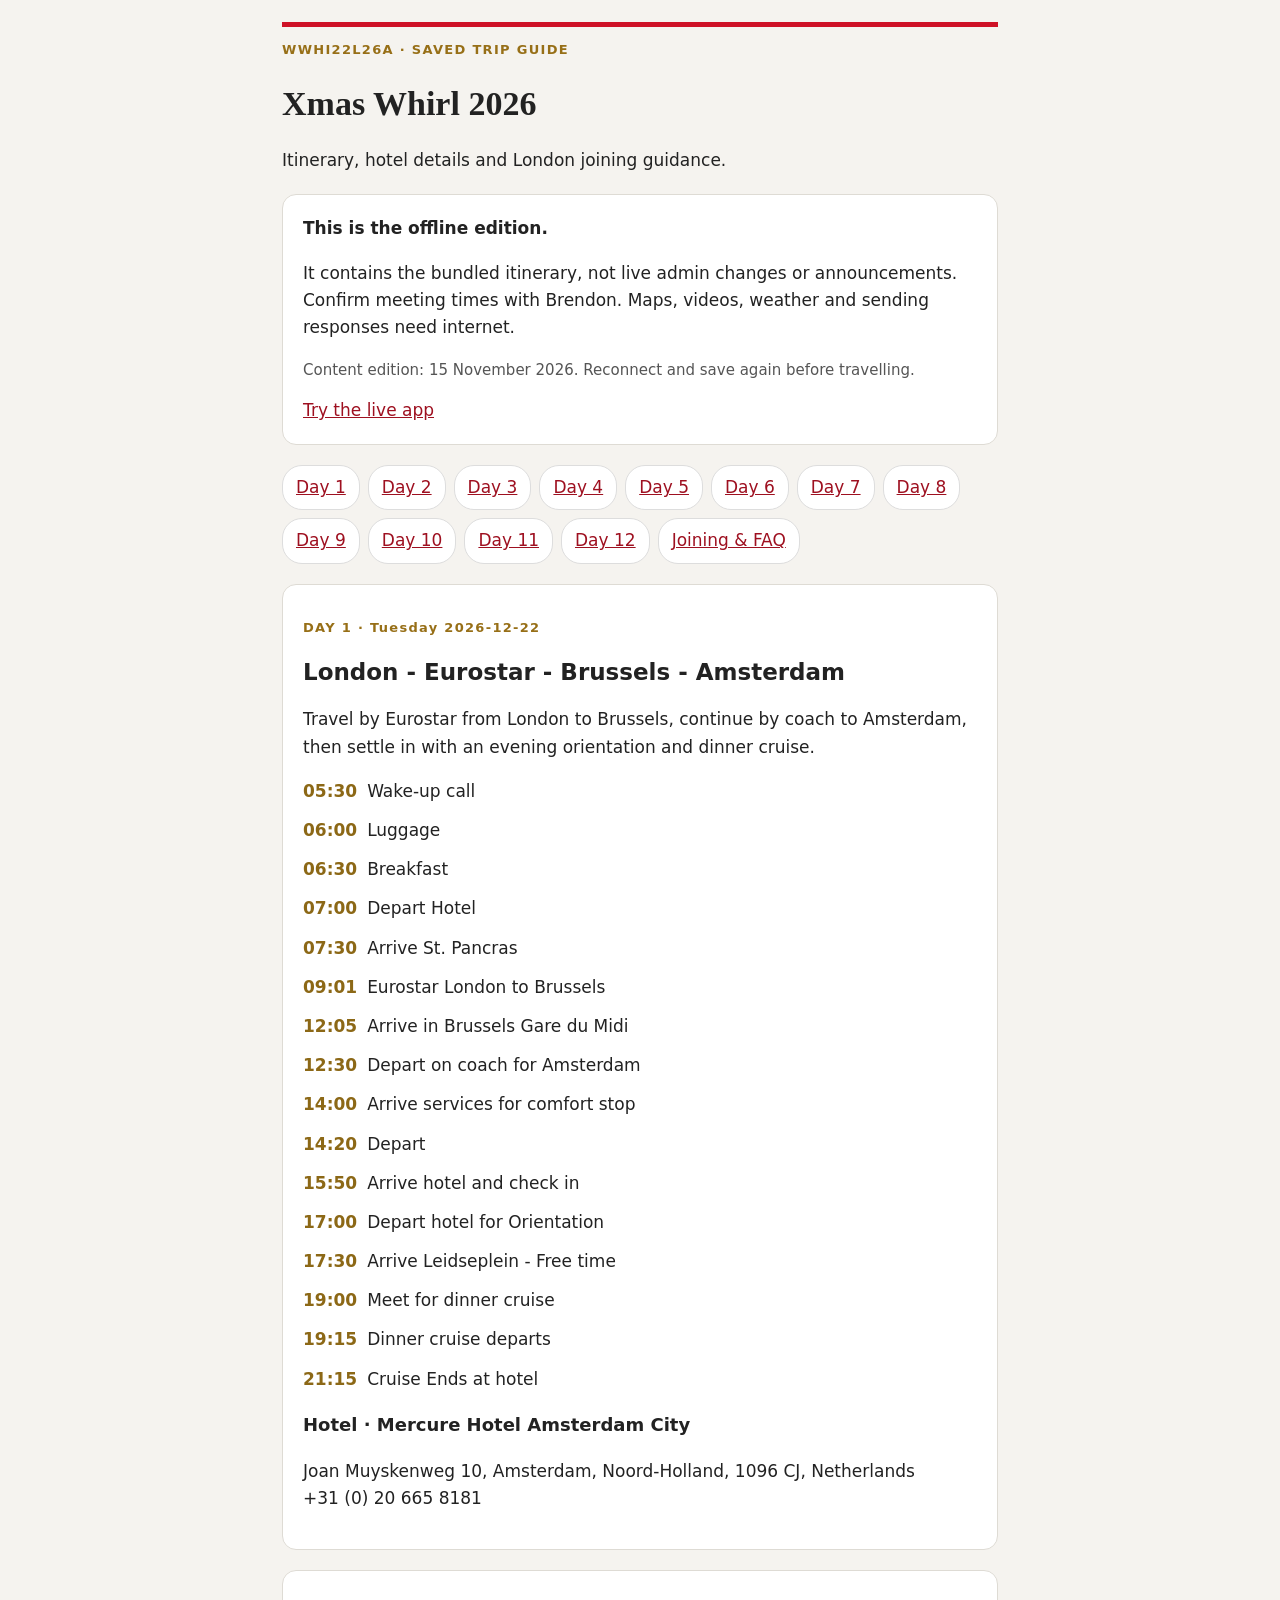
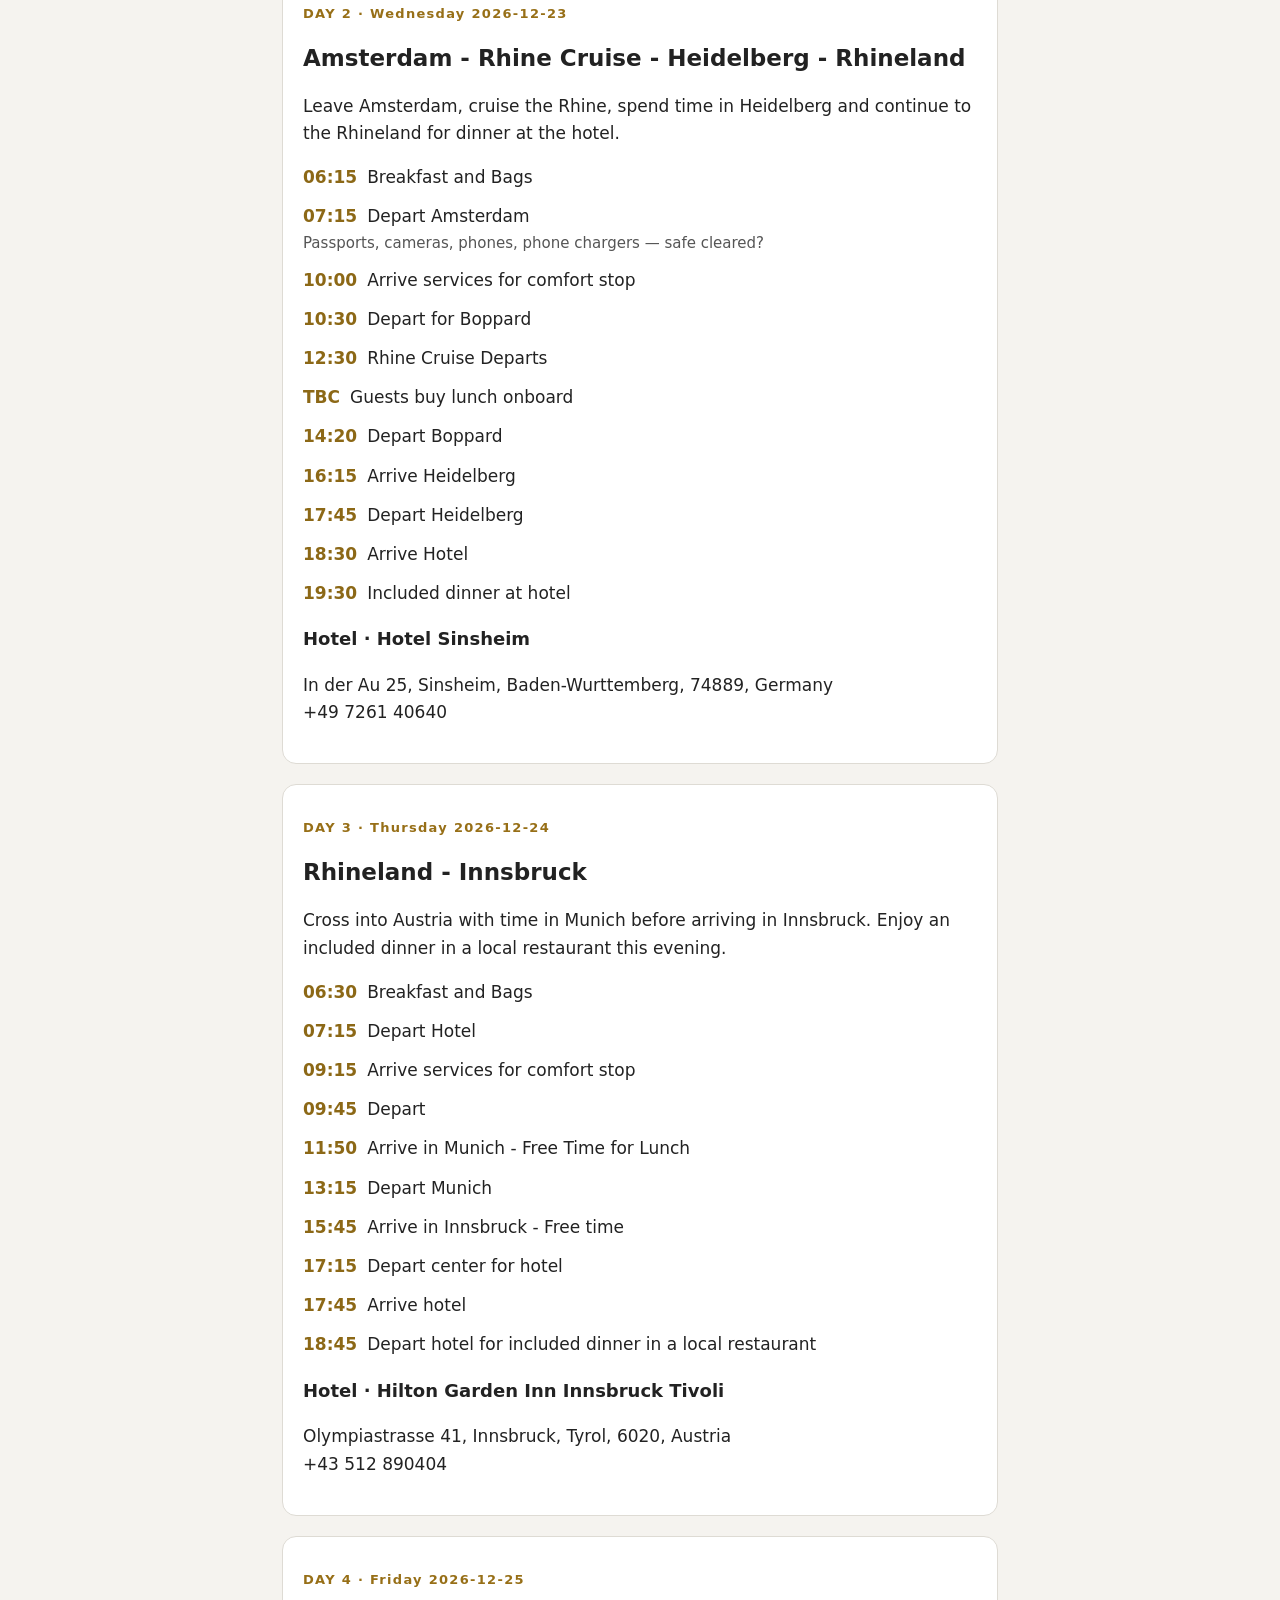
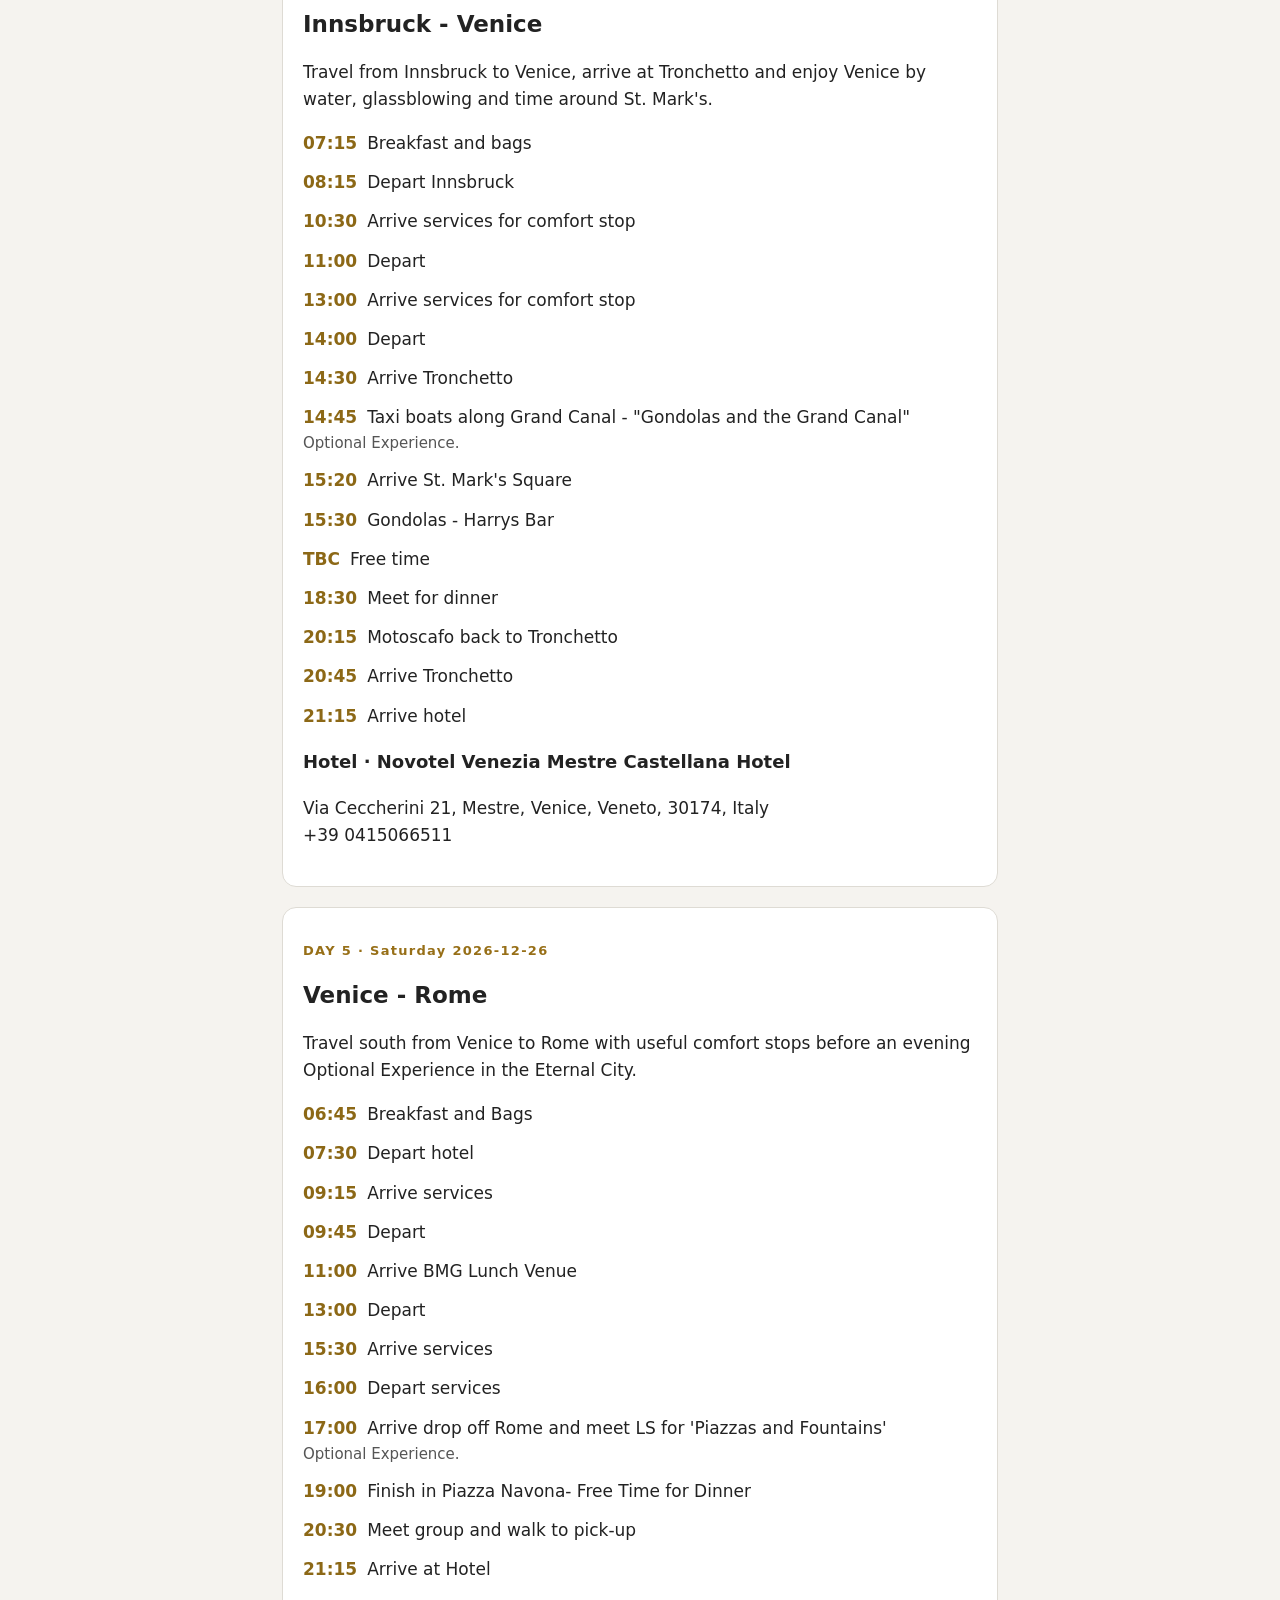
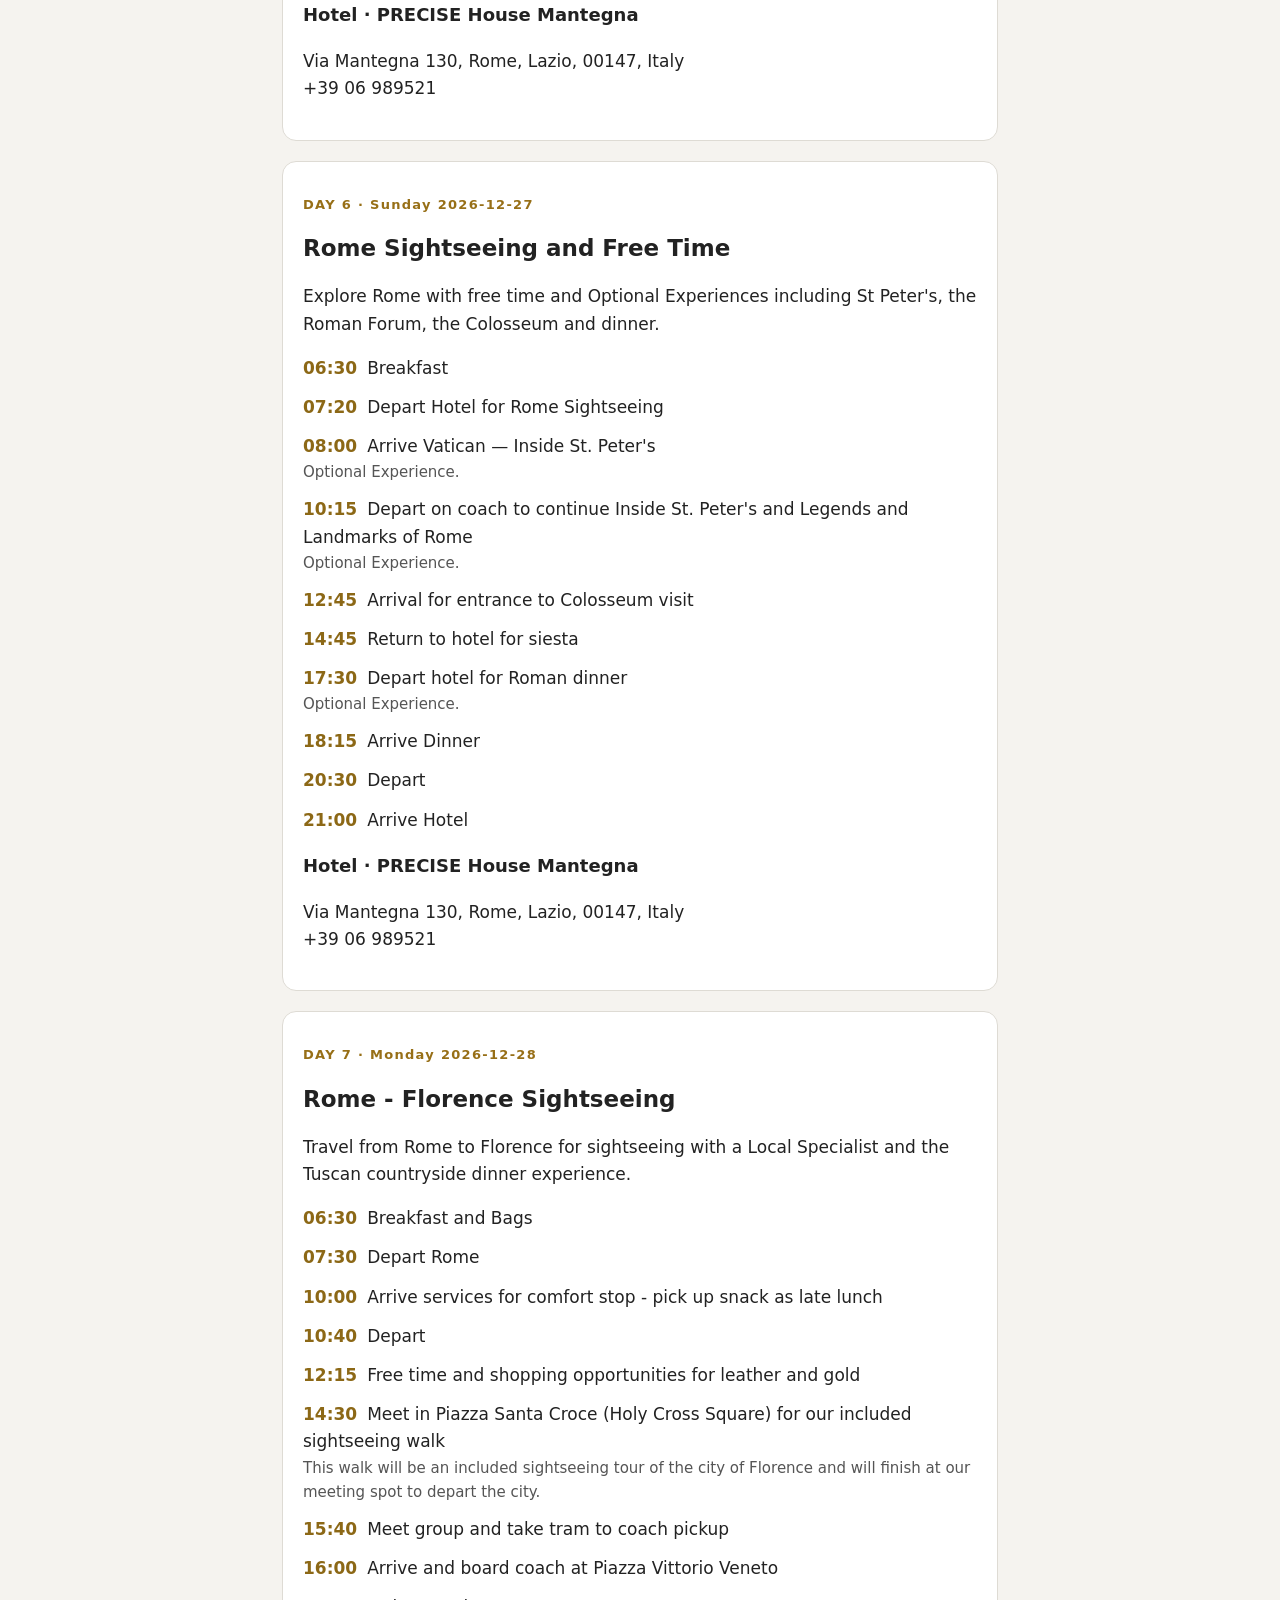
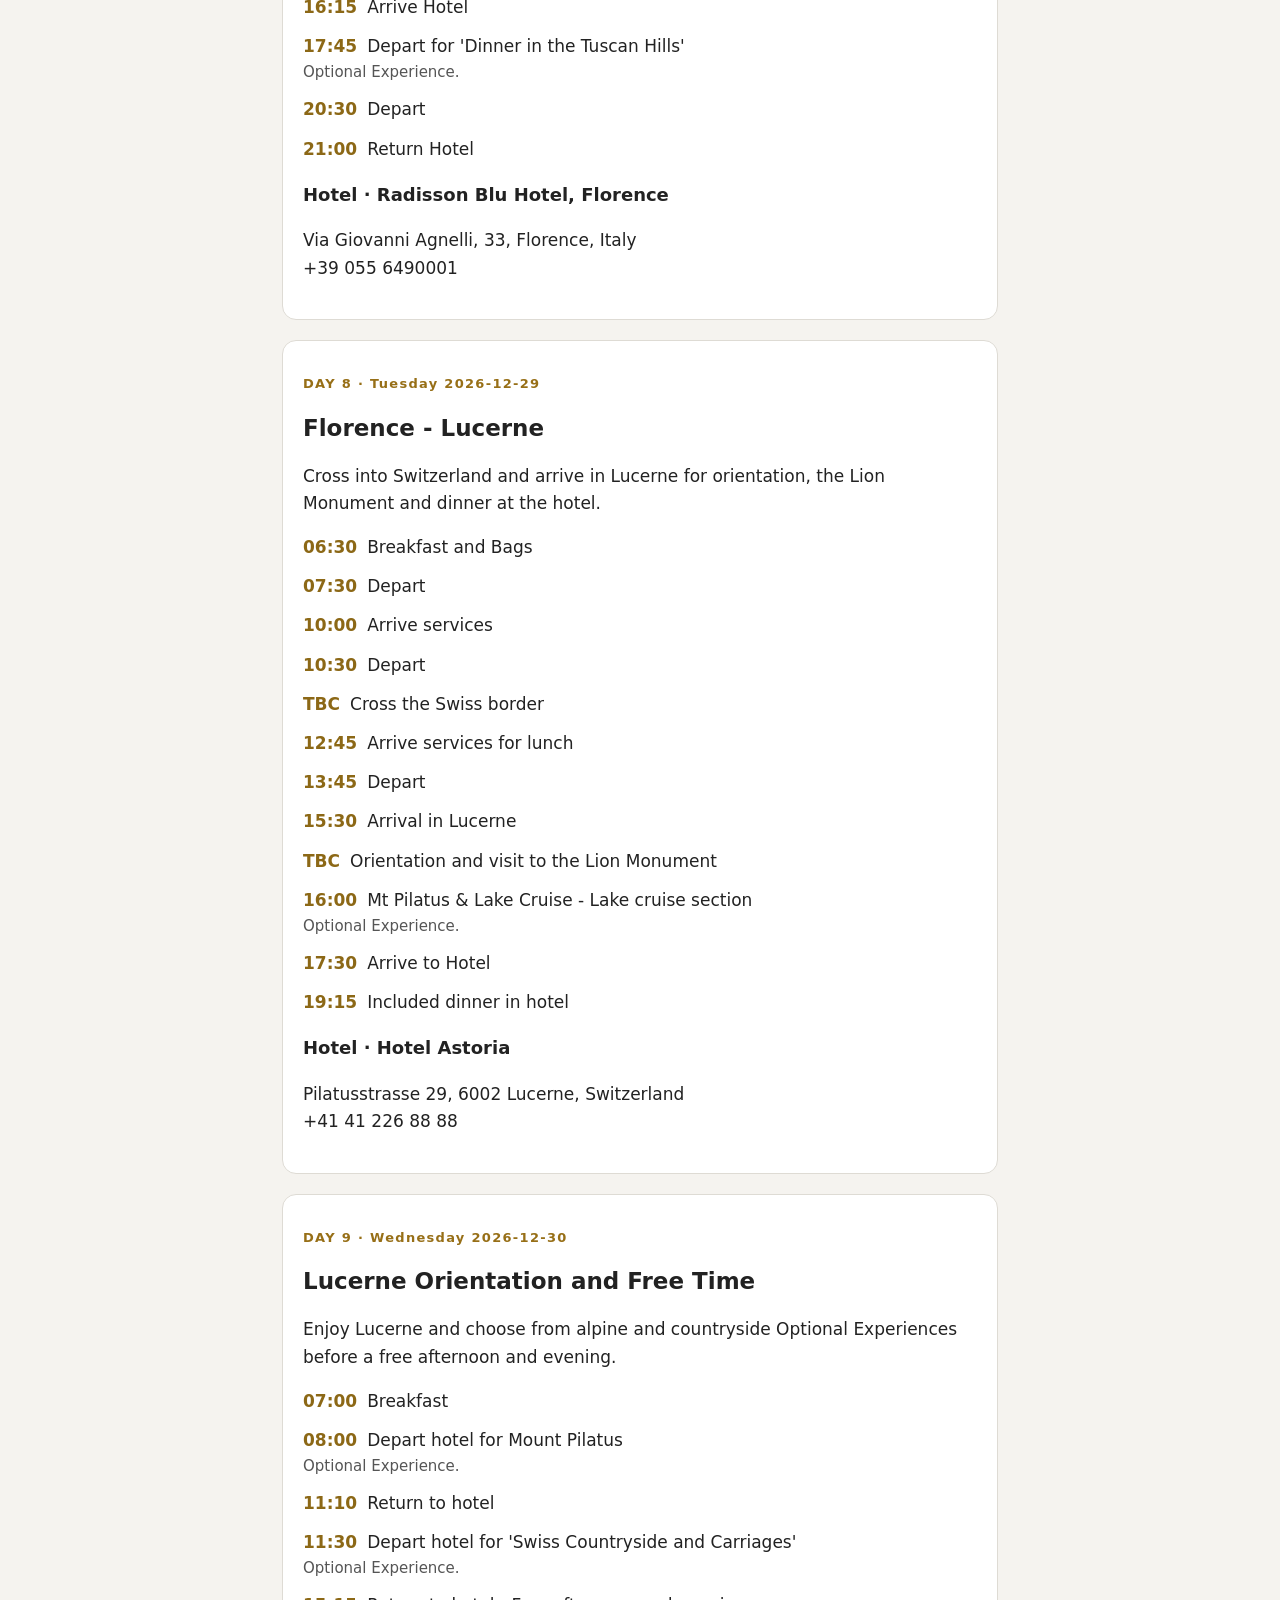
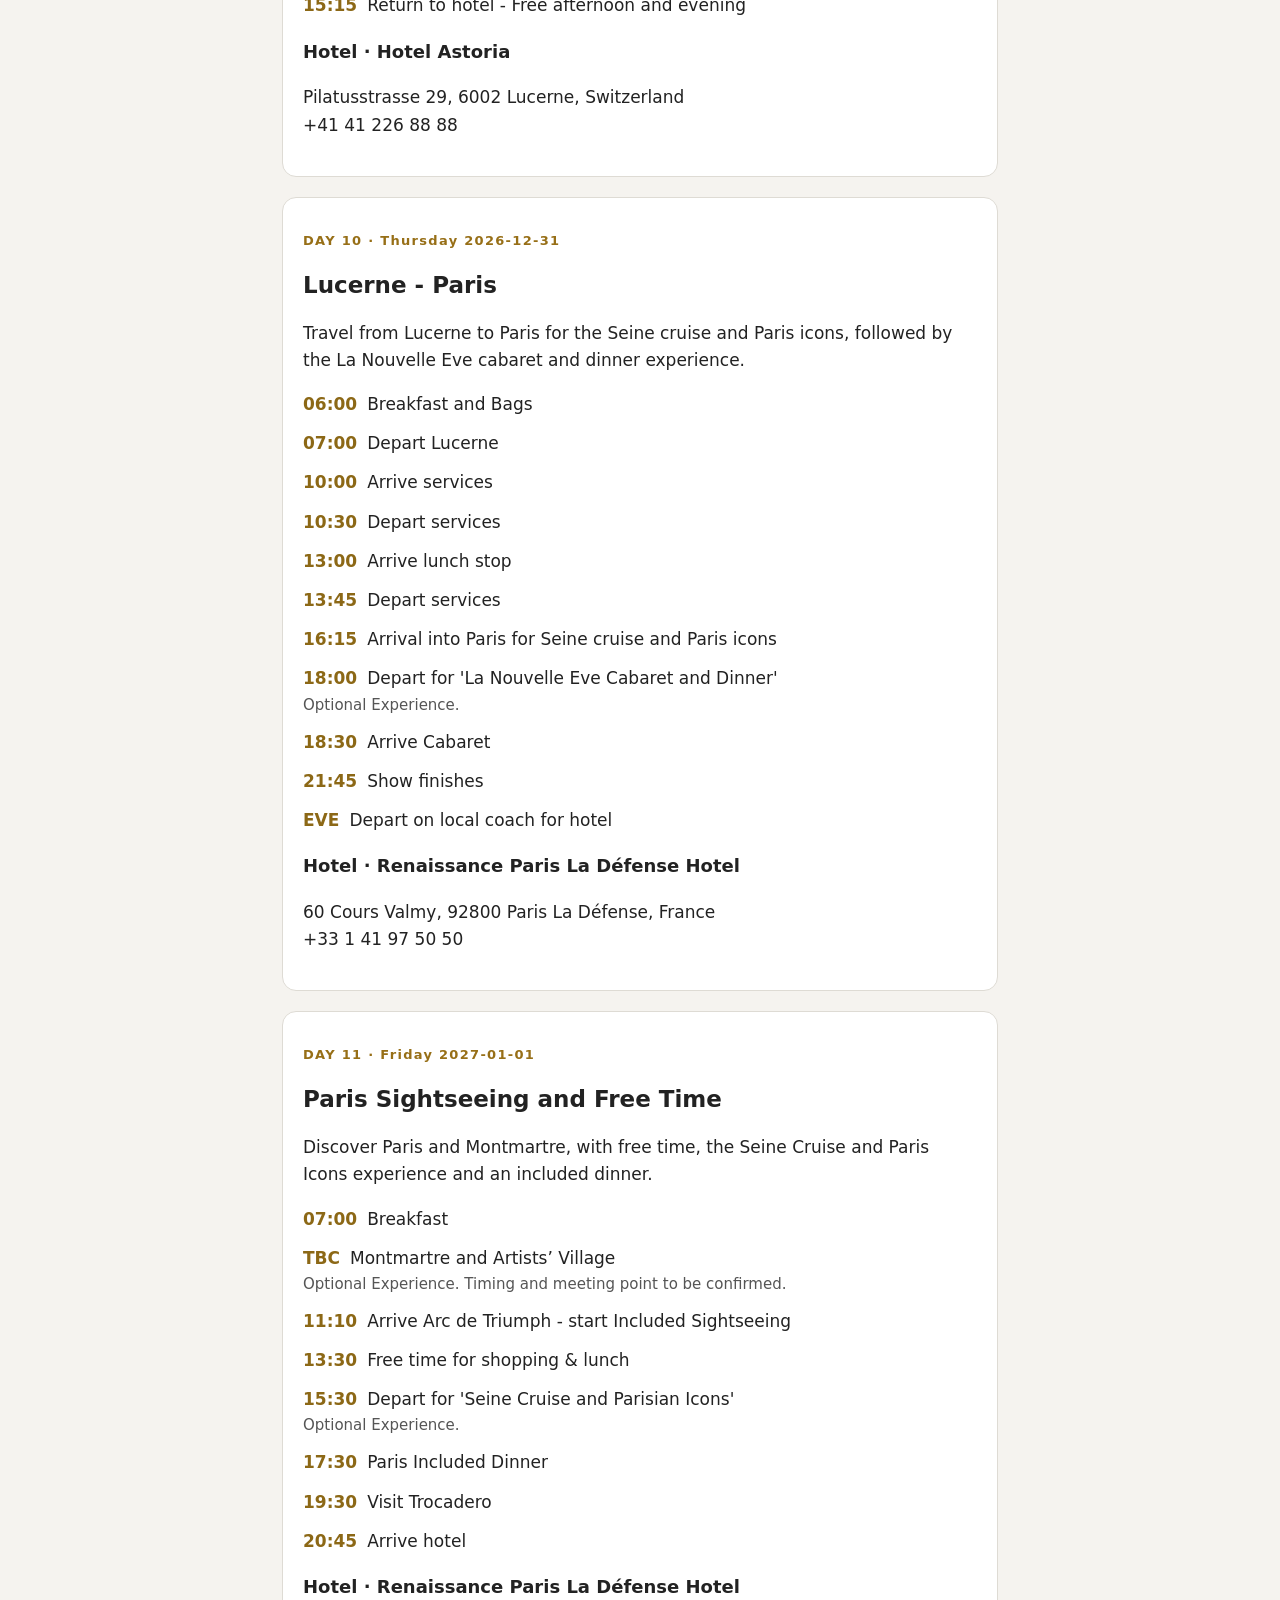
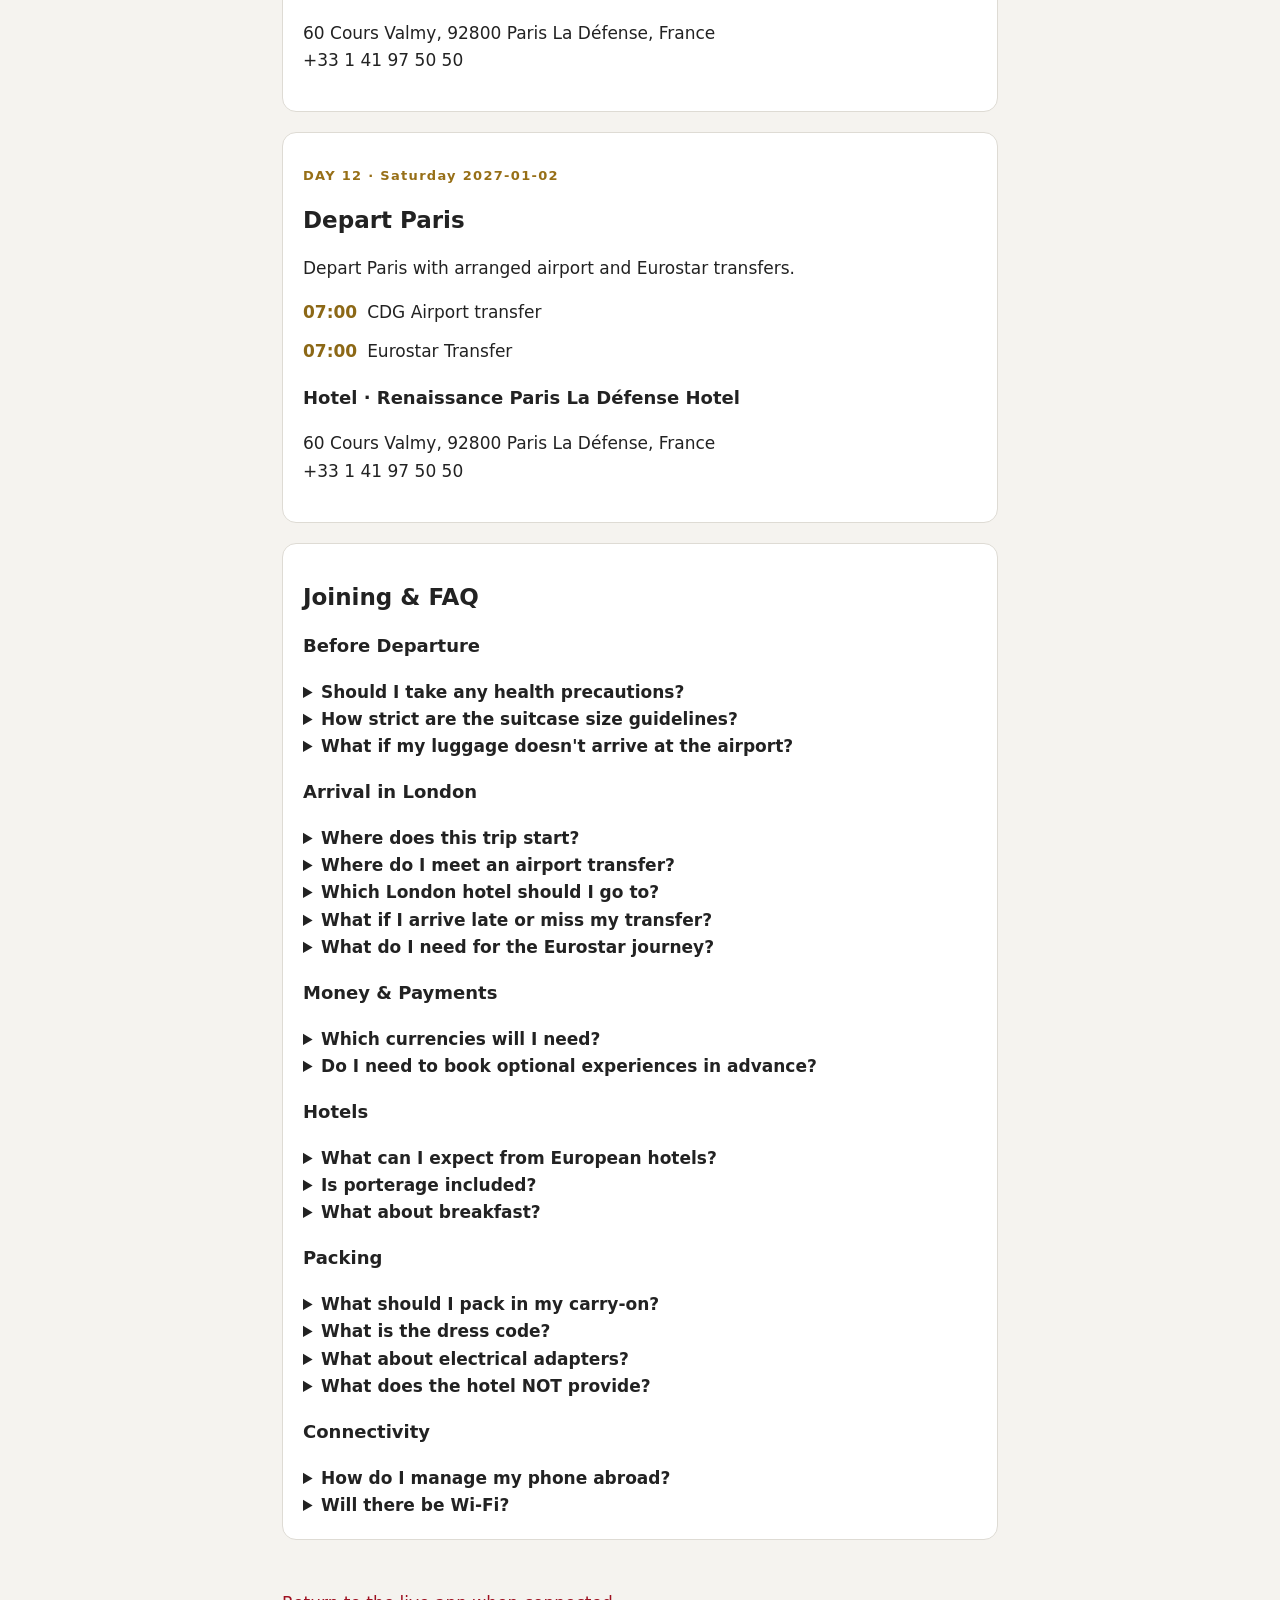
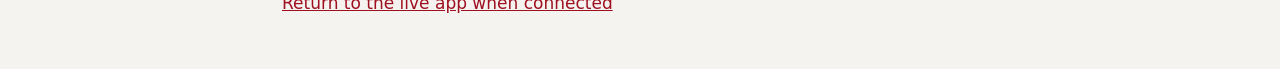
==== offline-guide.html @ 53fadcea "Simplify announcement publishing and add London FAQ and offline trip guide" ====
<!doctype html><html lang="en"><meta charset="utf-8"><meta name="viewport" content="width=device-width,initial-scale=1"><meta name="theme-color" content="#ce1126"><title>Xmas Whirl · Offline guide</title><style>*{box-sizing:border-box}body{margin:0;background:#f5f3ef;color:#222;font:17px/1.6 system-ui,sans-serif}main{max-width:760px;margin:auto;padding:22px}header{border-top:5px solid #ce1126}h1{font:700 34px Georgia,serif;line-height:1.2}h2{font-size:23px;line-height:1.3}h3{font-size:18px}article,aside{padding:20px;margin:20px 0;background:white;border:1px solid #dedbd4;border-radius:14px}.badge{color:#976f17;font-weight:800;letter-spacing:.1em;font-size:13px}a{color:#9e1020}nav{display:flex;gap:8px;flex-wrap:wrap}nav a{padding:8px 13px;background:#fff;border:1px solid #ddd;border-radius:20px}li{margin:12px 0}.note{color:#555;font-size:15px}.schedule{padding-left:0;list-style:none}.time{font-weight:800;color:#8c6816;margin-right:10px}summary{cursor:pointer;font-weight:700}footer{padding:30px 0}</style><main><header><p class="badge">WWHI22L26A · SAVED TRIP GUIDE</p><h1>Xmas Whirl 2026</h1><p>Itinerary, hotel details and London joining guidance.</p></header><aside><strong>This is the offline edition.</strong><p>It contains the bundled itinerary, not live admin changes or announcements. Confirm meeting times with Brendon. Maps, videos, weather and sending responses need internet.</p><p class="note">Content edition: 15 November 2026. Reconnect and save again before travelling.</p><a href="./app.html">Try the live app</a></aside><nav aria-label="Tour days"><a href="#day-1">Day 1</a><a href="#day-2">Day 2</a><a href="#day-3">Day 3</a><a href="#day-4">Day 4</a><a href="#day-5">Day 5</a><a href="#day-6">Day 6</a><a href="#day-7">Day 7</a><a href="#day-8">Day 8</a><a href="#day-9">Day 9</a><a href="#day-10">Day 10</a><a href="#day-11">Day 11</a><a href="#day-12">Day 12</a><a href="#joining">Joining & FAQ</a></nav><article id="day-1"><p class="badge">DAY 1 · Tuesday 2026-12-22</p><h2>London - Eurostar - Brussels - Amsterdam</h2><p>Travel by Eurostar from London to Brussels, continue by coach to Amsterdam, then settle in with an evening orientation and dinner cruise.</p><ul class="schedule"><li><span class="time">05:30</span>Wake-up call</li><li><span class="time">06:00</span>Luggage</li><li><span class="time">06:30</span>Breakfast</li><li><span class="time">07:00</span>Depart Hotel</li><li><span class="time">07:30</span>Arrive St. Pancras</li><li><span class="time">09:01</span>Eurostar London to Brussels</li><li><span class="time">12:05</span>Arrive in Brussels Gare du Midi</li><li><span class="time">12:30</span>Depart on coach for Amsterdam</li><li><span class="time">14:00</span>Arrive services for comfort stop</li><li><span class="time">14:20</span>Depart</li><li><span class="time">15:50</span>Arrive hotel and check in</li><li><span class="time">17:00</span>Depart hotel for Orientation</li><li><span class="time">17:30</span>Arrive Leidseplein - Free time</li><li><span class="time">19:00</span>Meet for dinner cruise</li><li><span class="time">19:15</span>Dinner cruise departs</li><li><span class="time">21:15</span>Cruise Ends at hotel</li></ul><h3>Hotel · Mercure Hotel Amsterdam City</h3><p>Joan Muyskenweg 10, Amsterdam, Noord-Holland, 1096 CJ, Netherlands<br>+31 (0) 20 665 8181</p></article><article id="day-2"><p class="badge">DAY 2 · Wednesday 2026-12-23</p><h2>Amsterdam - Rhine Cruise - Heidelberg - Rhineland</h2><p>Leave Amsterdam, cruise the Rhine, spend time in Heidelberg and continue to the Rhineland for dinner at the hotel.</p><ul class="schedule"><li><span class="time">06:15</span>Breakfast and Bags</li><li><span class="time">07:15</span>Depart Amsterdam<div class="note">Passports, cameras, phones, phone chargers — safe cleared?</div></li><li><span class="time">10:00</span>Arrive services for comfort stop</li><li><span class="time">10:30</span>Depart for Boppard</li><li><span class="time">12:30</span>Rhine Cruise Departs</li><li><span class="time">TBC</span>Guests buy lunch onboard</li><li><span class="time">14:20</span>Depart Boppard</li><li><span class="time">16:15</span>Arrive Heidelberg</li><li><span class="time">17:45</span>Depart Heidelberg</li><li><span class="time">18:30</span>Arrive Hotel</li><li><span class="time">19:30</span>Included dinner at hotel</li></ul><h3>Hotel · Hotel Sinsheim</h3><p>In der Au 25, Sinsheim, Baden-Wurttemberg, 74889, Germany<br>+49 7261 40640</p></article><article id="day-3"><p class="badge">DAY 3 · Thursday 2026-12-24</p><h2>Rhineland - Innsbruck</h2><p>Cross into Austria with time in Munich before arriving in Innsbruck. Enjoy an included dinner in a local restaurant this evening.</p><ul class="schedule"><li><span class="time">06:30</span>Breakfast and Bags</li><li><span class="time">07:15</span>Depart Hotel</li><li><span class="time">09:15</span>Arrive services for comfort stop</li><li><span class="time">09:45</span>Depart</li><li><span class="time">11:50</span>Arrive in Munich - Free Time for Lunch</li><li><span class="time">13:15</span>Depart Munich</li><li><span class="time">15:45</span>Arrive in Innsbruck - Free time</li><li><span class="time">17:15</span>Depart center for hotel</li><li><span class="time">17:45</span>Arrive hotel</li><li><span class="time">18:45</span>Depart hotel for included dinner in a local restaurant</li></ul><h3>Hotel · Hilton Garden Inn Innsbruck Tivoli</h3><p>Olympiastrasse 41, Innsbruck, Tyrol, 6020, Austria<br>+43 512 890404</p></article><article id="day-4"><p class="badge">DAY 4 · Friday 2026-12-25</p><h2>Innsbruck - Venice</h2><p>Travel from Innsbruck to Venice, arrive at Tronchetto and enjoy Venice by water, glassblowing and time around St. Mark&#x27;s.</p><ul class="schedule"><li><span class="time">07:15</span>Breakfast and bags</li><li><span class="time">08:15</span>Depart Innsbruck</li><li><span class="time">10:30</span>Arrive services for comfort stop</li><li><span class="time">11:00</span>Depart</li><li><span class="time">13:00</span>Arrive services for comfort stop</li><li><span class="time">14:00</span>Depart</li><li><span class="time">14:30</span>Arrive Tronchetto</li><li><span class="time">14:45</span>Taxi boats along Grand Canal - &quot;Gondolas and the Grand Canal&quot;<div class="note">Optional Experience.</div></li><li><span class="time">15:20</span>Arrive St. Mark&#x27;s Square</li><li><span class="time">15:30</span>Gondolas - Harrys Bar</li><li><span class="time">TBC</span>Free time</li><li><span class="time">18:30</span>Meet for dinner</li><li><span class="time">20:15</span>Motoscafo back to Tronchetto</li><li><span class="time">20:45</span>Arrive Tronchetto</li><li><span class="time">21:15</span>Arrive hotel</li></ul><h3>Hotel · Novotel Venezia Mestre Castellana Hotel</h3><p>Via Ceccherini 21, Mestre, Venice, Veneto, 30174, Italy<br>+39 0415066511</p></article><article id="day-5"><p class="badge">DAY 5 · Saturday 2026-12-26</p><h2>Venice - Rome</h2><p>Travel south from Venice to Rome with useful comfort stops before an evening Optional Experience in the Eternal City.</p><ul class="schedule"><li><span class="time">06:45</span>Breakfast and Bags</li><li><span class="time">07:30</span>Depart hotel</li><li><span class="time">09:15</span>Arrive services</li><li><span class="time">09:45</span>Depart</li><li><span class="time">11:00</span>Arrive BMG Lunch Venue</li><li><span class="time">13:00</span>Depart</li><li><span class="time">15:30</span>Arrive services</li><li><span class="time">16:00</span>Depart services</li><li><span class="time">17:00</span>Arrive drop off Rome and meet LS for &#x27;Piazzas and Fountains&#x27;<div class="note">Optional Experience.</div></li><li><span class="time">19:00</span>Finish in Piazza Navona- Free Time for Dinner</li><li><span class="time">20:30</span>Meet group and walk to pick-up</li><li><span class="time">21:15</span>Arrive at Hotel</li></ul><h3>Hotel · PRECISE House Mantegna</h3><p>Via Mantegna 130, Rome, Lazio, 00147, Italy<br>+39 06 989521</p></article><article id="day-6"><p class="badge">DAY 6 · Sunday 2026-12-27</p><h2>Rome Sightseeing and Free Time</h2><p>Explore Rome with free time and Optional Experiences including St Peter&#x27;s, the Roman Forum, the Colosseum and dinner.</p><ul class="schedule"><li><span class="time">06:30</span>Breakfast</li><li><span class="time">07:20</span>Depart Hotel for Rome Sightseeing</li><li><span class="time">08:00</span>Arrive Vatican — Inside St. Peter&#x27;s<div class="note">Optional Experience.</div></li><li><span class="time">10:15</span>Depart on coach to continue Inside St. Peter&#x27;s and Legends and Landmarks of Rome<div class="note">Optional Experience.</div></li><li><span class="time">12:45</span>Arrival for entrance to Colosseum visit</li><li><span class="time">14:45</span>Return to hotel for siesta</li><li><span class="time">17:30</span>Depart hotel for Roman dinner<div class="note">Optional Experience.</div></li><li><span class="time">18:15</span>Arrive Dinner</li><li><span class="time">20:30</span>Depart</li><li><span class="time">21:00</span>Arrive Hotel</li></ul><h3>Hotel · PRECISE House Mantegna</h3><p>Via Mantegna 130, Rome, Lazio, 00147, Italy<br>+39 06 989521</p></article><article id="day-7"><p class="badge">DAY 7 · Monday 2026-12-28</p><h2>Rome - Florence Sightseeing</h2><p>Travel from Rome to Florence for sightseeing with a Local Specialist and the Tuscan countryside dinner experience.</p><ul class="schedule"><li><span class="time">06:30</span>Breakfast and Bags</li><li><span class="time">07:30</span>Depart Rome</li><li><span class="time">10:00</span>Arrive services for comfort stop - pick up snack as late lunch</li><li><span class="time">10:40</span>Depart</li><li><span class="time">12:15</span>Free time and shopping opportunities for leather and gold</li><li><span class="time">14:30</span>Meet in Piazza Santa Croce (Holy Cross Square) for our included sightseeing walk<div class="note">This walk will be an included sightseeing tour of the city of Florence and will finish at our meeting spot to depart the city.</div></li><li><span class="time">15:40</span>Meet group and take tram to coach pickup</li><li><span class="time">16:00</span>Arrive and board coach at Piazza Vittorio Veneto</li><li><span class="time">16:15</span>Arrive Hotel</li><li><span class="time">17:45</span>Depart for &#x27;Dinner in the Tuscan Hills&#x27;<div class="note">Optional Experience.</div></li><li><span class="time">20:30</span>Depart</li><li><span class="time">21:00</span>Return Hotel</li></ul><h3>Hotel · Radisson Blu Hotel, Florence</h3><p>Via Giovanni Agnelli, 33, Florence, Italy<br>+39 055 6490001</p></article><article id="day-8"><p class="badge">DAY 8 · Tuesday 2026-12-29</p><h2>Florence - Lucerne</h2><p>Cross into Switzerland and arrive in Lucerne for orientation, the Lion Monument and dinner at the hotel.</p><ul class="schedule"><li><span class="time">06:30</span>Breakfast and Bags</li><li><span class="time">07:30</span>Depart</li><li><span class="time">10:00</span>Arrive services</li><li><span class="time">10:30</span>Depart</li><li><span class="time">TBC</span>Cross the Swiss border</li><li><span class="time">12:45</span>Arrive services for lunch</li><li><span class="time">13:45</span>Depart</li><li><span class="time">15:30</span>Arrival in Lucerne</li><li><span class="time">TBC</span>Orientation and visit to the Lion Monument</li><li><span class="time">16:00</span>Mt Pilatus &amp; Lake Cruise - Lake cruise section<div class="note">Optional Experience.</div></li><li><span class="time">17:30</span>Arrive to Hotel</li><li><span class="time">19:15</span>Included dinner in hotel</li></ul><h3>Hotel · Hotel Astoria</h3><p>Pilatusstrasse 29, 6002 Lucerne, Switzerland<br>+41 41 226 88 88</p></article><article id="day-9"><p class="badge">DAY 9 · Wednesday 2026-12-30</p><h2>Lucerne Orientation and Free Time</h2><p>Enjoy Lucerne and choose from alpine and countryside Optional Experiences before a free afternoon and evening.</p><ul class="schedule"><li><span class="time">07:00</span>Breakfast</li><li><span class="time">08:00</span>Depart hotel for Mount Pilatus<div class="note">Optional Experience.</div></li><li><span class="time">11:10</span>Return to hotel</li><li><span class="time">11:30</span>Depart hotel for &#x27;Swiss Countryside and Carriages&#x27;<div class="note">Optional Experience.</div></li><li><span class="time">15:15</span>Return to hotel - Free afternoon and evening</li></ul><h3>Hotel · Hotel Astoria</h3><p>Pilatusstrasse 29, 6002 Lucerne, Switzerland<br>+41 41 226 88 88</p></article><article id="day-10"><p class="badge">DAY 10 · Thursday 2026-12-31</p><h2>Lucerne - Paris</h2><p>Travel from Lucerne to Paris for the Seine cruise and Paris icons, followed by the La Nouvelle Eve cabaret and dinner experience.</p><ul class="schedule"><li><span class="time">06:00</span>Breakfast and Bags</li><li><span class="time">07:00</span>Depart Lucerne</li><li><span class="time">10:00</span>Arrive services</li><li><span class="time">10:30</span>Depart services</li><li><span class="time">13:00</span>Arrive lunch stop</li><li><span class="time">13:45</span>Depart services</li><li><span class="time">16:15</span>Arrival into Paris for Seine cruise and Paris icons</li><li><span class="time">18:00</span>Depart for &#x27;La Nouvelle Eve Cabaret and Dinner&#x27;<div class="note">Optional Experience.</div></li><li><span class="time">18:30</span>Arrive Cabaret</li><li><span class="time">21:45</span>Show finishes</li><li><span class="time">EVE</span>Depart on local coach for hotel</li></ul><h3>Hotel · Renaissance Paris La Défense Hotel</h3><p>60 Cours Valmy, 92800 Paris La Défense, France<br>+33 1 41 97 50 50</p></article><article id="day-11"><p class="badge">DAY 11 · Friday 2027-01-01</p><h2>Paris Sightseeing and Free Time</h2><p>Discover Paris and Montmartre, with free time, the Seine Cruise and Paris Icons experience and an included dinner.</p><ul class="schedule"><li><span class="time">07:00</span>Breakfast</li><li><span class="time">TBC</span>Montmartre and Artists’ Village<div class="note">Optional Experience. Timing and meeting point to be confirmed.</div></li><li><span class="time">11:10</span>Arrive Arc de Triumph - start Included Sightseeing</li><li><span class="time">13:30</span>Free time for shopping &amp; lunch</li><li><span class="time">15:30</span>Depart for &#x27;Seine Cruise and Parisian Icons&#x27;<div class="note">Optional Experience.</div></li><li><span class="time">17:30</span>Paris Included Dinner</li><li><span class="time">19:30</span>Visit Trocadero</li><li><span class="time">20:45</span>Arrive hotel</li></ul><h3>Hotel · Renaissance Paris La Défense Hotel</h3><p>60 Cours Valmy, 92800 Paris La Défense, France<br>+33 1 41 97 50 50</p></article><article id="day-12"><p class="badge">DAY 12 · Saturday 2027-01-02</p><h2>Depart Paris</h2><p>Depart Paris with arranged airport and Eurostar transfers.</p><ul class="schedule"><li><span class="time">07:00</span>CDG Airport transfer</li><li><span class="time">07:00</span>Eurostar Transfer</li></ul><h3>Hotel · Renaissance Paris La Défense Hotel</h3><p>60 Cours Valmy, 92800 Paris La Défense, France<br>+33 1 41 97 50 50</p></article><article id="joining"><h2>Joining & FAQ</h2><h3>Before Departure</h3><details><summary>Should I take any health precautions?</summary><p>Check any personal health or medication questions with your healthcare professional before travel. Keep essential medication and your travel insurance details in your carry-on.</p></details><details><summary>How strict are the suitcase size guidelines?</summary><p>They&#x27;re guidelines - don&#x27;t stress about an inch here or there. That said, the coach doesn&#x27;t have elastic sides, so please pack reasonably. Travelling lighter makes life easier, especially with early morning bag collections.</p></details><details><summary>What if my luggage doesn&#x27;t arrive at the airport?</summary><p>Fill out a report at the baggage claim desk immediately and include all your hotels on it. Always photograph your suitcase before check-in.</p></details><h3>Arrival in London</h3><details><summary>Where does this trip start?</summary><p>This Xmas Whirl trip starts in London. Day 1 is Tuesday 22 December 2026, travelling by Eurostar from London St Pancras to Brussels, then by coach to Amsterdam. Please follow the London joining instructions in your booking documents.</p></details><details><summary>Where do I meet an airport transfer?</summary><p>Check your booking documents for your London arrival airport, whether a transfer is included, and its meeting point and time. London has several airports, so there is no single terminal or meeting point for everyone. If anything is unclear, contact your booking agent before travelling.</p></details><details><summary>Which London hotel should I go to?</summary><p>Use the pre-tour London hotel and address shown in your joining documents. The Day 1 hotel in this app is in Amsterdam, where we stay after travelling from London. Your pre-tour London hotel has not yet been confirmed in the app.</p></details><details><summary>What if I arrive late or miss my transfer?</summary><p>Use the assistance number in your travel documents and tell your booking agent or Travel Director. If you need to arrange your own transport, confirm the London hotel address first and use official airport transport or a licensed taxi. Allow enough time to join the early Day 1 departure.</p></details><details><summary>What do I need for the Eurostar journey?</summary><p>Keep your passport and travel documents in your day bag. Follow Brendon’s latest meeting and departure instructions in Today. Allow time for station check-in and border checks; your joining documents and live updates take priority over the saved itinerary.</p></details><h3>Money &amp; Payments</h3><details><summary>Which currencies will I need?</summary><p>Use pounds sterling in London, euros in the euro-area countries on our route, and Swiss francs in Switzerland. Bring a suitable payment card and some local cash. Check overseas fees with your bank before departure.</p></details><details><summary>Do I need to book optional experiences in advance?</summary><p>No - you&#x27;ll book these with Brendon once the trip is underway. Come with an open mind and an appetite for the extraordinary.</p></details><h3>Hotels</h3><details><summary>What can I expect from European hotels?</summary><p>Rooms are smaller than North American equivalents. Beds are usually standard doubles, not king size. Insert your key card into the slot inside your room to activate electricity - keep it away from your phone. No irons in most hotels.</p></details><details><summary>Is porterage included?</summary><p>Yes - one bag per person, included. Your suitcase is collected each morning and delivered to your next room. Keep a day bag with everything you need during the day.</p></details><details><summary>What about breakfast?</summary><p>Breakfast and luggage times vary by day and hotel. Check Today and Brendon’s latest announcements; Day 1 has an early departure from London.</p></details><h3>Packing</h3><details><summary>What should I pack in my carry-on?</summary><p>Valuables, a change of clothes, prescription medication, and anything you cannot be separated from. Airlines do lose luggage - especially on connecting flights.</p></details><details><summary>What is the dress code?</summary><p>Almost everything is come-as-you-are, but pack one smart outfit for special dinners. Churches require covered shoulders and knees - a scarf is your best friend. Shoes must be comfortable and already broken-in before you arrive.</p></details><details><summary>What about electrical adapters?</summary><p>Bring adapters suitable for the UK and continental Europe, including Switzerland. Check that your chargers support the local voltage. Keep your phone charger and power bank in your day bag.</p></details><details><summary>What does the hotel NOT provide?</summary><p>Washcloths, hair conditioner, and kettles (becoming more common but not guaranteed). Hairdryers provided but usually basic.</p></details><h3>Connectivity</h3><details><summary>How do I manage my phone abroad?</summary><p>Make sure your phone is set up for international roaming before you leave. An eSIM often offers better value - Airalo is a reliable provider with European data plans. Keep photos of your passport and documents on your phone and also email them to yourself.</p></details><details><summary>Will there be Wi-Fi?</summary><p>Hotel Wi-Fi quality varies. Check that your mobile plan covers the UK, the European countries on the route and Switzerland. Save the offline guide while connected so you can read the itinerary and hotel details without mobile data.</p></details></article><footer><a href="./app.html">Return to the live app when connected</a></footer></main></html>
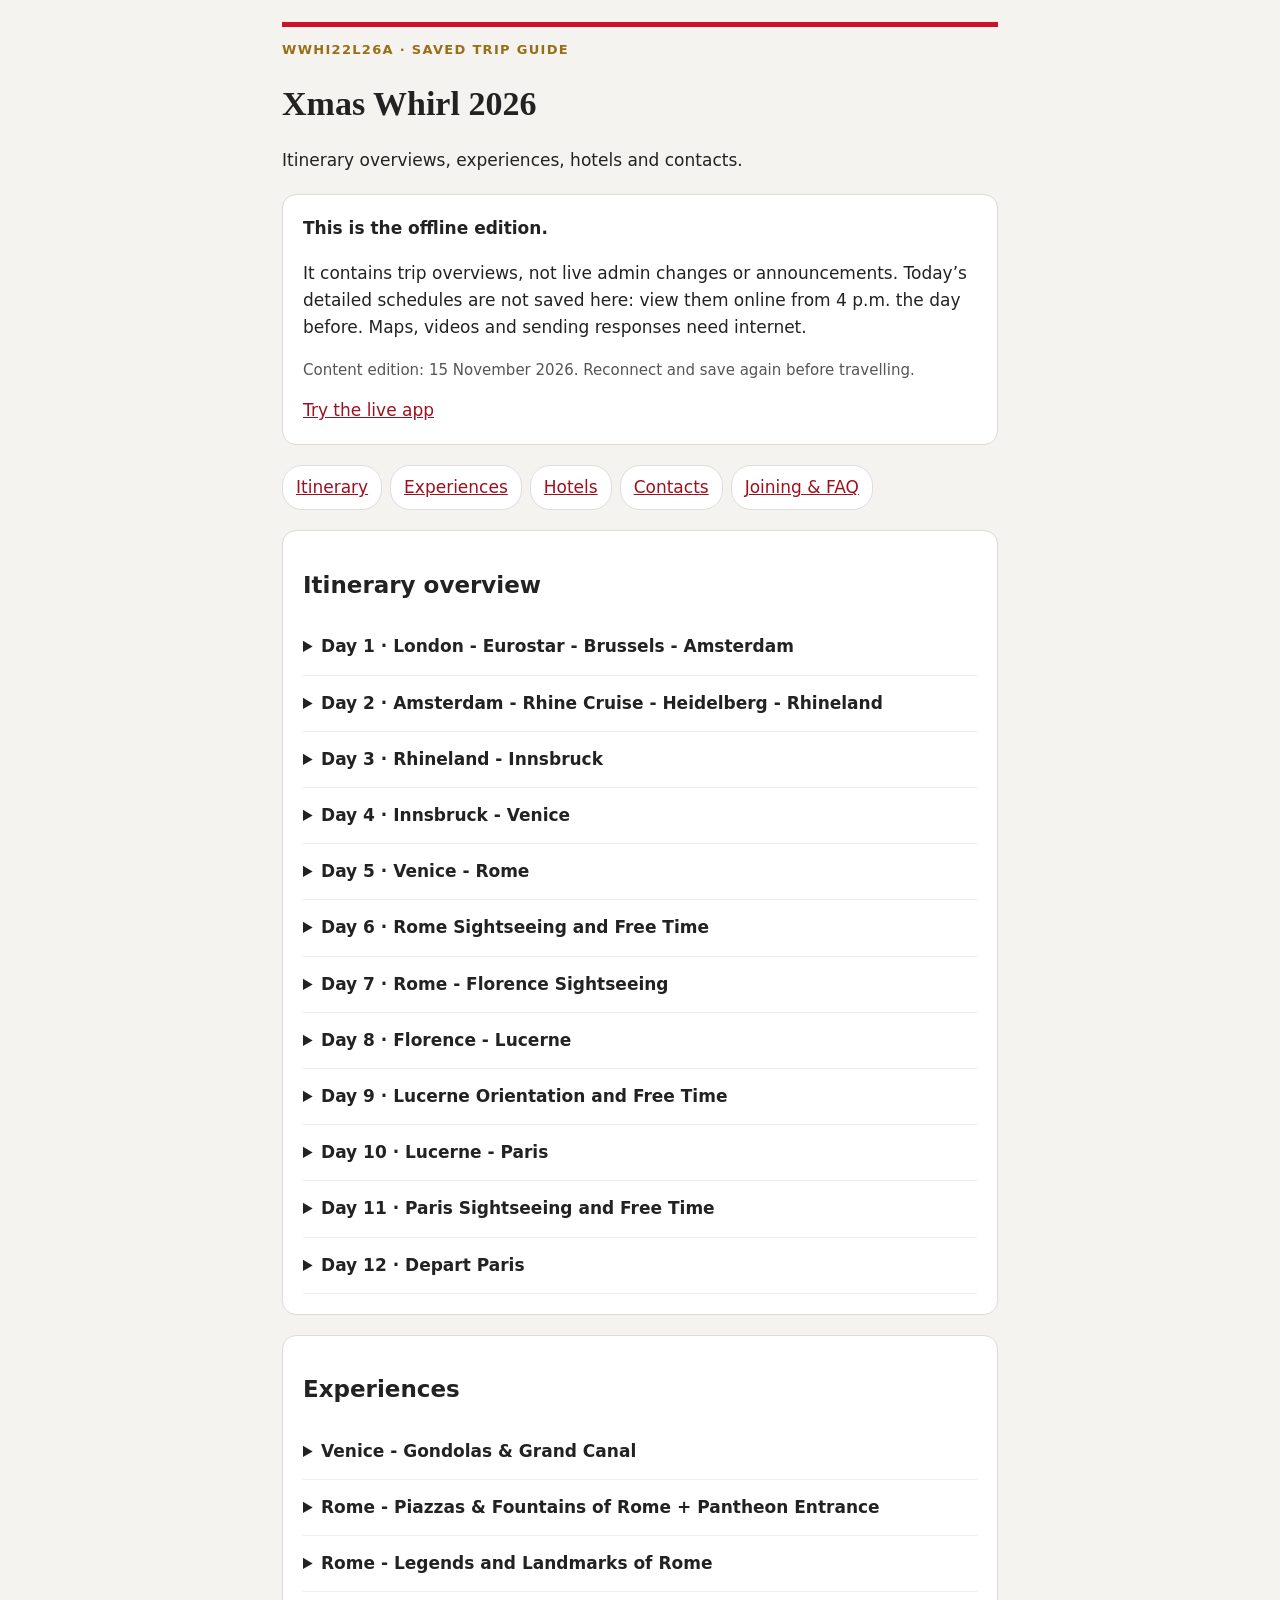
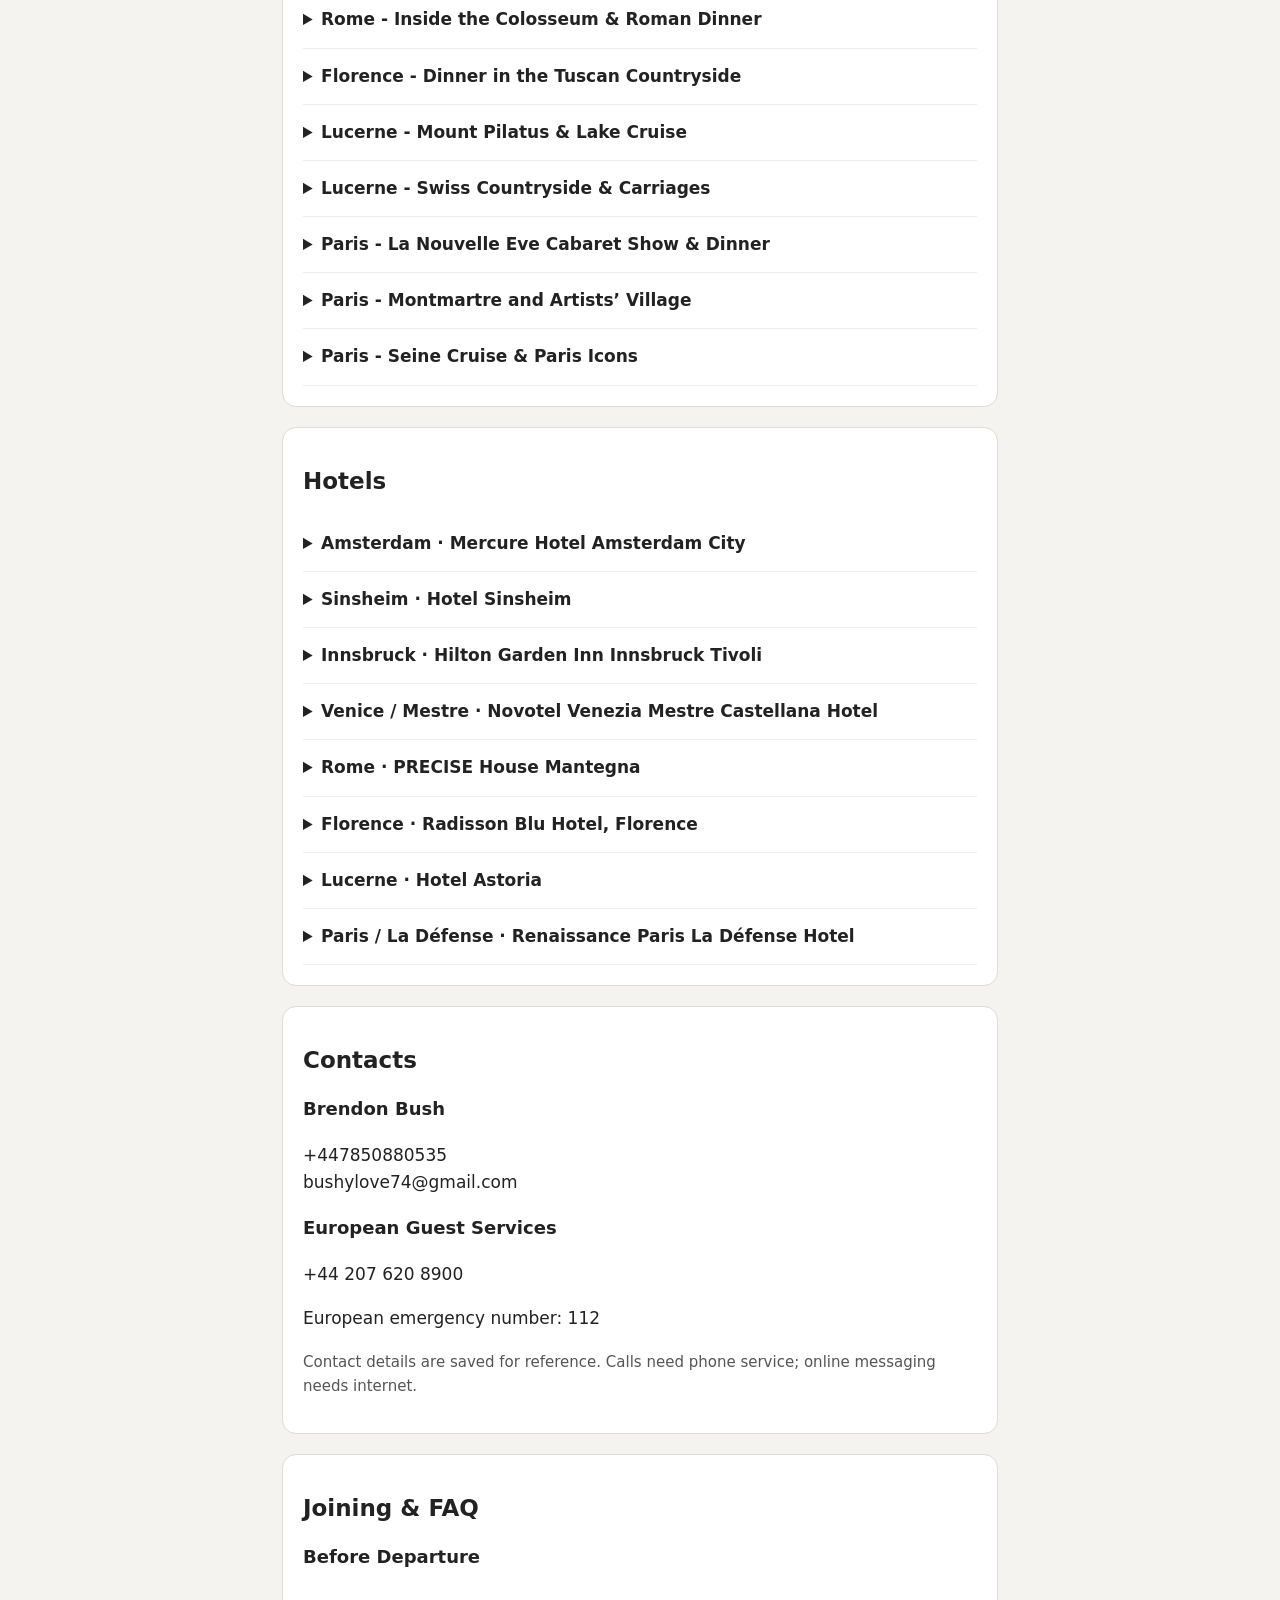
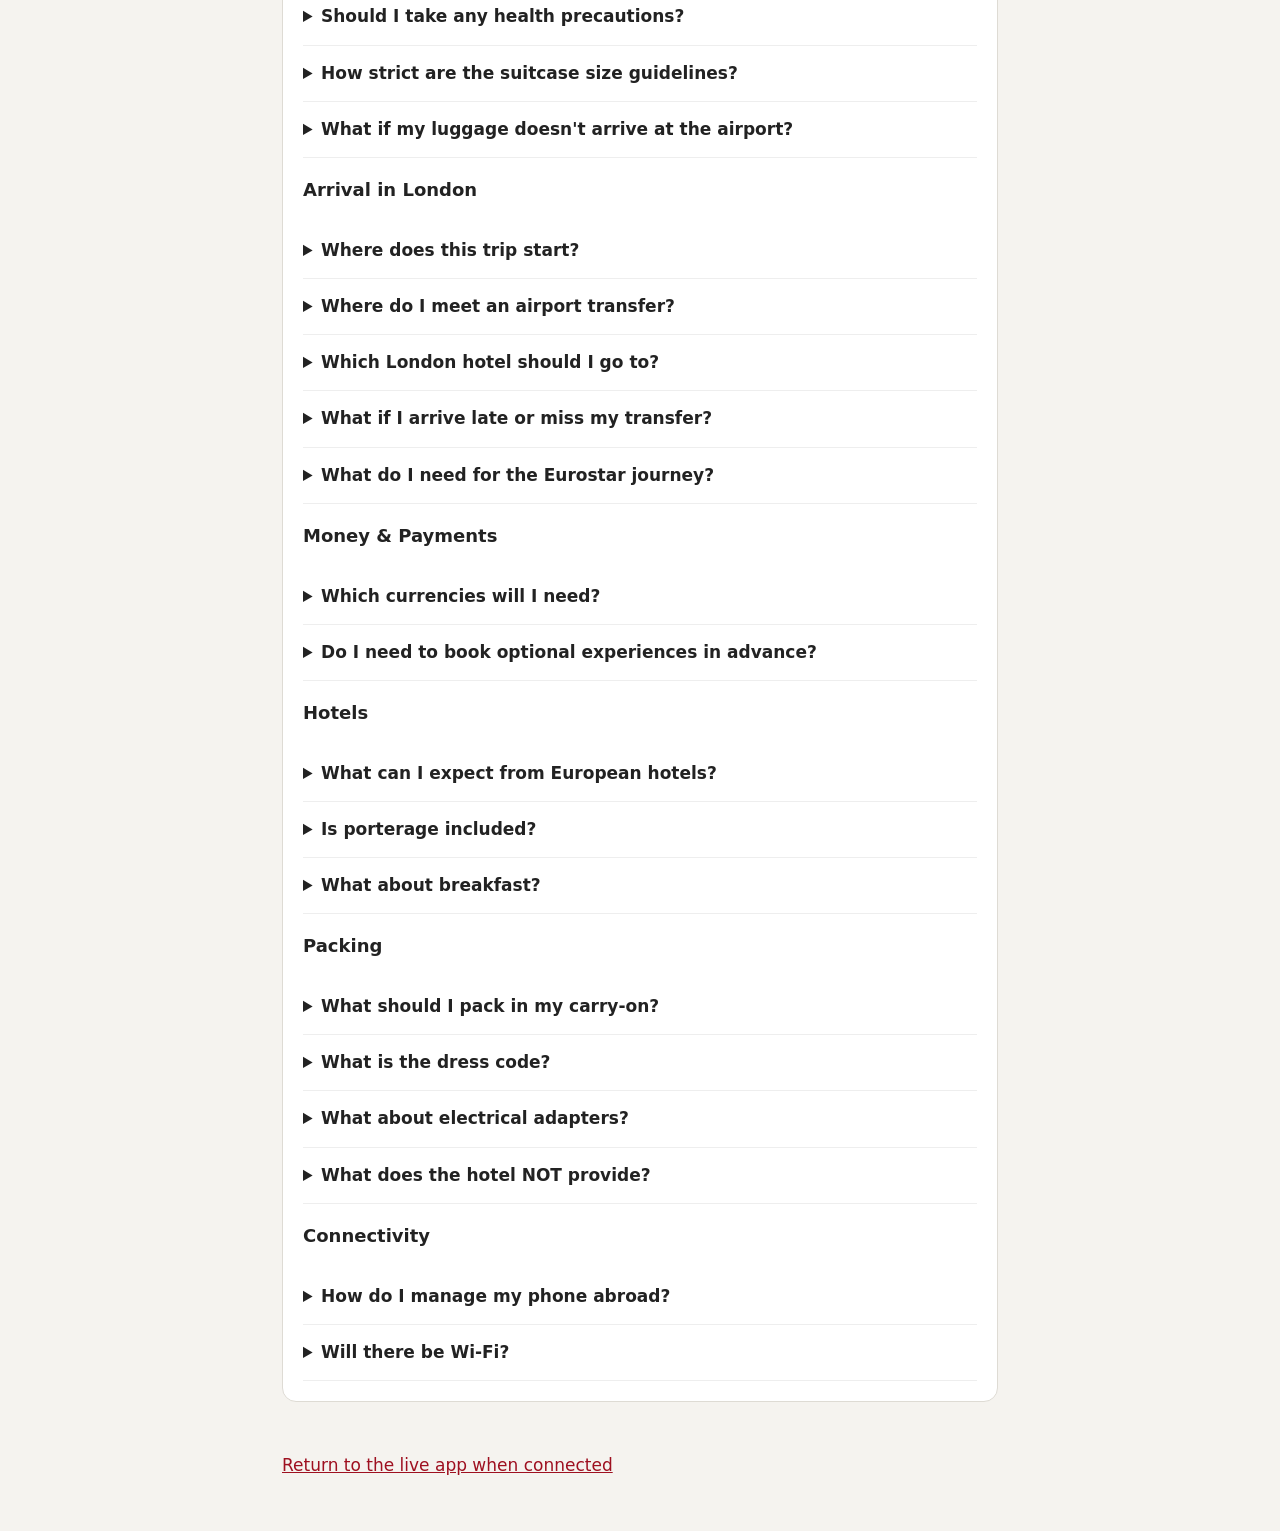
==== commit a90e5293: "Exclude Today schedules from offline guide and streamline guest interest" ====
--- a/offline-guide.html
+++ b/offline-guide.html
@@ -1 +1 @@
-<!doctype html><html lang="en"><meta charset="utf-8"><meta name="viewport" content="width=device-width,initial-scale=1"><meta name="theme-color" content="#ce1126"><title>Xmas Whirl · Offline guide</title><style>*{box-sizing:border-box}body{margin:0;background:#f5f3ef;color:#222;font:17px/1.6 system-ui,sans-serif}main{max-width:760px;margin:auto;padding:22px}header{border-top:5px solid #ce1126}h1{font:700 34px Georgia,serif;line-height:1.2}h2{font-size:23px;line-height:1.3}h3{font-size:18px}article,aside{padding:20px;margin:20px 0;background:white;border:1px solid #dedbd4;border-radius:14px}.badge{color:#976f17;font-weight:800;letter-spacing:.1em;font-size:13px}a{color:#9e1020}nav{display:flex;gap:8px;flex-wrap:wrap}nav a{padding:8px 13px;background:#fff;border:1px solid #ddd;border-radius:20px}li{margin:12px 0}.note{color:#555;font-size:15px}.schedule{padding-left:0;list-style:none}.time{font-weight:800;color:#8c6816;margin-right:10px}summary{cursor:pointer;font-weight:700}footer{padding:30px 0}</style><main><header><p class="badge">WWHI22L26A · SAVED TRIP GUIDE</p><h1>Xmas Whirl 2026</h1><p>Itinerary, hotel details and London joining guidance.</p></header><aside><strong>This is the offline edition.</strong><p>It contains the bundled itinerary, not live admin changes or announcements. Confirm meeting times with Brendon. Maps, videos, weather and sending responses need internet.</p><p class="note">Content edition: 15 November 2026. Reconnect and save again before travelling.</p><a href="./app.html">Try the live app</a></aside><nav aria-label="Tour days"><a href="#day-1">Day 1</a><a href="#day-2">Day 2</a><a href="#day-3">Day 3</a><a href="#day-4">Day 4</a><a href="#day-5">Day 5</a><a href="#day-6">Day 6</a><a href="#day-7">Day 7</a><a href="#day-8">Day 8</a><a href="#day-9">Day 9</a><a href="#day-10">Day 10</a><a href="#day-11">Day 11</a><a href="#day-12">Day 12</a><a href="#joining">Joining & FAQ</a></nav><article id="day-1"><p class="badge">DAY 1 · Tuesday 2026-12-22</p><h2>London - Eurostar - Brussels - Amsterdam</h2><p>Travel by Eurostar from London to Brussels, continue by coach to Amsterdam, then settle in with an evening orientation and dinner cruise.</p><ul class="schedule"><li><span class="time">05:30</span>Wake-up call</li><li><span class="time">06:00</span>Luggage</li><li><span class="time">06:30</span>Breakfast</li><li><span class="time">07:00</span>Depart Hotel</li><li><span class="time">07:30</span>Arrive St. Pancras</li><li><span class="time">09:01</span>Eurostar London to Brussels</li><li><span class="time">12:05</span>Arrive in Brussels Gare du Midi</li><li><span class="time">12:30</span>Depart on coach for Amsterdam</li><li><span class="time">14:00</span>Arrive services for comfort stop</li><li><span class="time">14:20</span>Depart</li><li><span class="time">15:50</span>Arrive hotel and check in</li><li><span class="time">17:00</span>Depart hotel for Orientation</li><li><span class="time">17:30</span>Arrive Leidseplein - Free time</li><li><span class="time">19:00</span>Meet for dinner cruise</li><li><span class="time">19:15</span>Dinner cruise departs</li><li><span class="time">21:15</span>Cruise Ends at hotel</li></ul><h3>Hotel · Mercure Hotel Amsterdam City</h3><p>Joan Muyskenweg 10, Amsterdam, Noord-Holland, 1096 CJ, Netherlands<br>+31 (0) 20 665 8181</p></article><article id="day-2"><p class="badge">DAY 2 · Wednesday 2026-12-23</p><h2>Amsterdam - Rhine Cruise - Heidelberg - Rhineland</h2><p>Leave Amsterdam, cruise the Rhine, spend time in Heidelberg and continue to the Rhineland for dinner at the hotel.</p><ul class="schedule"><li><span class="time">06:15</span>Breakfast and Bags</li><li><span class="time">07:15</span>Depart Amsterdam<div class="note">Passports, cameras, phones, phone chargers — safe cleared?</div></li><li><span class="time">10:00</span>Arrive services for comfort stop</li><li><span class="time">10:30</span>Depart for Boppard</li><li><span class="time">12:30</span>Rhine Cruise Departs</li><li><span class="time">TBC</span>Guests buy lunch onboard</li><li><span class="time">14:20</span>Depart Boppard</li><li><span class="time">16:15</span>Arrive Heidelberg</li><li><span class="time">17:45</span>Depart Heidelberg</li><li><span class="time">18:30</span>Arrive Hotel</li><li><span class="time">19:30</span>Included dinner at hotel</li></ul><h3>Hotel · Hotel Sinsheim</h3><p>In der Au 25, Sinsheim, Baden-Wurttemberg, 74889, Germany<br>+49 7261 40640</p></article><article id="day-3"><p class="badge">DAY 3 · Thursday 2026-12-24</p><h2>Rhineland - Innsbruck</h2><p>Cross into Austria with time in Munich before arriving in Innsbruck. Enjoy an included dinner in a local restaurant this evening.</p><ul class="schedule"><li><span class="time">06:30</span>Breakfast and Bags</li><li><span class="time">07:15</span>Depart Hotel</li><li><span class="time">09:15</span>Arrive services for comfort stop</li><li><span class="time">09:45</span>Depart</li><li><span class="time">11:50</span>Arrive in Munich - Free Time for Lunch</li><li><span class="time">13:15</span>Depart Munich</li><li><span class="time">15:45</span>Arrive in Innsbruck - Free time</li><li><span class="time">17:15</span>Depart center for hotel</li><li><span class="time">17:45</span>Arrive hotel</li><li><span class="time">18:45</span>Depart hotel for included dinner in a local restaurant</li></ul><h3>Hotel · Hilton Garden Inn Innsbruck Tivoli</h3><p>Olympiastrasse 41, Innsbruck, Tyrol, 6020, Austria<br>+43 512 890404</p></article><article id="day-4"><p class="badge">DAY 4 · Friday 2026-12-25</p><h2>Innsbruck - Venice</h2><p>Travel from Innsbruck to Venice, arrive at Tronchetto and enjoy Venice by water, glassblowing and time around St. Mark&#x27;s.</p><ul class="schedule"><li><span class="time">07:15</span>Breakfast and bags</li><li><span class="time">08:15</span>Depart Innsbruck</li><li><span class="time">10:30</span>Arrive services for comfort stop</li><li><span class="time">11:00</span>Depart</li><li><span class="time">13:00</span>Arrive services for comfort stop</li><li><span class="time">14:00</span>Depart</li><li><span class="time">14:30</span>Arrive Tronchetto</li><li><span class="time">14:45</span>Taxi boats along Grand Canal - &quot;Gondolas and the Grand Canal&quot;<div class="note">Optional Experience.</div></li><li><span class="time">15:20</span>Arrive St. Mark&#x27;s Square</li><li><span class="time">15:30</span>Gondolas - Harrys Bar</li><li><span class="time">TBC</span>Free time</li><li><span class="time">18:30</span>Meet for dinner</li><li><span class="time">20:15</span>Motoscafo back to Tronchetto</li><li><span class="time">20:45</span>Arrive Tronchetto</li><li><span class="time">21:15</span>Arrive hotel</li></ul><h3>Hotel · Novotel Venezia Mestre Castellana Hotel</h3><p>Via Ceccherini 21, Mestre, Venice, Veneto, 30174, Italy<br>+39 0415066511</p></article><article id="day-5"><p class="badge">DAY 5 · Saturday 2026-12-26</p><h2>Venice - Rome</h2><p>Travel south from Venice to Rome with useful comfort stops before an evening Optional Experience in the Eternal City.</p><ul class="schedule"><li><span class="time">06:45</span>Breakfast and Bags</li><li><span class="time">07:30</span>Depart hotel</li><li><span class="time">09:15</span>Arrive services</li><li><span class="time">09:45</span>Depart</li><li><span class="time">11:00</span>Arrive BMG Lunch Venue</li><li><span class="time">13:00</span>Depart</li><li><span class="time">15:30</span>Arrive services</li><li><span class="time">16:00</span>Depart services</li><li><span class="time">17:00</span>Arrive drop off Rome and meet LS for &#x27;Piazzas and Fountains&#x27;<div class="note">Optional Experience.</div></li><li><span class="time">19:00</span>Finish in Piazza Navona- Free Time for Dinner</li><li><span class="time">20:30</span>Meet group and walk to pick-up</li><li><span class="time">21:15</span>Arrive at Hotel</li></ul><h3>Hotel · PRECISE House Mantegna</h3><p>Via Mantegna 130, Rome, Lazio, 00147, Italy<br>+39 06 989521</p></article><article id="day-6"><p class="badge">DAY 6 · Sunday 2026-12-27</p><h2>Rome Sightseeing and Free Time</h2><p>Explore Rome with free time and Optional Experiences including St Peter&#x27;s, the Roman Forum, the Colosseum and dinner.</p><ul class="schedule"><li><span class="time">06:30</span>Breakfast</li><li><span class="time">07:20</span>Depart Hotel for Rome Sightseeing</li><li><span class="time">08:00</span>Arrive Vatican — Inside St. Peter&#x27;s<div class="note">Optional Experience.</div></li><li><span class="time">10:15</span>Depart on coach to continue Inside St. Peter&#x27;s and Legends and Landmarks of Rome<div class="note">Optional Experience.</div></li><li><span class="time">12:45</span>Arrival for entrance to Colosseum visit</li><li><span class="time">14:45</span>Return to hotel for siesta</li><li><span class="time">17:30</span>Depart hotel for Roman dinner<div class="note">Optional Experience.</div></li><li><span class="time">18:15</span>Arrive Dinner</li><li><span class="time">20:30</span>Depart</li><li><span class="time">21:00</span>Arrive Hotel</li></ul><h3>Hotel · PRECISE House Mantegna</h3><p>Via Mantegna 130, Rome, Lazio, 00147, Italy<br>+39 06 989521</p></article><article id="day-7"><p class="badge">DAY 7 · Monday 2026-12-28</p><h2>Rome - Florence Sightseeing</h2><p>Travel from Rome to Florence for sightseeing with a Local Specialist and the Tuscan countryside dinner experience.</p><ul class="schedule"><li><span class="time">06:30</span>Breakfast and Bags</li><li><span class="time">07:30</span>Depart Rome</li><li><span class="time">10:00</span>Arrive services for comfort stop - pick up snack as late lunch</li><li><span class="time">10:40</span>Depart</li><li><span class="time">12:15</span>Free time and shopping opportunities for leather and gold</li><li><span class="time">14:30</span>Meet in Piazza Santa Croce (Holy Cross Square) for our included sightseeing walk<div class="note">This walk will be an included sightseeing tour of the city of Florence and will finish at our meeting spot to depart the city.</div></li><li><span class="time">15:40</span>Meet group and take tram to coach pickup</li><li><span class="time">16:00</span>Arrive and board coach at Piazza Vittorio Veneto</li><li><span class="time">16:15</span>Arrive Hotel</li><li><span class="time">17:45</span>Depart for &#x27;Dinner in the Tuscan Hills&#x27;<div class="note">Optional Experience.</div></li><li><span class="time">20:30</span>Depart</li><li><span class="time">21:00</span>Return Hotel</li></ul><h3>Hotel · Radisson Blu Hotel, Florence</h3><p>Via Giovanni Agnelli, 33, Florence, Italy<br>+39 055 6490001</p></article><article id="day-8"><p class="badge">DAY 8 · Tuesday 2026-12-29</p><h2>Florence - Lucerne</h2><p>Cross into Switzerland and arrive in Lucerne for orientation, the Lion Monument and dinner at the hotel.</p><ul class="schedule"><li><span class="time">06:30</span>Breakfast and Bags</li><li><span class="time">07:30</span>Depart</li><li><span class="time">10:00</span>Arrive services</li><li><span class="time">10:30</span>Depart</li><li><span class="time">TBC</span>Cross the Swiss border</li><li><span class="time">12:45</span>Arrive services for lunch</li><li><span class="time">13:45</span>Depart</li><li><span class="time">15:30</span>Arrival in Lucerne</li><li><span class="time">TBC</span>Orientation and visit to the Lion Monument</li><li><span class="time">16:00</span>Mt Pilatus &amp; Lake Cruise - Lake cruise section<div class="note">Optional Experience.</div></li><li><span class="time">17:30</span>Arrive to Hotel</li><li><span class="time">19:15</span>Included dinner in hotel</li></ul><h3>Hotel · Hotel Astoria</h3><p>Pilatusstrasse 29, 6002 Lucerne, Switzerland<br>+41 41 226 88 88</p></article><article id="day-9"><p class="badge">DAY 9 · Wednesday 2026-12-30</p><h2>Lucerne Orientation and Free Time</h2><p>Enjoy Lucerne and choose from alpine and countryside Optional Experiences before a free afternoon and evening.</p><ul class="schedule"><li><span class="time">07:00</span>Breakfast</li><li><span class="time">08:00</span>Depart hotel for Mount Pilatus<div class="note">Optional Experience.</div></li><li><span class="time">11:10</span>Return to hotel</li><li><span class="time">11:30</span>Depart hotel for &#x27;Swiss Countryside and Carriages&#x27;<div class="note">Optional Experience.</div></li><li><span class="time">15:15</span>Return to hotel - Free afternoon and evening</li></ul><h3>Hotel · Hotel Astoria</h3><p>Pilatusstrasse 29, 6002 Lucerne, Switzerland<br>+41 41 226 88 88</p></article><article id="day-10"><p class="badge">DAY 10 · Thursday 2026-12-31</p><h2>Lucerne - Paris</h2><p>Travel from Lucerne to Paris for the Seine cruise and Paris icons, followed by the La Nouvelle Eve cabaret and dinner experience.</p><ul class="schedule"><li><span class="time">06:00</span>Breakfast and Bags</li><li><span class="time">07:00</span>Depart Lucerne</li><li><span class="time">10:00</span>Arrive services</li><li><span class="time">10:30</span>Depart services</li><li><span class="time">13:00</span>Arrive lunch stop</li><li><span class="time">13:45</span>Depart services</li><li><span class="time">16:15</span>Arrival into Paris for Seine cruise and Paris icons</li><li><span class="time">18:00</span>Depart for &#x27;La Nouvelle Eve Cabaret and Dinner&#x27;<div class="note">Optional Experience.</div></li><li><span class="time">18:30</span>Arrive Cabaret</li><li><span class="time">21:45</span>Show finishes</li><li><span class="time">EVE</span>Depart on local coach for hotel</li></ul><h3>Hotel · Renaissance Paris La Défense Hotel</h3><p>60 Cours Valmy, 92800 Paris La Défense, France<br>+33 1 41 97 50 50</p></article><article id="day-11"><p class="badge">DAY 11 · Friday 2027-01-01</p><h2>Paris Sightseeing and Free Time</h2><p>Discover Paris and Montmartre, with free time, the Seine Cruise and Paris Icons experience and an included dinner.</p><ul class="schedule"><li><span class="time">07:00</span>Breakfast</li><li><span class="time">TBC</span>Montmartre and Artists’ Village<div class="note">Optional Experience. Timing and meeting point to be confirmed.</div></li><li><span class="time">11:10</span>Arrive Arc de Triumph - start Included Sightseeing</li><li><span class="time">13:30</span>Free time for shopping &amp; lunch</li><li><span class="time">15:30</span>Depart for &#x27;Seine Cruise and Parisian Icons&#x27;<div class="note">Optional Experience.</div></li><li><span class="time">17:30</span>Paris Included Dinner</li><li><span class="time">19:30</span>Visit Trocadero</li><li><span class="time">20:45</span>Arrive hotel</li></ul><h3>Hotel · Renaissance Paris La Défense Hotel</h3><p>60 Cours Valmy, 92800 Paris La Défense, France<br>+33 1 41 97 50 50</p></article><article id="day-12"><p class="badge">DAY 12 · Saturday 2027-01-02</p><h2>Depart Paris</h2><p>Depart Paris with arranged airport and Eurostar transfers.</p><ul class="schedule"><li><span class="time">07:00</span>CDG Airport transfer</li><li><span class="time">07:00</span>Eurostar Transfer</li></ul><h3>Hotel · Renaissance Paris La Défense Hotel</h3><p>60 Cours Valmy, 92800 Paris La Défense, France<br>+33 1 41 97 50 50</p></article><article id="joining"><h2>Joining & FAQ</h2><h3>Before Departure</h3><details><summary>Should I take any health precautions?</summary><p>Check any personal health or medication questions with your healthcare professional before travel. Keep essential medication and your travel insurance details in your carry-on.</p></details><details><summary>How strict are the suitcase size guidelines?</summary><p>They&#x27;re guidelines - don&#x27;t stress about an inch here or there. That said, the coach doesn&#x27;t have elastic sides, so please pack reasonably. Travelling lighter makes life easier, especially with early morning bag collections.</p></details><details><summary>What if my luggage doesn&#x27;t arrive at the airport?</summary><p>Fill out a report at the baggage claim desk immediately and include all your hotels on it. Always photograph your suitcase before check-in.</p></details><h3>Arrival in London</h3><details><summary>Where does this trip start?</summary><p>This Xmas Whirl trip starts in London. Day 1 is Tuesday 22 December 2026, travelling by Eurostar from London St Pancras to Brussels, then by coach to Amsterdam. Please follow the London joining instructions in your booking documents.</p></details><details><summary>Where do I meet an airport transfer?</summary><p>Check your booking documents for your London arrival airport, whether a transfer is included, and its meeting point and time. London has several airports, so there is no single terminal or meeting point for everyone. If anything is unclear, contact your booking agent before travelling.</p></details><details><summary>Which London hotel should I go to?</summary><p>Use the pre-tour London hotel and address shown in your joining documents. The Day 1 hotel in this app is in Amsterdam, where we stay after travelling from London. Your pre-tour London hotel has not yet been confirmed in the app.</p></details><details><summary>What if I arrive late or miss my transfer?</summary><p>Use the assistance number in your travel documents and tell your booking agent or Travel Director. If you need to arrange your own transport, confirm the London hotel address first and use official airport transport or a licensed taxi. Allow enough time to join the early Day 1 departure.</p></details><details><summary>What do I need for the Eurostar journey?</summary><p>Keep your passport and travel documents in your day bag. Follow Brendon’s latest meeting and departure instructions in Today. Allow time for station check-in and border checks; your joining documents and live updates take priority over the saved itinerary.</p></details><h3>Money &amp; Payments</h3><details><summary>Which currencies will I need?</summary><p>Use pounds sterling in London, euros in the euro-area countries on our route, and Swiss francs in Switzerland. Bring a suitable payment card and some local cash. Check overseas fees with your bank before departure.</p></details><details><summary>Do I need to book optional experiences in advance?</summary><p>No - you&#x27;ll book these with Brendon once the trip is underway. Come with an open mind and an appetite for the extraordinary.</p></details><h3>Hotels</h3><details><summary>What can I expect from European hotels?</summary><p>Rooms are smaller than North American equivalents. Beds are usually standard doubles, not king size. Insert your key card into the slot inside your room to activate electricity - keep it away from your phone. No irons in most hotels.</p></details><details><summary>Is porterage included?</summary><p>Yes - one bag per person, included. Your suitcase is collected each morning and delivered to your next room. Keep a day bag with everything you need during the day.</p></details><details><summary>What about breakfast?</summary><p>Breakfast and luggage times vary by day and hotel. Check Today and Brendon’s latest announcements; Day 1 has an early departure from London.</p></details><h3>Packing</h3><details><summary>What should I pack in my carry-on?</summary><p>Valuables, a change of clothes, prescription medication, and anything you cannot be separated from. Airlines do lose luggage - especially on connecting flights.</p></details><details><summary>What is the dress code?</summary><p>Almost everything is come-as-you-are, but pack one smart outfit for special dinners. Churches require covered shoulders and knees - a scarf is your best friend. Shoes must be comfortable and already broken-in before you arrive.</p></details><details><summary>What about electrical adapters?</summary><p>Bring adapters suitable for the UK and continental Europe, including Switzerland. Check that your chargers support the local voltage. Keep your phone charger and power bank in your day bag.</p></details><details><summary>What does the hotel NOT provide?</summary><p>Washcloths, hair conditioner, and kettles (becoming more common but not guaranteed). Hairdryers provided but usually basic.</p></details><h3>Connectivity</h3><details><summary>How do I manage my phone abroad?</summary><p>Make sure your phone is set up for international roaming before you leave. An eSIM often offers better value - Airalo is a reliable provider with European data plans. Keep photos of your passport and documents on your phone and also email them to yourself.</p></details><details><summary>Will there be Wi-Fi?</summary><p>Hotel Wi-Fi quality varies. Check that your mobile plan covers the UK, the European countries on the route and Switzerland. Save the offline guide while connected so you can read the itinerary and hotel details without mobile data.</p></details></article><footer><a href="./app.html">Return to the live app when connected</a></footer></main></html>+<!doctype html><html lang="en"><meta charset="utf-8"><meta name="viewport" content="width=device-width,initial-scale=1"><meta name="theme-color" content="#ce1126"><title>Xmas Whirl · Offline guide</title><style>*{box-sizing:border-box}body{margin:0;background:#f5f3ef;color:#222;font:17px/1.6 system-ui,sans-serif}main{max-width:760px;margin:auto;padding:22px}header{border-top:5px solid #ce1126}h1{font:700 34px Georgia,serif;line-height:1.2}h2{font-size:23px;line-height:1.3}h3{font-size:18px}article,aside{padding:20px;margin:20px 0;background:white;border:1px solid #dedbd4;border-radius:14px}.badge{color:#976f17;font-weight:800;letter-spacing:.1em;font-size:13px}a{color:#9e1020}nav{display:flex;gap:8px;flex-wrap:wrap}nav a{padding:8px 13px;background:#fff;border:1px solid #ddd;border-radius:20px}li{margin:12px 0}.note{color:#555;font-size:15px}.schedule{padding-left:0;list-style:none}.time{font-weight:800;color:#8c6816;margin-right:10px}details{padding:14px 0;border-bottom:1px solid #eee}summary{cursor:pointer;font-weight:700}footer{padding:30px 0}</style><main><header><p class="badge">WWHI22L26A · SAVED TRIP GUIDE</p><h1>Xmas Whirl 2026</h1><p>Itinerary overviews, experiences, hotels and contacts.</p></header><aside><strong>This is the offline edition.</strong><p>It contains trip overviews, not live admin changes or announcements. Today’s detailed schedules are not saved here: view them online from 4 p.m. the day before. Maps, videos and sending responses need internet.</p><p class="note">Content edition: 15 November 2026. Reconnect and save again before travelling.</p><a href="./app.html">Try the live app</a></aside><nav aria-label="Tour days"><a href="#itinerary">Itinerary</a><a href="#experiences">Experiences</a><a href="#hotels">Hotels</a><a href="#contacts">Contacts</a><a href="#joining">Joining & FAQ</a></nav><article id="itinerary"><h2>Itinerary overview</h2><details id="day-1"><summary>Day 1 · London - Eurostar - Brussels - Amsterdam</summary><p class="badge">Tuesday 2026-12-22</p><p>Travel by Eurostar from London to Brussels, continue by coach to Amsterdam, then settle in with an evening orientation and dinner cruise.</p></details><details id="day-2"><summary>Day 2 · Amsterdam - Rhine Cruise - Heidelberg - Rhineland</summary><p class="badge">Wednesday 2026-12-23</p><p>Leave Amsterdam, cruise the Rhine, spend time in Heidelberg and continue to the Rhineland for dinner at the hotel.</p></details><details id="day-3"><summary>Day 3 · Rhineland - Innsbruck</summary><p class="badge">Thursday 2026-12-24</p><p>Cross into Austria with time in Munich before arriving in Innsbruck. Enjoy an included dinner in a local restaurant this evening.</p></details><details id="day-4"><summary>Day 4 · Innsbruck - Venice</summary><p class="badge">Friday 2026-12-25</p><p>Travel from Innsbruck to Venice, arrive at Tronchetto and enjoy Venice by water, glassblowing and time around St. Mark&#x27;s.</p></details><details id="day-5"><summary>Day 5 · Venice - Rome</summary><p class="badge">Saturday 2026-12-26</p><p>Travel south from Venice to Rome with useful comfort stops before an evening Optional Experience in the Eternal City.</p></details><details id="day-6"><summary>Day 6 · Rome Sightseeing and Free Time</summary><p class="badge">Sunday 2026-12-27</p><p>Explore Rome with free time and Optional Experiences including St Peter&#x27;s, the Roman Forum, the Colosseum and dinner.</p></details><details id="day-7"><summary>Day 7 · Rome - Florence Sightseeing</summary><p class="badge">Monday 2026-12-28</p><p>Travel from Rome to Florence for sightseeing with a Local Specialist and the Tuscan countryside dinner experience.</p></details><details id="day-8"><summary>Day 8 · Florence - Lucerne</summary><p class="badge">Tuesday 2026-12-29</p><p>Cross into Switzerland and arrive in Lucerne for orientation, the Lion Monument and dinner at the hotel.</p></details><details id="day-9"><summary>Day 9 · Lucerne Orientation and Free Time</summary><p class="badge">Wednesday 2026-12-30</p><p>Enjoy Lucerne and choose from alpine and countryside Optional Experiences before a free afternoon and evening.</p></details><details id="day-10"><summary>Day 10 · Lucerne - Paris</summary><p class="badge">Thursday 2026-12-31</p><p>Travel from Lucerne to Paris for the Seine cruise and Paris icons, followed by the La Nouvelle Eve cabaret and dinner experience.</p></details><details id="day-11"><summary>Day 11 · Paris Sightseeing and Free Time</summary><p class="badge">Friday 2027-01-01</p><p>Discover Paris and Montmartre, with free time, the Seine Cruise and Paris Icons experience and an included dinner.</p></details><details id="day-12"><summary>Day 12 · Depart Paris</summary><p class="badge">Saturday 2027-01-02</p><p>Depart Paris with arranged airport and Eurostar transfers.</p></details></article><article id="experiences"><h2>Experiences</h2><details><summary>Venice - Gondolas &amp; Grand Canal</summary><p>EUR 96</p><p>Venice is beautiful from every angle, but from the water it becomes unforgettable. Glide along the Grand Canal by private water taxi, then slip into the quieter canals by gondola for the classic Venice moment nobody wants to miss.</p></details><details><summary>Rome - Piazzas &amp; Fountains of Rome + Pantheon Entrance</summary><p>EUR 57</p><p>Rome is at its best when you wander its backstreets and suddenly land in a grand piazza or beside a beautiful fountain. Explore with a Local Guide and uncover the Eternal City&#x27;s most charming corners, stories and photo moments.</p></details><details><summary>Rome - Legends and Landmarks of Rome</summary><p>EUR 46</p><p>Explore a quieter side of Rome with a Local Specialist, walking through the historic Jewish Quarter before discovering spectacular views over the Roman Forum — three thousand years of history in one photograph. Continue to the Capitoline Hill and Michelangelo’s beautifully designed Campidoglio square for a memorable insight into the stories, streets and landmarks of ancient Rome.</p></details><details><summary>Rome - Inside the Colosseum &amp; Roman Dinner</summary><p>EUR 134</p><p>Step inside the mighty Colosseum, where gladiators once fought and Roman history still feels alive, then celebrate the final evening with a traditional local dinner. Ancient drama and hearty Roman flavour in one brilliant night.</p></details><details><summary>Florence - Dinner in the Tuscan Countryside</summary><p>EUR 80</p><p>Take a scenic drive to a friendly restaurant in the Tuscan countryside for a relaxed regional dinner with local ingredients and excellent wines from the surrounding vineyards.</p></details><details><summary>Lucerne - Mount Pilatus &amp; Lake Cruise</summary><p>CHF 131</p><p>Ascend by cogwheel train to Mount Pilatus&#x27; summit, then descend by cable car and enjoy a scenic lake cruise surrounded by classic Swiss mountain views.</p></details><details><summary>Lucerne - Swiss Countryside &amp; Carriages</summary><p>CHF 83</p><p>Take a step back in time with a horse-drawn carriage ride through rural Lucerne. Visit a local farm for fresh refreshments and experience the peace of Swiss country life.</p></details><details><summary>Paris - La Nouvelle Eve Cabaret Show &amp; Dinner</summary><p>EUR 169</p><p>Make it a proper Paris night out at La Nouvelle Eve, with dinner, sparkle, feathers, music and the famous French can-can. It is glamorous, playful and exactly the sort of evening people talk about long after the tour ends.</p></details><details><summary>Paris - Montmartre and Artists’ Village</summary><p>EUR 50</p><p>Discover the village atmosphere of Montmartre, with its cobbled streets, welcoming cafés and rich artistic heritage. Explore Place du Tertre, where painters and portrait artists bring the square to life, and enjoy the charm of this much-loved Paris neighbourhood near Sacré-Cœur.</p></details><details><summary>Paris - Seine Cruise &amp; Paris Icons</summary><p>EUR 51</p><p>Start Paris in style as the city lights up around you. Cruise the Seine past world-famous landmarks, then sweep through the streets by coach for those unforgettable first views of the Eiffel Tower, grand boulevards and glittering Paris icons.</p></details></article><article id="hotels"><h2>Hotels</h2><details><summary>Amsterdam · Mercure Hotel Amsterdam City</summary><p>Joan Muyskenweg 10, Amsterdam, Noord-Holland, 1096 CJ, Netherlands<br>+31 (0) 20 665 8181</p></details><details><summary>Sinsheim · Hotel Sinsheim</summary><p>In der Au 25, Sinsheim, Baden-Wurttemberg, 74889, Germany<br>+49 7261 40640</p></details><details><summary>Innsbruck · Hilton Garden Inn Innsbruck Tivoli</summary><p>Olympiastrasse 41, Innsbruck, Tyrol, 6020, Austria<br>+43 512 890404</p></details><details><summary>Venice / Mestre · Novotel Venezia Mestre Castellana Hotel</summary><p>Via Ceccherini 21, Mestre, Venice, Veneto, 30174, Italy<br>+39 0415066511</p></details><details><summary>Rome · PRECISE House Mantegna</summary><p>Via Mantegna 130, Rome, Lazio, 00147, Italy<br>+39 06 989521</p></details><details><summary>Florence · Radisson Blu Hotel, Florence</summary><p>Via Giovanni Agnelli, 33, Florence, Italy<br>+39 055 6490001</p></details><details><summary>Lucerne · Hotel Astoria</summary><p>Pilatusstrasse 29, 6002 Lucerne, Switzerland<br>+41 41 226 88 88</p></details><details><summary>Paris / La Défense · Renaissance Paris La Défense Hotel</summary><p>60 Cours Valmy, 92800 Paris La Défense, France<br>+33 1 41 97 50 50</p></details></article><article id="contacts"><h2>Contacts</h2><h3>Brendon Bush</h3><p>+447850880535<br>bushylove74@gmail.com</p><h3>European Guest Services</h3><p>+44 207 620 8900</p><p>European emergency number: 112</p><p class="note">Contact details are saved for reference. Calls need phone service; online messaging needs internet.</p></article><article id="joining"><h2>Joining & FAQ</h2><h3>Before Departure</h3><details><summary>Should I take any health precautions?</summary><p>Check any personal health or medication questions with your healthcare professional before travel. Keep essential medication and your travel insurance details in your carry-on.</p></details><details><summary>How strict are the suitcase size guidelines?</summary><p>They&#x27;re guidelines - don&#x27;t stress about an inch here or there. That said, the coach doesn&#x27;t have elastic sides, so please pack reasonably. Travelling lighter makes life easier, especially with early morning bag collections.</p></details><details><summary>What if my luggage doesn&#x27;t arrive at the airport?</summary><p>Fill out a report at the baggage claim desk immediately and include all your hotels on it. Always photograph your suitcase before check-in.</p></details><h3>Arrival in London</h3><details><summary>Where does this trip start?</summary><p>This Xmas Whirl trip starts in London. Day 1 is Tuesday 22 December 2026, travelling by Eurostar from London St Pancras to Brussels, then by coach to Amsterdam. Please follow the London joining instructions in your booking documents.</p></details><details><summary>Where do I meet an airport transfer?</summary><p>Check your booking documents for your London arrival airport, whether a transfer is included, and its meeting point and time. London has several airports, so there is no single terminal or meeting point for everyone. If anything is unclear, contact your booking agent before travelling.</p></details><details><summary>Which London hotel should I go to?</summary><p>Use the pre-tour London hotel and address shown in your joining documents. The Day 1 hotel in this app is in Amsterdam, where we stay after travelling from London. Your pre-tour London hotel has not yet been confirmed in the app.</p></details><details><summary>What if I arrive late or miss my transfer?</summary><p>Use the assistance number in your travel documents and tell your booking agent or Travel Director. If you need to arrange your own transport, confirm the London hotel address first and use official airport transport or a licensed taxi. Allow enough time to join the early Day 1 departure.</p></details><details><summary>What do I need for the Eurostar journey?</summary><p>Keep your passport and travel documents in your day bag. Follow Brendon’s latest meeting and departure instructions in Today. Allow time for station check-in and border checks; your joining documents and live updates take priority over the saved itinerary.</p></details><h3>Money &amp; Payments</h3><details><summary>Which currencies will I need?</summary><p>Use pounds sterling in London, euros in the euro-area countries on our route, and Swiss francs in Switzerland. Bring a suitable payment card and some local cash. Check overseas fees with your bank before departure.</p></details><details><summary>Do I need to book optional experiences in advance?</summary><p>No - you&#x27;ll book these with Brendon once the trip is underway. Come with an open mind and an appetite for the extraordinary.</p></details><h3>Hotels</h3><details><summary>What can I expect from European hotels?</summary><p>Rooms are smaller than North American equivalents. Beds are usually standard doubles, not king size. Insert your key card into the slot inside your room to activate electricity - keep it away from your phone. No irons in most hotels.</p></details><details><summary>Is porterage included?</summary><p>Yes - one bag per person, included. Your suitcase is collected each morning and delivered to your next room. Keep a day bag with everything you need during the day.</p></details><details><summary>What about breakfast?</summary><p>Breakfast and luggage times vary by day and hotel. Check Today and Brendon’s latest announcements; Day 1 has an early departure from London.</p></details><h3>Packing</h3><details><summary>What should I pack in my carry-on?</summary><p>Valuables, a change of clothes, prescription medication, and anything you cannot be separated from. Airlines do lose luggage - especially on connecting flights.</p></details><details><summary>What is the dress code?</summary><p>Almost everything is come-as-you-are, but pack one smart outfit for special dinners. Churches require covered shoulders and knees - a scarf is your best friend. Shoes must be comfortable and already broken-in before you arrive.</p></details><details><summary>What about electrical adapters?</summary><p>Bring adapters suitable for the UK and continental Europe, including Switzerland. Check that your chargers support the local voltage. Keep your phone charger and power bank in your day bag.</p></details><details><summary>What does the hotel NOT provide?</summary><p>Washcloths, hair conditioner, and kettles (becoming more common but not guaranteed). Hairdryers provided but usually basic.</p></details><h3>Connectivity</h3><details><summary>How do I manage my phone abroad?</summary><p>Make sure your phone is set up for international roaming before you leave. An eSIM often offers better value - Airalo is a reliable provider with European data plans. Keep photos of your passport and documents on your phone and also email them to yourself.</p></details><details><summary>Will there be Wi-Fi?</summary><p>Hotel Wi-Fi quality varies. Check that your mobile plan covers the UK, the European countries on the route and Switzerland. Save the offline guide while connected so you can read the itinerary and hotel details without mobile data.</p></details></article><footer><a href="./app.html">Return to the live app when connected</a></footer></main></html>
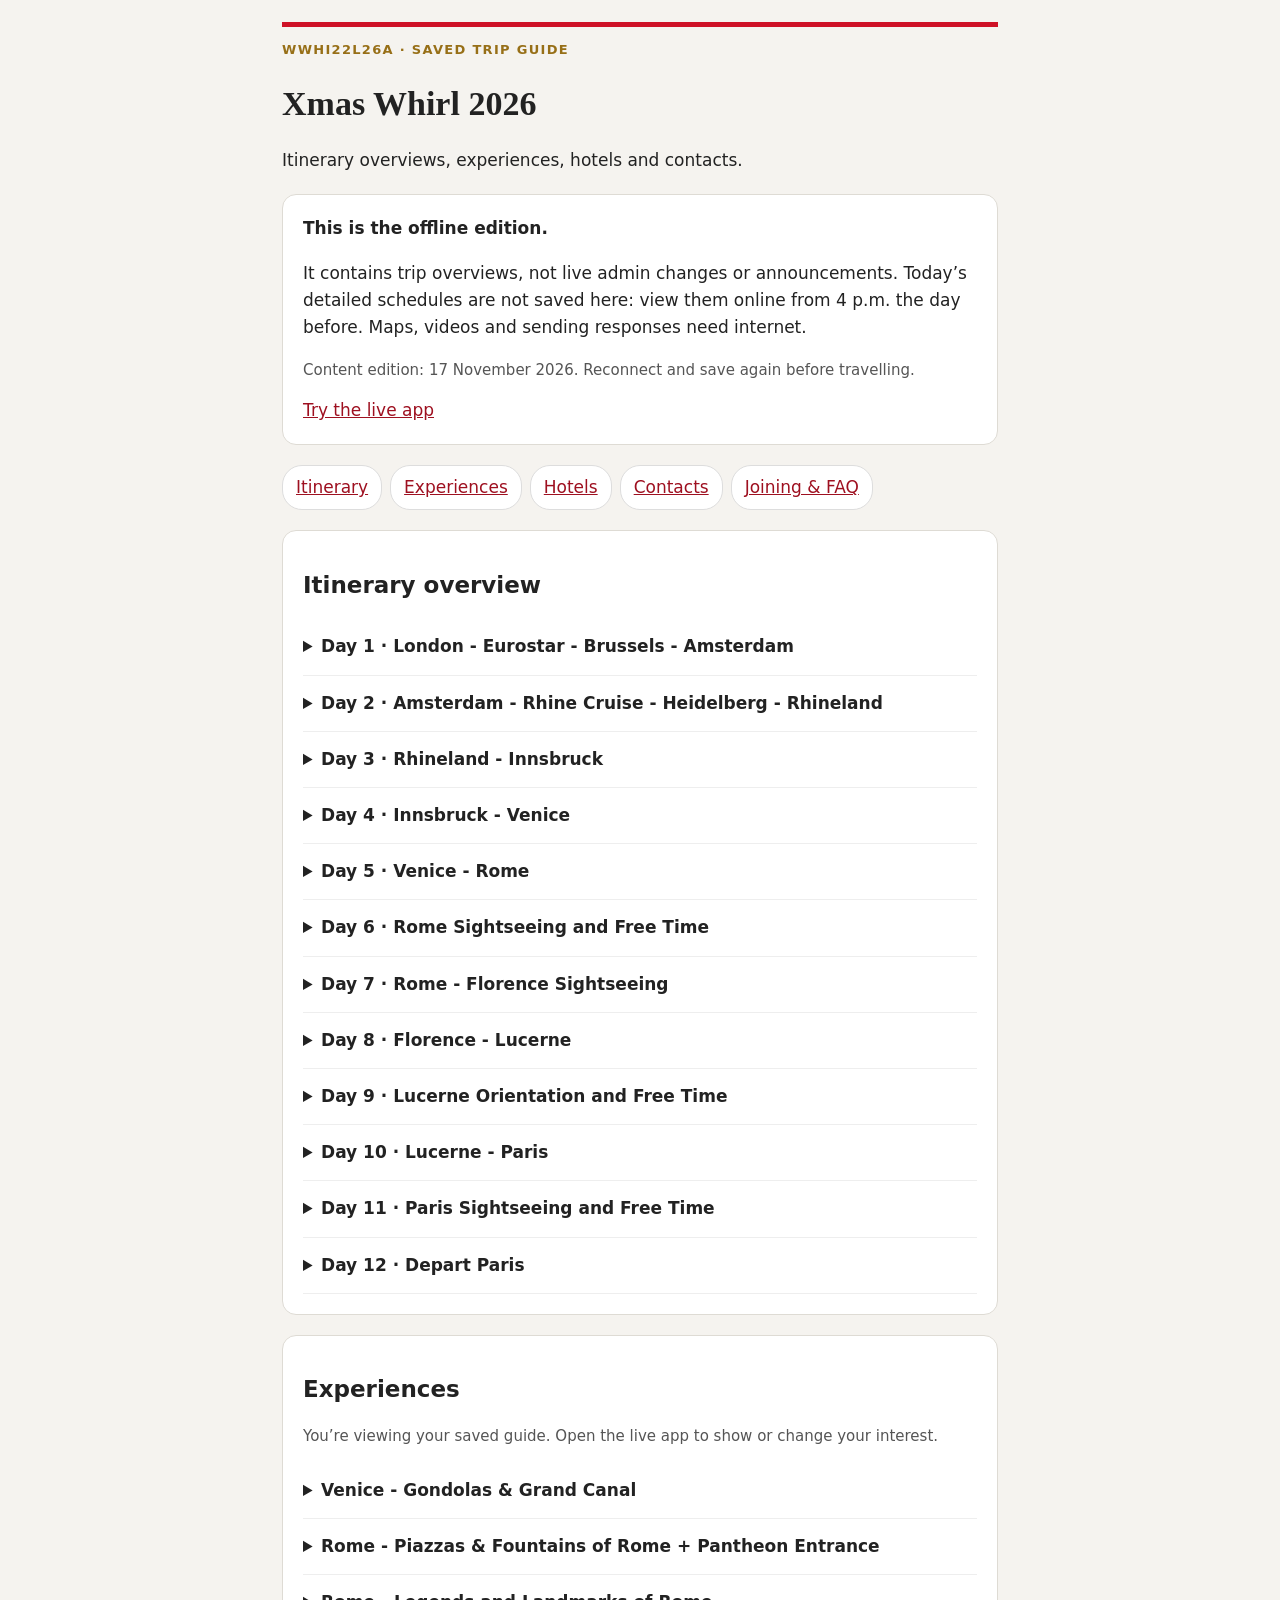
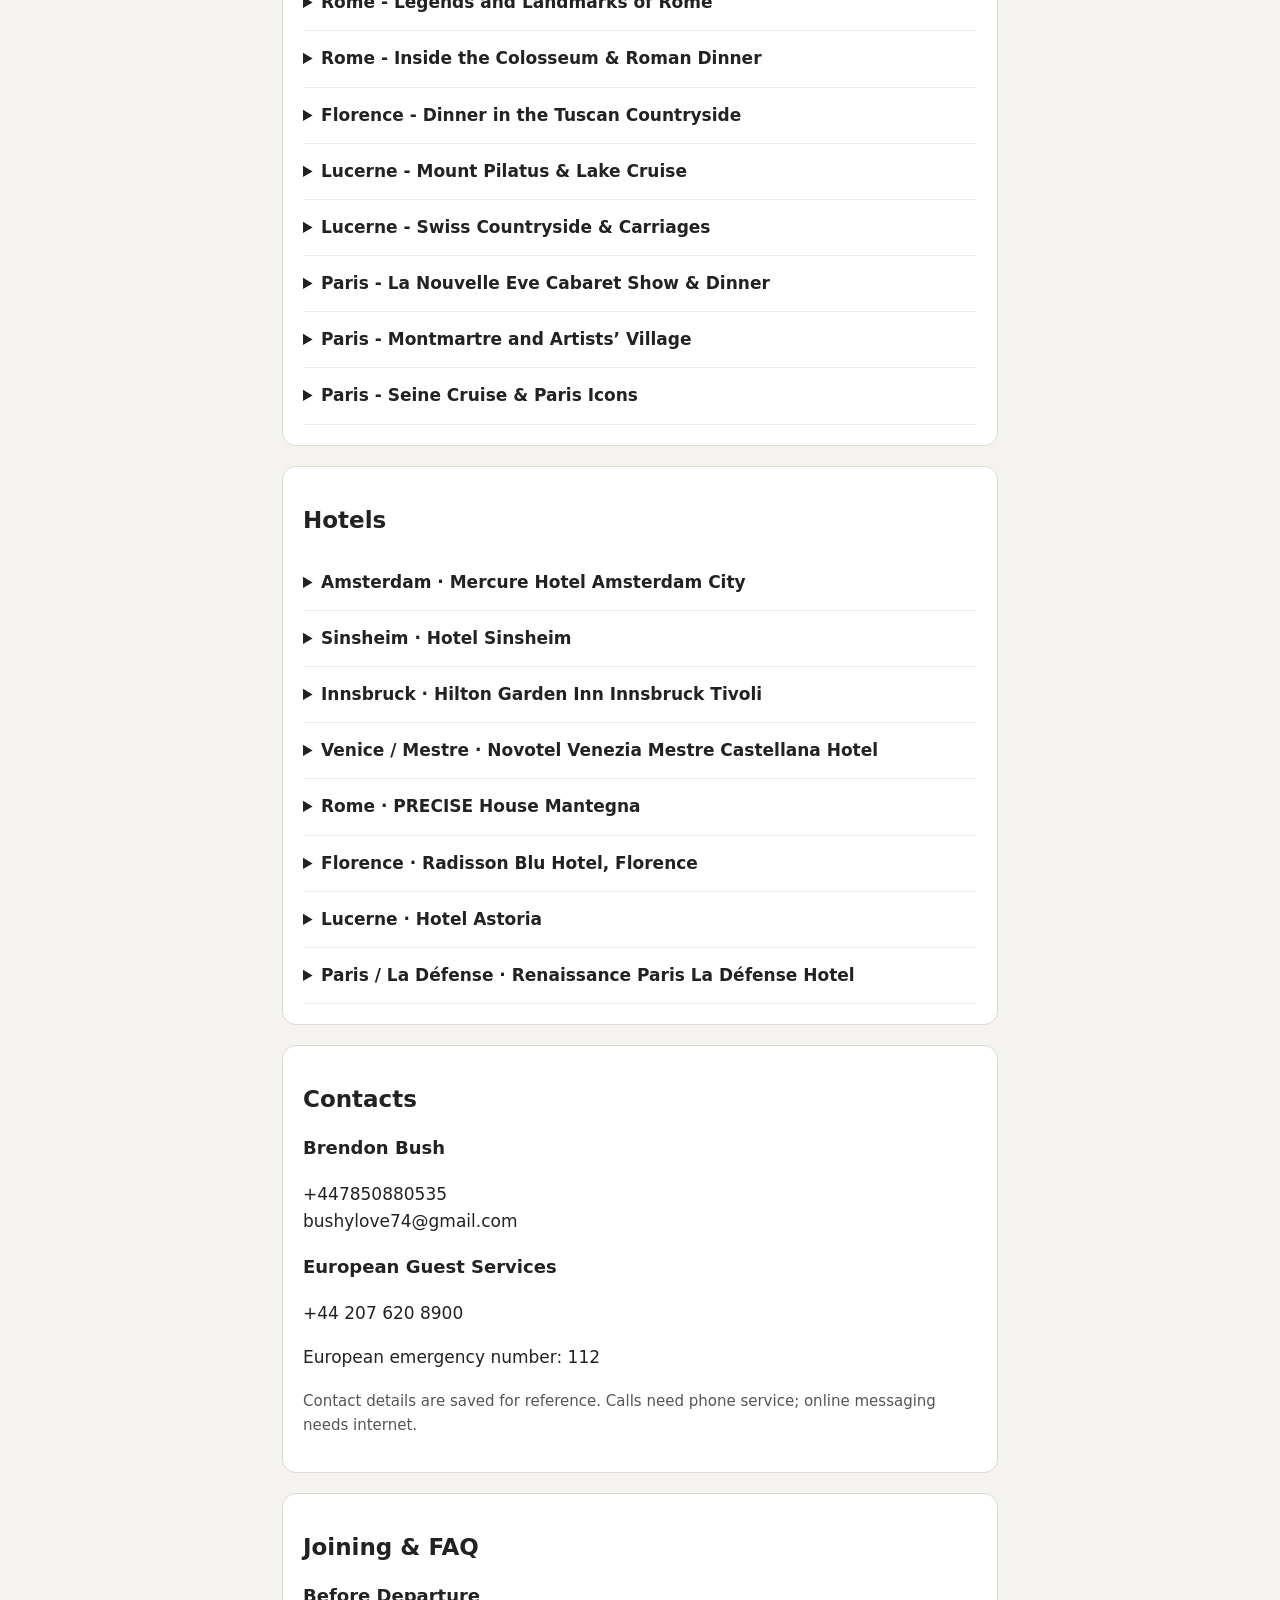
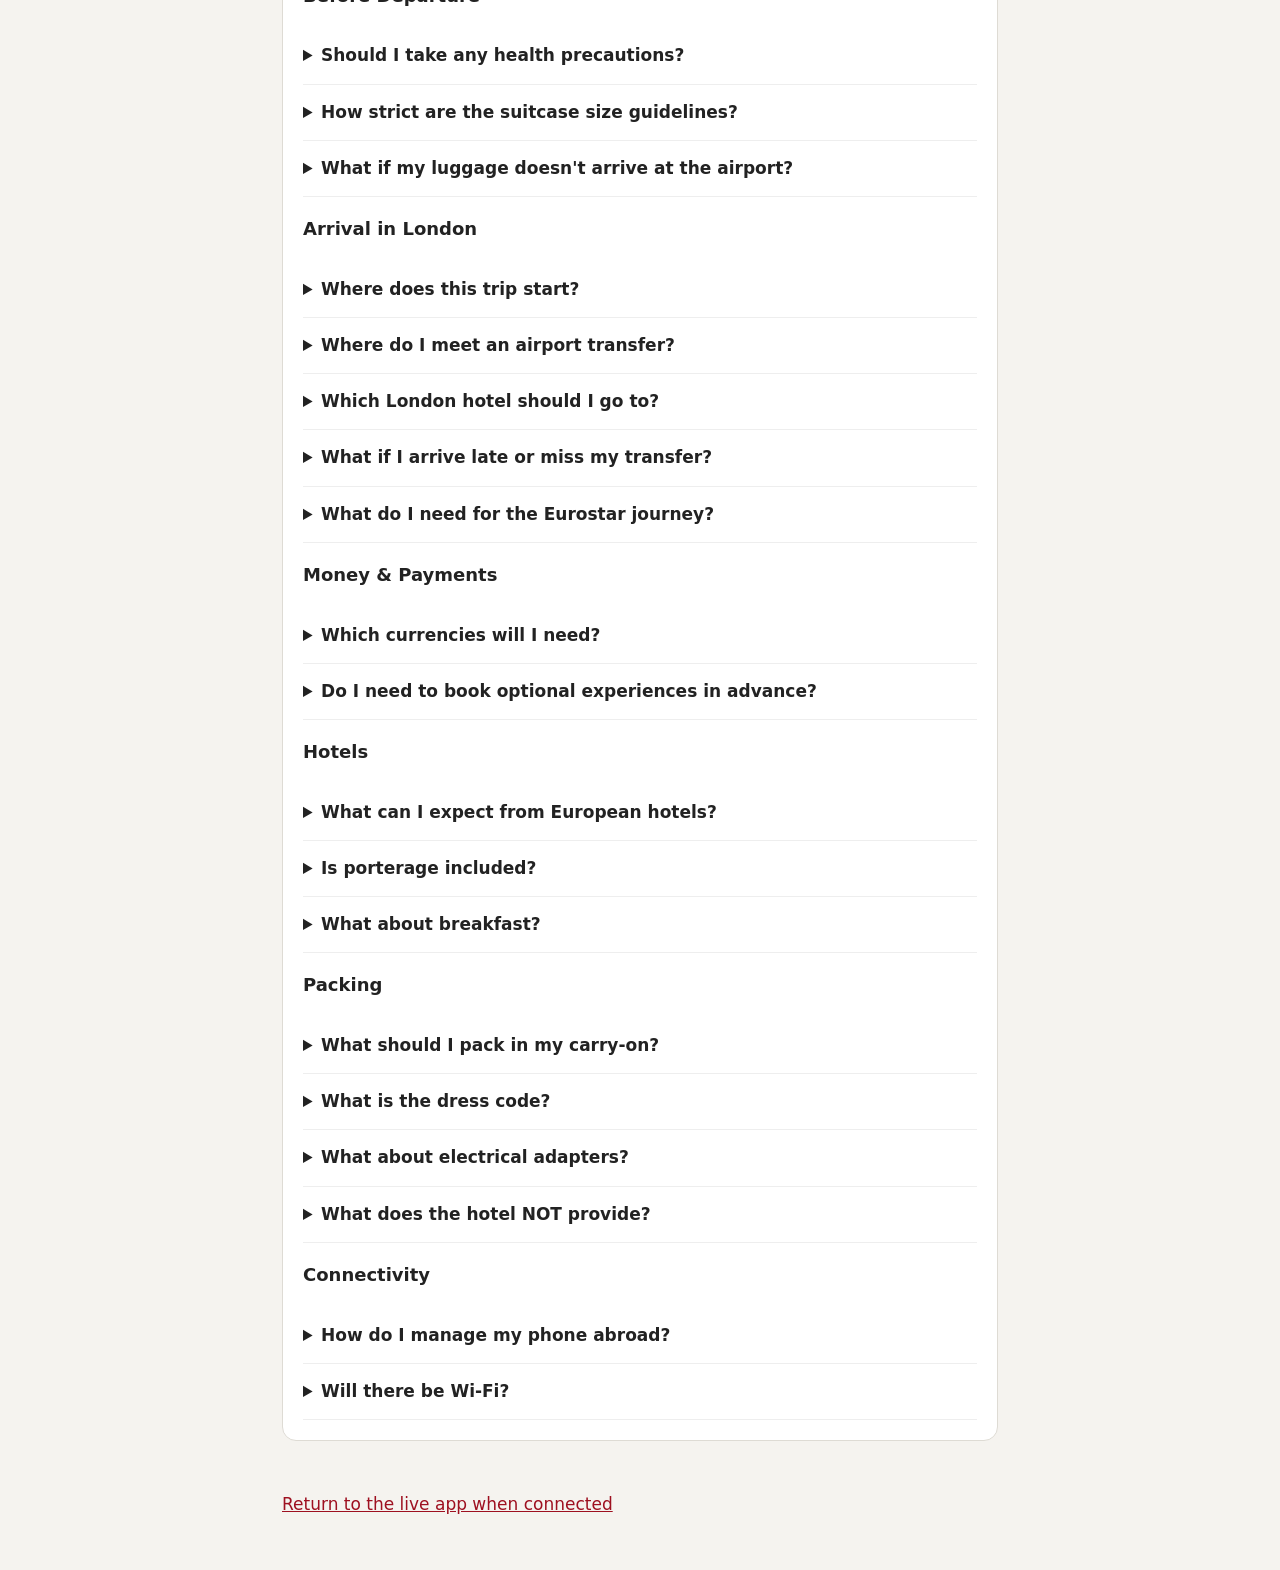
==== commit dfb39c0e: "Unify London arrival guidance and clarify offline interest controls" ====
--- a/offline-guide.html
+++ b/offline-guide.html
@@ -1 +1,15 @@
-<!doctype html><html lang="en"><meta charset="utf-8"><meta name="viewport" content="width=device-width,initial-scale=1"><meta name="theme-color" content="#ce1126"><title>Xmas Whirl · Offline guide</title><style>*{box-sizing:border-box}body{margin:0;background:#f5f3ef;color:#222;font:17px/1.6 system-ui,sans-serif}main{max-width:760px;margin:auto;padding:22px}header{border-top:5px solid #ce1126}h1{font:700 34px Georgia,serif;line-height:1.2}h2{font-size:23px;line-height:1.3}h3{font-size:18px}article,aside{padding:20px;margin:20px 0;background:white;border:1px solid #dedbd4;border-radius:14px}.badge{color:#976f17;font-weight:800;letter-spacing:.1em;font-size:13px}a{color:#9e1020}nav{display:flex;gap:8px;flex-wrap:wrap}nav a{padding:8px 13px;background:#fff;border:1px solid #ddd;border-radius:20px}li{margin:12px 0}.note{color:#555;font-size:15px}.schedule{padding-left:0;list-style:none}.time{font-weight:800;color:#8c6816;margin-right:10px}details{padding:14px 0;border-bottom:1px solid #eee}summary{cursor:pointer;font-weight:700}footer{padding:30px 0}</style><main><header><p class="badge">WWHI22L26A · SAVED TRIP GUIDE</p><h1>Xmas Whirl 2026</h1><p>Itinerary overviews, experiences, hotels and contacts.</p></header><aside><strong>This is the offline edition.</strong><p>It contains trip overviews, not live admin changes or announcements. Today’s detailed schedules are not saved here: view them online from 4 p.m. the day before. Maps, videos and sending responses need internet.</p><p class="note">Content edition: 15 November 2026. Reconnect and save again before travelling.</p><a href="./app.html">Try the live app</a></aside><nav aria-label="Tour days"><a href="#itinerary">Itinerary</a><a href="#experiences">Experiences</a><a href="#hotels">Hotels</a><a href="#contacts">Contacts</a><a href="#joining">Joining & FAQ</a></nav><article id="itinerary"><h2>Itinerary overview</h2><details id="day-1"><summary>Day 1 · London - Eurostar - Brussels - Amsterdam</summary><p class="badge">Tuesday 2026-12-22</p><p>Travel by Eurostar from London to Brussels, continue by coach to Amsterdam, then settle in with an evening orientation and dinner cruise.</p></details><details id="day-2"><summary>Day 2 · Amsterdam - Rhine Cruise - Heidelberg - Rhineland</summary><p class="badge">Wednesday 2026-12-23</p><p>Leave Amsterdam, cruise the Rhine, spend time in Heidelberg and continue to the Rhineland for dinner at the hotel.</p></details><details id="day-3"><summary>Day 3 · Rhineland - Innsbruck</summary><p class="badge">Thursday 2026-12-24</p><p>Cross into Austria with time in Munich before arriving in Innsbruck. Enjoy an included dinner in a local restaurant this evening.</p></details><details id="day-4"><summary>Day 4 · Innsbruck - Venice</summary><p class="badge">Friday 2026-12-25</p><p>Travel from Innsbruck to Venice, arrive at Tronchetto and enjoy Venice by water, glassblowing and time around St. Mark&#x27;s.</p></details><details id="day-5"><summary>Day 5 · Venice - Rome</summary><p class="badge">Saturday 2026-12-26</p><p>Travel south from Venice to Rome with useful comfort stops before an evening Optional Experience in the Eternal City.</p></details><details id="day-6"><summary>Day 6 · Rome Sightseeing and Free Time</summary><p class="badge">Sunday 2026-12-27</p><p>Explore Rome with free time and Optional Experiences including St Peter&#x27;s, the Roman Forum, the Colosseum and dinner.</p></details><details id="day-7"><summary>Day 7 · Rome - Florence Sightseeing</summary><p class="badge">Monday 2026-12-28</p><p>Travel from Rome to Florence for sightseeing with a Local Specialist and the Tuscan countryside dinner experience.</p></details><details id="day-8"><summary>Day 8 · Florence - Lucerne</summary><p class="badge">Tuesday 2026-12-29</p><p>Cross into Switzerland and arrive in Lucerne for orientation, the Lion Monument and dinner at the hotel.</p></details><details id="day-9"><summary>Day 9 · Lucerne Orientation and Free Time</summary><p class="badge">Wednesday 2026-12-30</p><p>Enjoy Lucerne and choose from alpine and countryside Optional Experiences before a free afternoon and evening.</p></details><details id="day-10"><summary>Day 10 · Lucerne - Paris</summary><p class="badge">Thursday 2026-12-31</p><p>Travel from Lucerne to Paris for the Seine cruise and Paris icons, followed by the La Nouvelle Eve cabaret and dinner experience.</p></details><details id="day-11"><summary>Day 11 · Paris Sightseeing and Free Time</summary><p class="badge">Friday 2027-01-01</p><p>Discover Paris and Montmartre, with free time, the Seine Cruise and Paris Icons experience and an included dinner.</p></details><details id="day-12"><summary>Day 12 · Depart Paris</summary><p class="badge">Saturday 2027-01-02</p><p>Depart Paris with arranged airport and Eurostar transfers.</p></details></article><article id="experiences"><h2>Experiences</h2><details><summary>Venice - Gondolas &amp; Grand Canal</summary><p>EUR 96</p><p>Venice is beautiful from every angle, but from the water it becomes unforgettable. Glide along the Grand Canal by private water taxi, then slip into the quieter canals by gondola for the classic Venice moment nobody wants to miss.</p></details><details><summary>Rome - Piazzas &amp; Fountains of Rome + Pantheon Entrance</summary><p>EUR 57</p><p>Rome is at its best when you wander its backstreets and suddenly land in a grand piazza or beside a beautiful fountain. Explore with a Local Guide and uncover the Eternal City&#x27;s most charming corners, stories and photo moments.</p></details><details><summary>Rome - Legends and Landmarks of Rome</summary><p>EUR 46</p><p>Explore a quieter side of Rome with a Local Specialist, walking through the historic Jewish Quarter before discovering spectacular views over the Roman Forum — three thousand years of history in one photograph. Continue to the Capitoline Hill and Michelangelo’s beautifully designed Campidoglio square for a memorable insight into the stories, streets and landmarks of ancient Rome.</p></details><details><summary>Rome - Inside the Colosseum &amp; Roman Dinner</summary><p>EUR 134</p><p>Step inside the mighty Colosseum, where gladiators once fought and Roman history still feels alive, then celebrate the final evening with a traditional local dinner. Ancient drama and hearty Roman flavour in one brilliant night.</p></details><details><summary>Florence - Dinner in the Tuscan Countryside</summary><p>EUR 80</p><p>Take a scenic drive to a friendly restaurant in the Tuscan countryside for a relaxed regional dinner with local ingredients and excellent wines from the surrounding vineyards.</p></details><details><summary>Lucerne - Mount Pilatus &amp; Lake Cruise</summary><p>CHF 131</p><p>Ascend by cogwheel train to Mount Pilatus&#x27; summit, then descend by cable car and enjoy a scenic lake cruise surrounded by classic Swiss mountain views.</p></details><details><summary>Lucerne - Swiss Countryside &amp; Carriages</summary><p>CHF 83</p><p>Take a step back in time with a horse-drawn carriage ride through rural Lucerne. Visit a local farm for fresh refreshments and experience the peace of Swiss country life.</p></details><details><summary>Paris - La Nouvelle Eve Cabaret Show &amp; Dinner</summary><p>EUR 169</p><p>Make it a proper Paris night out at La Nouvelle Eve, with dinner, sparkle, feathers, music and the famous French can-can. It is glamorous, playful and exactly the sort of evening people talk about long after the tour ends.</p></details><details><summary>Paris - Montmartre and Artists’ Village</summary><p>EUR 50</p><p>Discover the village atmosphere of Montmartre, with its cobbled streets, welcoming cafés and rich artistic heritage. Explore Place du Tertre, where painters and portrait artists bring the square to life, and enjoy the charm of this much-loved Paris neighbourhood near Sacré-Cœur.</p></details><details><summary>Paris - Seine Cruise &amp; Paris Icons</summary><p>EUR 51</p><p>Start Paris in style as the city lights up around you. Cruise the Seine past world-famous landmarks, then sweep through the streets by coach for those unforgettable first views of the Eiffel Tower, grand boulevards and glittering Paris icons.</p></details></article><article id="hotels"><h2>Hotels</h2><details><summary>Amsterdam · Mercure Hotel Amsterdam City</summary><p>Joan Muyskenweg 10, Amsterdam, Noord-Holland, 1096 CJ, Netherlands<br>+31 (0) 20 665 8181</p></details><details><summary>Sinsheim · Hotel Sinsheim</summary><p>In der Au 25, Sinsheim, Baden-Wurttemberg, 74889, Germany<br>+49 7261 40640</p></details><details><summary>Innsbruck · Hilton Garden Inn Innsbruck Tivoli</summary><p>Olympiastrasse 41, Innsbruck, Tyrol, 6020, Austria<br>+43 512 890404</p></details><details><summary>Venice / Mestre · Novotel Venezia Mestre Castellana Hotel</summary><p>Via Ceccherini 21, Mestre, Venice, Veneto, 30174, Italy<br>+39 0415066511</p></details><details><summary>Rome · PRECISE House Mantegna</summary><p>Via Mantegna 130, Rome, Lazio, 00147, Italy<br>+39 06 989521</p></details><details><summary>Florence · Radisson Blu Hotel, Florence</summary><p>Via Giovanni Agnelli, 33, Florence, Italy<br>+39 055 6490001</p></details><details><summary>Lucerne · Hotel Astoria</summary><p>Pilatusstrasse 29, 6002 Lucerne, Switzerland<br>+41 41 226 88 88</p></details><details><summary>Paris / La Défense · Renaissance Paris La Défense Hotel</summary><p>60 Cours Valmy, 92800 Paris La Défense, France<br>+33 1 41 97 50 50</p></details></article><article id="contacts"><h2>Contacts</h2><h3>Brendon Bush</h3><p>+447850880535<br>bushylove74@gmail.com</p><h3>European Guest Services</h3><p>+44 207 620 8900</p><p>European emergency number: 112</p><p class="note">Contact details are saved for reference. Calls need phone service; online messaging needs internet.</p></article><article id="joining"><h2>Joining & FAQ</h2><h3>Before Departure</h3><details><summary>Should I take any health precautions?</summary><p>Check any personal health or medication questions with your healthcare professional before travel. Keep essential medication and your travel insurance details in your carry-on.</p></details><details><summary>How strict are the suitcase size guidelines?</summary><p>They&#x27;re guidelines - don&#x27;t stress about an inch here or there. That said, the coach doesn&#x27;t have elastic sides, so please pack reasonably. Travelling lighter makes life easier, especially with early morning bag collections.</p></details><details><summary>What if my luggage doesn&#x27;t arrive at the airport?</summary><p>Fill out a report at the baggage claim desk immediately and include all your hotels on it. Always photograph your suitcase before check-in.</p></details><h3>Arrival in London</h3><details><summary>Where does this trip start?</summary><p>This Xmas Whirl trip starts in London. Day 1 is Tuesday 22 December 2026, travelling by Eurostar from London St Pancras to Brussels, then by coach to Amsterdam. Please follow the London joining instructions in your booking documents.</p></details><details><summary>Where do I meet an airport transfer?</summary><p>Check your booking documents for your London arrival airport, whether a transfer is included, and its meeting point and time. London has several airports, so there is no single terminal or meeting point for everyone. If anything is unclear, contact your booking agent before travelling.</p></details><details><summary>Which London hotel should I go to?</summary><p>Use the pre-tour London hotel and address shown in your joining documents. The Day 1 hotel in this app is in Amsterdam, where we stay after travelling from London. Your pre-tour London hotel has not yet been confirmed in the app.</p></details><details><summary>What if I arrive late or miss my transfer?</summary><p>Use the assistance number in your travel documents and tell your booking agent or Travel Director. If you need to arrange your own transport, confirm the London hotel address first and use official airport transport or a licensed taxi. Allow enough time to join the early Day 1 departure.</p></details><details><summary>What do I need for the Eurostar journey?</summary><p>Keep your passport and travel documents in your day bag. Follow Brendon’s latest meeting and departure instructions in Today. Allow time for station check-in and border checks; your joining documents and live updates take priority over the saved itinerary.</p></details><h3>Money &amp; Payments</h3><details><summary>Which currencies will I need?</summary><p>Use pounds sterling in London, euros in the euro-area countries on our route, and Swiss francs in Switzerland. Bring a suitable payment card and some local cash. Check overseas fees with your bank before departure.</p></details><details><summary>Do I need to book optional experiences in advance?</summary><p>No - you&#x27;ll book these with Brendon once the trip is underway. Come with an open mind and an appetite for the extraordinary.</p></details><h3>Hotels</h3><details><summary>What can I expect from European hotels?</summary><p>Rooms are smaller than North American equivalents. Beds are usually standard doubles, not king size. Insert your key card into the slot inside your room to activate electricity - keep it away from your phone. No irons in most hotels.</p></details><details><summary>Is porterage included?</summary><p>Yes - one bag per person, included. Your suitcase is collected each morning and delivered to your next room. Keep a day bag with everything you need during the day.</p></details><details><summary>What about breakfast?</summary><p>Breakfast and luggage times vary by day and hotel. Check Today and Brendon’s latest announcements; Day 1 has an early departure from London.</p></details><h3>Packing</h3><details><summary>What should I pack in my carry-on?</summary><p>Valuables, a change of clothes, prescription medication, and anything you cannot be separated from. Airlines do lose luggage - especially on connecting flights.</p></details><details><summary>What is the dress code?</summary><p>Almost everything is come-as-you-are, but pack one smart outfit for special dinners. Churches require covered shoulders and knees - a scarf is your best friend. Shoes must be comfortable and already broken-in before you arrive.</p></details><details><summary>What about electrical adapters?</summary><p>Bring adapters suitable for the UK and continental Europe, including Switzerland. Check that your chargers support the local voltage. Keep your phone charger and power bank in your day bag.</p></details><details><summary>What does the hotel NOT provide?</summary><p>Washcloths, hair conditioner, and kettles (becoming more common but not guaranteed). Hairdryers provided but usually basic.</p></details><h3>Connectivity</h3><details><summary>How do I manage my phone abroad?</summary><p>Make sure your phone is set up for international roaming before you leave. An eSIM often offers better value - Airalo is a reliable provider with European data plans. Keep photos of your passport and documents on your phone and also email them to yourself.</p></details><details><summary>Will there be Wi-Fi?</summary><p>Hotel Wi-Fi quality varies. Check that your mobile plan covers the UK, the European countries on the route and Switzerland. Save the offline guide while connected so you can read the itinerary and hotel details without mobile data.</p></details></article><footer><a href="./app.html">Return to the live app when connected</a></footer></main></html>+<!doctype html><html lang="en"><meta charset="utf-8"><meta name="viewport" content="width=device-width,initial-scale=1"><meta name="theme-color" content="#ce1126"><title>Xmas Whirl · Offline guide</title><style>*{box-sizing:border-box}body{margin:0;background:#f5f3ef;color:#222;font:17px/1.6 system-ui,sans-serif}main{max-width:760px;margin:auto;padding:22px}header{border-top:5px solid #ce1126}h1{font:700 34px Georgia,serif;line-height:1.2}h2{font-size:23px;line-height:1.3}h3{font-size:18px}article,aside{padding:20px;margin:20px 0;background:white;border:1px solid #dedbd4;border-radius:14px}.badge{color:#976f17;font-weight:800;letter-spacing:.1em;font-size:13px}a{color:#9e1020}nav{display:flex;gap:8px;flex-wrap:wrap}nav a{padding:8px 13px;background:#fff;border:1px solid #ddd;border-radius:20px}li{margin:12px 0}.note{color:#555;font-size:15px}.schedule{padding-left:0;list-style:none}.time{font-weight:800;color:#8c6816;margin-right:10px}details{padding:14px 0;border-bottom:1px solid #eee}summary{cursor:pointer;font-weight:700}footer{padding:30px 0}</style><main><header><p class="badge">WWHI22L26A · SAVED TRIP GUIDE</p><h1>Xmas Whirl 2026</h1><p>Itinerary overviews, experiences, hotels and contacts.</p></header><aside><strong>This is the offline edition.</strong><p>It contains trip overviews, not live admin changes or announcements. Today’s detailed schedules are not saved here: view them online from 4 p.m. the day before. Maps, videos and sending responses need internet.</p><p class="note">Content edition: 17 November 2026. Reconnect and save again before travelling.</p><a href="./app.html">Try the live app</a></aside><nav aria-label="Tour days"><a href="#itinerary">Itinerary</a><a href="#experiences">Experiences</a><a href="#hotels">Hotels</a><a href="#contacts">Contacts</a><a href="#joining">Joining & FAQ</a></nav><article id="itinerary"><h2>Itinerary overview</h2><details id="day-1"><summary>Day 1 · London - Eurostar - Brussels - Amsterdam</summary><p class="badge">Tuesday 2026-12-22</p><p>Travel by Eurostar from London to Brussels, continue by coach to Amsterdam, then settle in with an evening orientation and dinner cruise.</p></details><details id="day-2"><summary>Day 2 · Amsterdam - Rhine Cruise - Heidelberg - Rhineland</summary><p class="badge">Wednesday 2026-12-23</p><p>Leave Amsterdam, cruise the Rhine, spend time in Heidelberg and continue to the Rhineland for dinner at the hotel.</p></details><details id="day-3"><summary>Day 3 · Rhineland - Innsbruck</summary><p class="badge">Thursday 2026-12-24</p><p>Cross into Austria with time in Munich before arriving in Innsbruck. Enjoy an included dinner in a local restaurant this evening.</p></details><details id="day-4"><summary>Day 4 · Innsbruck - Venice</summary><p class="badge">Friday 2026-12-25</p><p>Travel from Innsbruck to Venice, arrive at Tronchetto and enjoy Venice by water, glassblowing and time around St. Mark&#x27;s.</p></details><details id="day-5"><summary>Day 5 · Venice - Rome</summary><p class="badge">Saturday 2026-12-26</p><p>Travel south from Venice to Rome with useful comfort stops before an evening Optional Experience in the Eternal City.</p></details><details id="day-6"><summary>Day 6 · Rome Sightseeing and Free Time</summary><p class="badge">Sunday 2026-12-27</p><p>Explore Rome with free time and Optional Experiences including St Peter&#x27;s, the Roman Forum, the Colosseum and dinner.</p></details><details id="day-7"><summary>Day 7 · Rome - Florence Sightseeing</summary><p class="badge">Monday 2026-12-28</p><p>Travel from Rome to Florence for sightseeing with a Local Specialist and the Tuscan countryside dinner experience.</p></details><details id="day-8"><summary>Day 8 · Florence - Lucerne</summary><p class="badge">Tuesday 2026-12-29</p><p>Cross into Switzerland and arrive in Lucerne for orientation, the Lion Monument and dinner at the hotel.</p></details><details id="day-9"><summary>Day 9 · Lucerne Orientation and Free Time</summary><p class="badge">Wednesday 2026-12-30</p><p>Enjoy Lucerne and choose from alpine and countryside Optional Experiences before a free afternoon and evening.</p></details><details id="day-10"><summary>Day 10 · Lucerne - Paris</summary><p class="badge">Thursday 2026-12-31</p><p>Travel from Lucerne to Paris for the Seine cruise and Paris icons, followed by the La Nouvelle Eve cabaret and dinner experience.</p></details><details id="day-11"><summary>Day 11 · Paris Sightseeing and Free Time</summary><p class="badge">Friday 2027-01-01</p><p>Discover Paris and Montmartre, with free time, the Seine Cruise and Paris Icons experience and an included dinner.</p></details><details id="day-12"><summary>Day 12 · Depart Paris</summary><p class="badge">Saturday 2027-01-02</p><p>Depart Paris with arranged airport and Eurostar transfers.</p></details></article><article id="experiences"><h2>Experiences</h2><p id="offline-interest-note" class="note">You’re viewing offline. Connect to the internet to show or change your interest.</p><details><summary>Venice - Gondolas &amp; Grand Canal</summary><p>EUR 96</p><p>Venice is beautiful from every angle, but from the water it becomes unforgettable. Glide along the Grand Canal by private water taxi, then slip into the quieter canals by gondola for the classic Venice moment nobody wants to miss.</p><a data-interest-id="gondolas-and-grand-canal" class="interest-guide" href="./app.html?tab=experiences">I’m interested</a><small class="interest-guide-help"></small></details><details><summary>Rome - Piazzas &amp; Fountains of Rome + Pantheon Entrance</summary><p>EUR 57</p><p>Rome is at its best when you wander its backstreets and suddenly land in a grand piazza or beside a beautiful fountain. Explore with a Local Guide and uncover the Eternal City&#x27;s most charming corners, stories and photo moments.</p><a data-interest-id="piazzas-and-fountains-of-rome" class="interest-guide" href="./app.html?tab=experiences">I’m interested</a><small class="interest-guide-help"></small></details><details><summary>Rome - Legends and Landmarks of Rome</summary><p>EUR 46</p><p>Explore a quieter side of Rome with a Local Specialist, walking through the historic Jewish Quarter before discovering spectacular views over the Roman Forum — three thousand years of history in one photograph. Continue to the Capitoline Hill and Michelangelo’s beautifully designed Campidoglio square for a memorable insight into the stories, streets and landmarks of ancient Rome.</p><a data-interest-id="inside-st-peters-and-roman-forum" class="interest-guide" href="./app.html?tab=experiences">I’m interested</a><small class="interest-guide-help"></small></details><details><summary>Rome - Inside the Colosseum &amp; Roman Dinner</summary><p>EUR 134</p><p>Step inside the mighty Colosseum, where gladiators once fought and Roman history still feels alive, then celebrate the final evening with a traditional local dinner. Ancient drama and hearty Roman flavour in one brilliant night.</p><a data-interest-id="inside-the-colosseum-and-roman-dinner" class="interest-guide" href="./app.html?tab=experiences">I’m interested</a><small class="interest-guide-help"></small></details><details><summary>Florence - Dinner in the Tuscan Countryside</summary><p>EUR 80</p><p>Take a scenic drive to a friendly restaurant in the Tuscan countryside for a relaxed regional dinner with local ingredients and excellent wines from the surrounding vineyards.</p><a data-interest-id="dinner-in-the-tuscan-countryside" class="interest-guide" href="./app.html?tab=experiences">I’m interested</a><small class="interest-guide-help"></small></details><details><summary>Lucerne - Mount Pilatus &amp; Lake Cruise</summary><p>CHF 131</p><p>Ascend by cogwheel train to Mount Pilatus&#x27; summit, then descend by cable car and enjoy a scenic lake cruise surrounded by classic Swiss mountain views.</p><a data-interest-id="mount-pilatus-and-lake-cruise" class="interest-guide" href="./app.html?tab=experiences">I’m interested</a><small class="interest-guide-help"></small></details><details><summary>Lucerne - Swiss Countryside &amp; Carriages</summary><p>CHF 83</p><p>Take a step back in time with a horse-drawn carriage ride through rural Lucerne. Visit a local farm for fresh refreshments and experience the peace of Swiss country life.</p><a data-interest-id="swiss-countryside-and-carriages" class="interest-guide" href="./app.html?tab=experiences">I’m interested</a><small class="interest-guide-help"></small></details><details><summary>Paris - La Nouvelle Eve Cabaret Show &amp; Dinner</summary><p>EUR 169</p><p>Make it a proper Paris night out at La Nouvelle Eve, with dinner, sparkle, feathers, music and the famous French can-can. It is glamorous, playful and exactly the sort of evening people talk about long after the tour ends.</p><a data-interest-id="la-nouvelle-eve-cabaret-and-dinner" class="interest-guide" href="./app.html?tab=experiences">I’m interested</a><small class="interest-guide-help"></small></details><details><summary>Paris - Montmartre and Artists’ Village</summary><p>EUR 50</p><p>Discover the village atmosphere of Montmartre, with its cobbled streets, welcoming cafés and rich artistic heritage. Explore Place du Tertre, where painters and portrait artists bring the square to life, and enjoy the charm of this much-loved Paris neighbourhood near Sacré-Cœur.</p><a data-interest-id="montmartre-village-and-artists-square" class="interest-guide" href="./app.html?tab=experiences">I’m interested</a><small class="interest-guide-help"></small></details><details><summary>Paris - Seine Cruise &amp; Paris Icons</summary><p>EUR 51</p><p>Start Paris in style as the city lights up around you. Cruise the Seine past world-famous landmarks, then sweep through the streets by coach for those unforgettable first views of the Eiffel Tower, grand boulevards and glittering Paris icons.</p><a data-interest-id="seine-cruise-and-parisian-icons" class="interest-guide" href="./app.html?tab=experiences">I’m interested</a><small class="interest-guide-help"></small></details></article><article id="hotels"><h2>Hotels</h2><details><summary>Amsterdam · Mercure Hotel Amsterdam City</summary><p>Joan Muyskenweg 10, Amsterdam, Noord-Holland, 1096 CJ, Netherlands<br>+31 (0) 20 665 8181</p></details><details><summary>Sinsheim · Hotel Sinsheim</summary><p>In der Au 25, Sinsheim, Baden-Wurttemberg, 74889, Germany<br>+49 7261 40640</p></details><details><summary>Innsbruck · Hilton Garden Inn Innsbruck Tivoli</summary><p>Olympiastrasse 41, Innsbruck, Tyrol, 6020, Austria<br>+43 512 890404</p></details><details><summary>Venice / Mestre · Novotel Venezia Mestre Castellana Hotel</summary><p>Via Ceccherini 21, Mestre, Venice, Veneto, 30174, Italy<br>+39 0415066511</p></details><details><summary>Rome · PRECISE House Mantegna</summary><p>Via Mantegna 130, Rome, Lazio, 00147, Italy<br>+39 06 989521</p></details><details><summary>Florence · Radisson Blu Hotel, Florence</summary><p>Via Giovanni Agnelli, 33, Florence, Italy<br>+39 055 6490001</p></details><details><summary>Lucerne · Hotel Astoria</summary><p>Pilatusstrasse 29, 6002 Lucerne, Switzerland<br>+41 41 226 88 88</p></details><details><summary>Paris / La Défense · Renaissance Paris La Défense Hotel</summary><p>60 Cours Valmy, 92800 Paris La Défense, France<br>+33 1 41 97 50 50</p></details></article><article id="contacts"><h2>Contacts</h2><h3>Brendon Bush</h3><p>+447850880535<br>bushylove74@gmail.com</p><h3>European Guest Services</h3><p>+44 207 620 8900</p><p>European emergency number: 112</p><p class="note">Contact details are saved for reference. Calls need phone service; online messaging needs internet.</p></article><article id="joining"><h2>Joining & FAQ</h2><h3>Before Departure</h3><details><summary>Should I take any health precautions?</summary><p>Check any personal health or medication questions with your healthcare professional before travel. Keep essential medication and your travel insurance details in your carry-on.</p></details><details><summary>How strict are the suitcase size guidelines?</summary><p>They&#x27;re guidelines - don&#x27;t stress about an inch here or there. That said, the coach doesn&#x27;t have elastic sides, so please pack reasonably. Travelling lighter makes life easier, especially with early morning bag collections.</p></details><details><summary>What if my luggage doesn&#x27;t arrive at the airport?</summary><p>Fill out a report at the baggage claim desk immediately and include all your hotels on it. Always photograph your suitcase before check-in.</p></details><h3>Arrival in London</h3><details><summary>Where does this trip start?</summary><p>This Xmas Whirl trip starts in London. Day 1 is Tuesday 22 December 2026, travelling by Eurostar from London St Pancras to Brussels, then by coach to Amsterdam. Please follow the London joining instructions in your booking documents.</p></details><details><summary>Where do I meet an airport transfer?</summary><p>Check your booking documents for your London arrival airport, whether a transfer is included, and its meeting point and time. London has several airports, so there is no single terminal or meeting point for everyone. If anything is unclear, contact your booking agent before travelling.</p></details><details><summary>Which London hotel should I go to?</summary><p>Use the pre-tour London hotel and address shown in your joining documents. The Day 1 hotel in this app is in Amsterdam, where we stay after travelling from London. Your pre-tour London hotel has not yet been confirmed in the app.</p></details><details><summary>What if I arrive late or miss my transfer?</summary><p>Use the assistance number in your travel documents and tell your booking agent or Travel Director. If you need to arrange your own transport, confirm the London hotel address first and use official airport transport or a licensed taxi. Allow enough time to join the early Day 1 departure.</p></details><details><summary>What do I need for the Eurostar journey?</summary><p>Keep your passport and travel documents in your day bag. Follow Brendon’s latest meeting and departure instructions in Today. Allow time for station check-in and border checks; your joining documents and live updates take priority over the saved itinerary.</p></details><h3>Money &amp; Payments</h3><details><summary>Which currencies will I need?</summary><p>Use pounds sterling in London, euros in the euro-area countries on our route, and Swiss francs in Switzerland. Bring a suitable payment card and some local cash. Check overseas fees with your bank before departure.</p></details><details><summary>Do I need to book optional experiences in advance?</summary><p>No - you&#x27;ll book these with Brendon once the trip is underway. Come with an open mind and an appetite for the extraordinary.</p></details><h3>Hotels</h3><details><summary>What can I expect from European hotels?</summary><p>Rooms are smaller than North American equivalents. Beds are usually standard doubles, not king size. Insert your key card into the slot inside your room to activate electricity - keep it away from your phone. No irons in most hotels.</p></details><details><summary>Is porterage included?</summary><p>Yes - one bag per person, included. Your suitcase is collected each morning and delivered to your next room. Keep a day bag with everything you need during the day.</p></details><details><summary>What about breakfast?</summary><p>Breakfast and luggage times vary by day and hotel. Check Today and Brendon’s latest announcements; Day 1 has an early departure from London.</p></details><h3>Packing</h3><details><summary>What should I pack in my carry-on?</summary><p>Valuables, a change of clothes, prescription medication, and anything you cannot be separated from. Airlines do lose luggage - especially on connecting flights.</p></details><details><summary>What is the dress code?</summary><p>Almost everything is come-as-you-are, but pack one smart outfit for special dinners. Churches require covered shoulders and knees - a scarf is your best friend. Shoes must be comfortable and already broken-in before you arrive.</p></details><details><summary>What about electrical adapters?</summary><p>Bring adapters suitable for the UK and continental Europe, including Switzerland. Check that your chargers support the local voltage. Keep your phone charger and power bank in your day bag.</p></details><details><summary>What does the hotel NOT provide?</summary><p>Washcloths, hair conditioner, and kettles (becoming more common but not guaranteed). Hairdryers provided but usually basic.</p></details><h3>Connectivity</h3><details><summary>How do I manage my phone abroad?</summary><p>Make sure your phone is set up for international roaming before you leave. An eSIM often offers better value - Airalo is a reliable provider with European data plans. Keep photos of your passport and documents on your phone and also email them to yourself.</p></details><details><summary>Will there be Wi-Fi?</summary><p>Hotel Wi-Fi quality varies. Check that your mobile plan covers the UK, the European countries on the route and Switzerland. Save the offline guide while connected so you can read the itinerary and hotel details without mobile data.</p></details><style>.interest-guide{display:inline-block;padding:10px 16px;border-radius:12px;background:#16863c;color:white;font-weight:700;text-decoration:none}.interest-guide[aria-disabled=true]{background:#666;cursor:default}.interest-guide-help{display:block;color:#555}</style><script>
+function updateOfflineInterest(){
+ let saved=[];try{saved=JSON.parse(localStorage.getItem('wwhi22l26a-interest-saved')||'[]');if(!Array.isArray(saved))saved=[];}catch{}
+ const offline=navigator.onLine===false;
+ document.getElementById('offline-interest-note').textContent=offline?'You’re viewing offline. Connect to the internet to show or change your interest.':'You’re viewing your saved guide. Open the live app to show or change your interest.';
+ document.querySelectorAll('[data-interest-id]').forEach(button=>{
+  const interested=saved.some(item=>item.experience===button.dataset.interestId && Number(item.people)>0);
+  button.textContent=interested?'✓ You’re interested':offline?'Connect to show interest':'I’m interested';
+  button.setAttribute('aria-disabled',String(offline));
+  if(offline){button.removeAttribute('href');button.setAttribute('role','button');}else{button.href='./app.html?tab=experiences';button.removeAttribute('role');}
+  button.nextElementSibling.textContent=interested?(offline?'Last saved on this device. Changes available when connected.':'Open the live app to view or change your interest.'):'';
+ });
+}
+updateOfflineInterest();window.addEventListener('online',updateOfflineInterest);window.addEventListener('offline',updateOfflineInterest);window.addEventListener('pageshow',updateOfflineInterest);window.addEventListener('storage',updateOfflineInterest);
+</script></article><footer><a href="./app.html">Return to the live app when connected</a></footer></main></html>
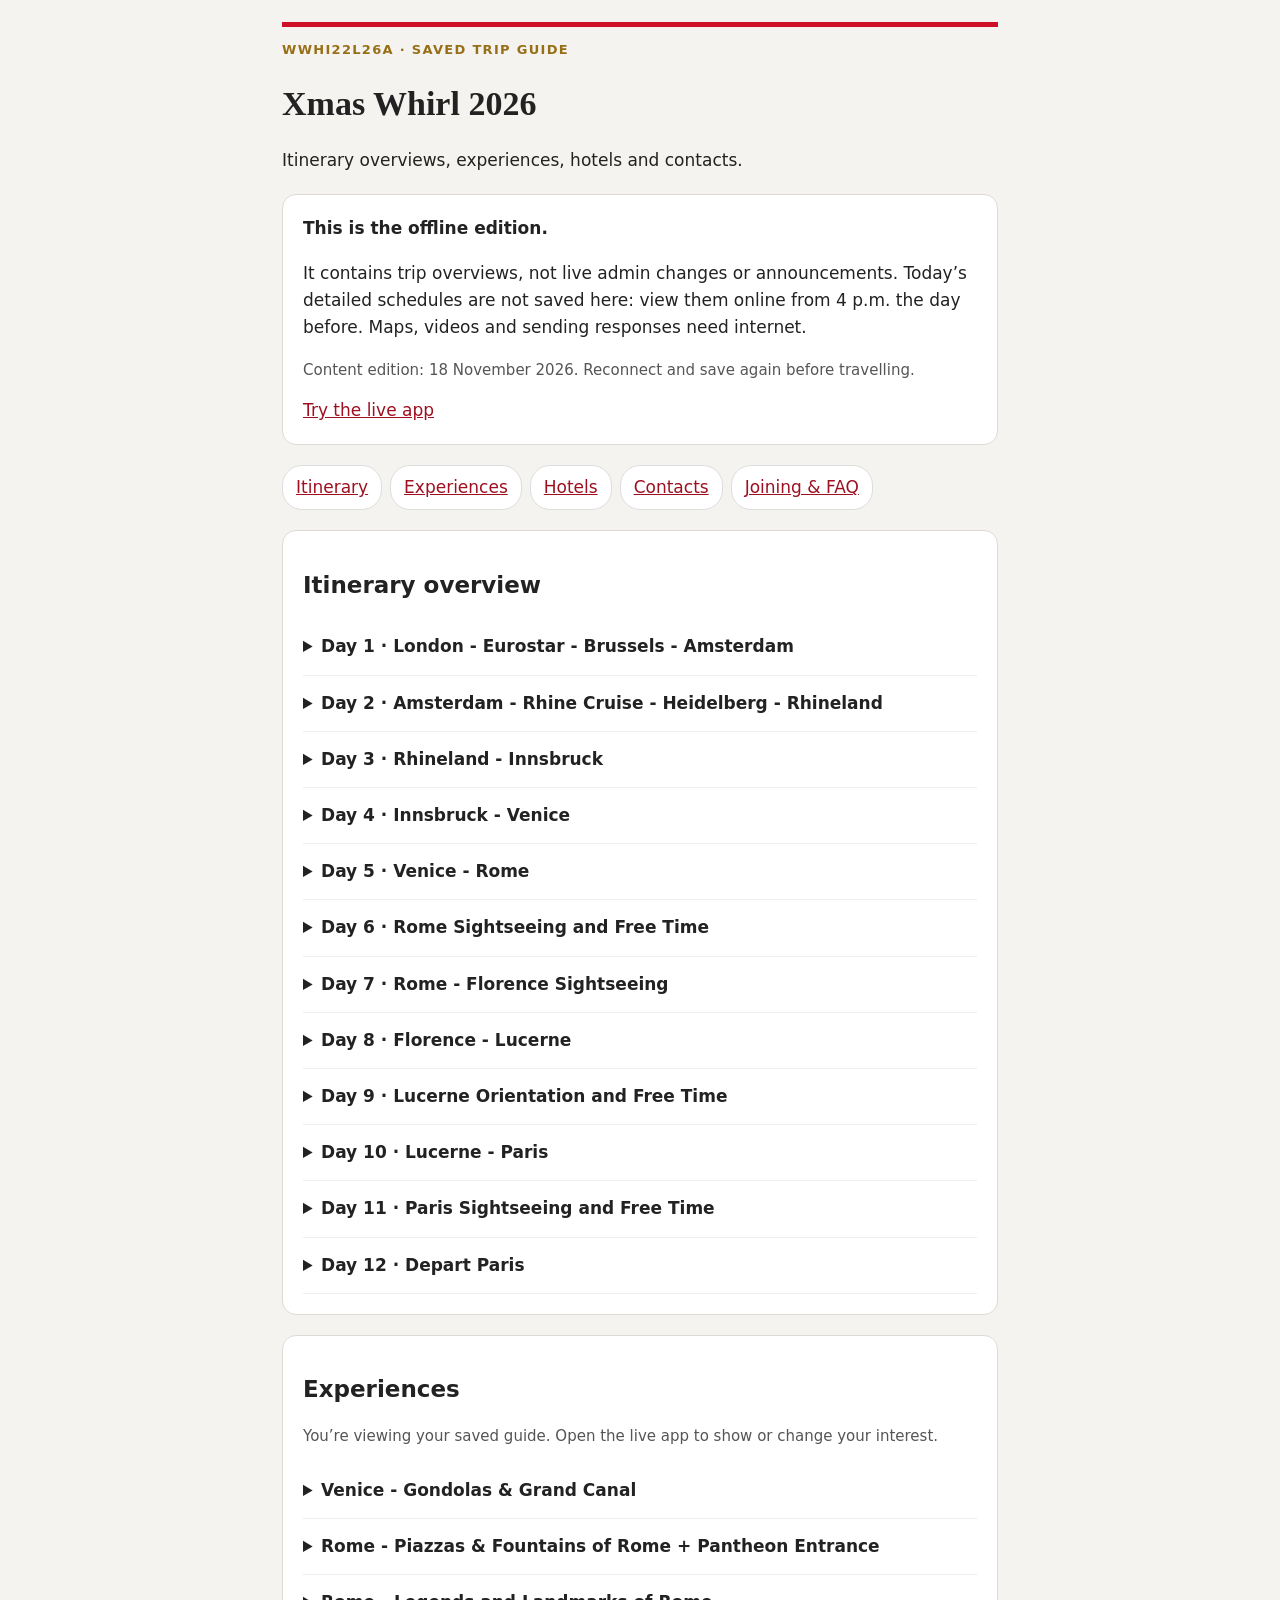
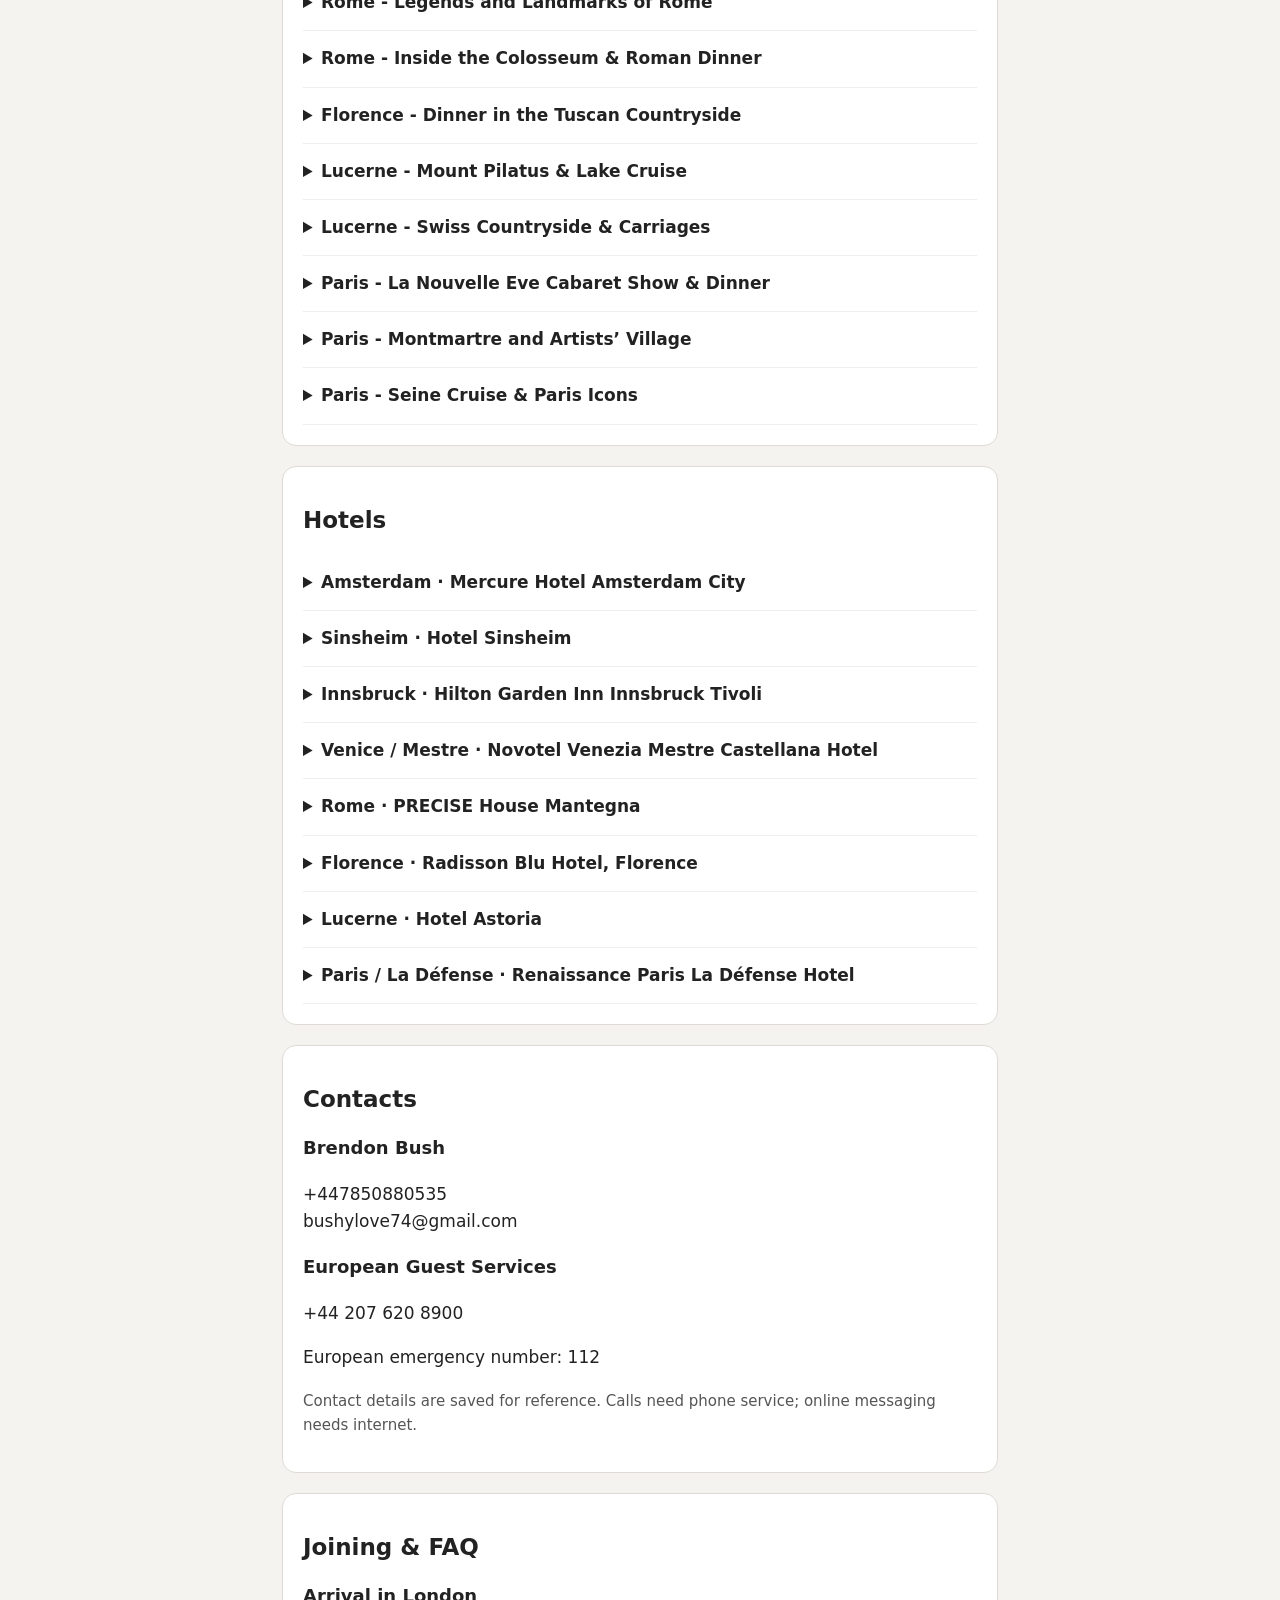
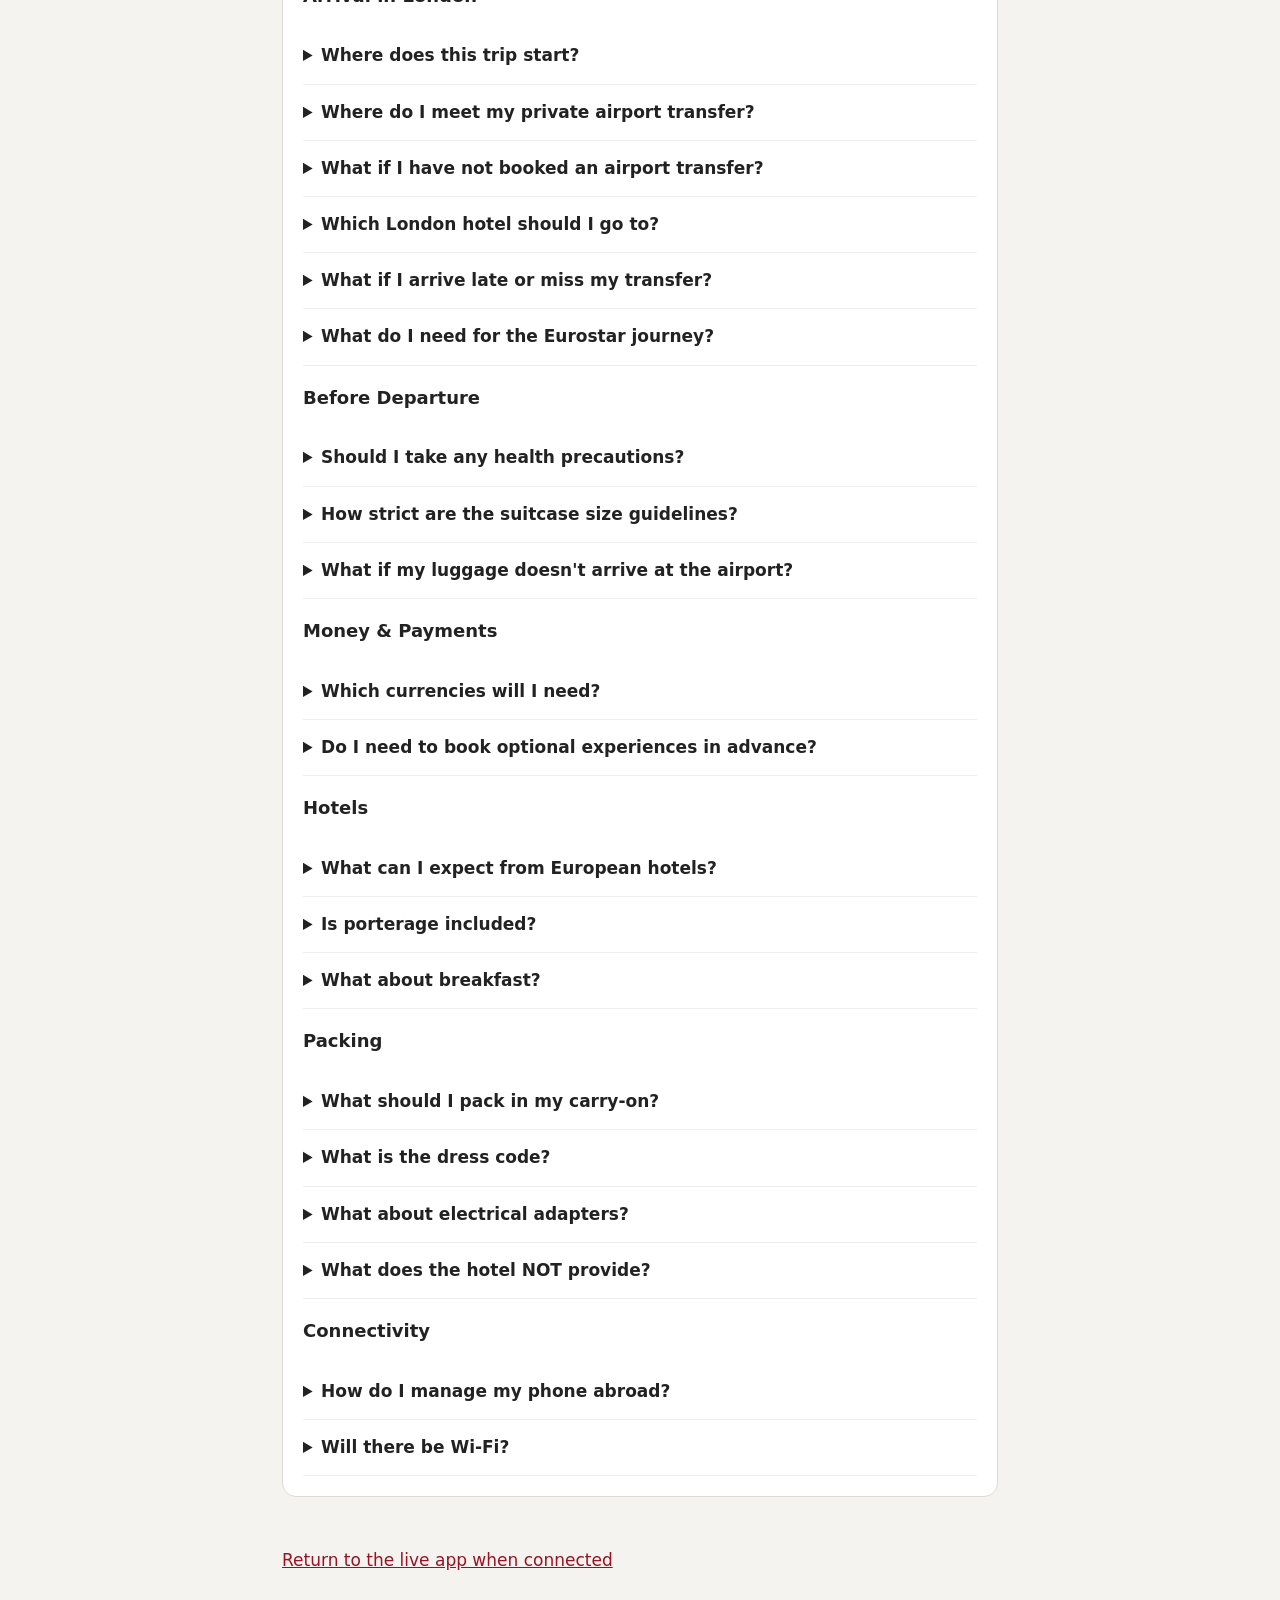
==== commit 55191f0c: "Clarify London bookings, transfers and preparation links" ====
--- a/offline-guide.html
+++ b/offline-guide.html
@@ -1,4 +1,4 @@
-<!doctype html><html lang="en"><meta charset="utf-8"><meta name="viewport" content="width=device-width,initial-scale=1"><meta name="theme-color" content="#ce1126"><title>Xmas Whirl · Offline guide</title><style>*{box-sizing:border-box}body{margin:0;background:#f5f3ef;color:#222;font:17px/1.6 system-ui,sans-serif}main{max-width:760px;margin:auto;padding:22px}header{border-top:5px solid #ce1126}h1{font:700 34px Georgia,serif;line-height:1.2}h2{font-size:23px;line-height:1.3}h3{font-size:18px}article,aside{padding:20px;margin:20px 0;background:white;border:1px solid #dedbd4;border-radius:14px}.badge{color:#976f17;font-weight:800;letter-spacing:.1em;font-size:13px}a{color:#9e1020}nav{display:flex;gap:8px;flex-wrap:wrap}nav a{padding:8px 13px;background:#fff;border:1px solid #ddd;border-radius:20px}li{margin:12px 0}.note{color:#555;font-size:15px}.schedule{padding-left:0;list-style:none}.time{font-weight:800;color:#8c6816;margin-right:10px}details{padding:14px 0;border-bottom:1px solid #eee}summary{cursor:pointer;font-weight:700}footer{padding:30px 0}</style><main><header><p class="badge">WWHI22L26A · SAVED TRIP GUIDE</p><h1>Xmas Whirl 2026</h1><p>Itinerary overviews, experiences, hotels and contacts.</p></header><aside><strong>This is the offline edition.</strong><p>It contains trip overviews, not live admin changes or announcements. Today’s detailed schedules are not saved here: view them online from 4 p.m. the day before. Maps, videos and sending responses need internet.</p><p class="note">Content edition: 17 November 2026. Reconnect and save again before travelling.</p><a href="./app.html">Try the live app</a></aside><nav aria-label="Tour days"><a href="#itinerary">Itinerary</a><a href="#experiences">Experiences</a><a href="#hotels">Hotels</a><a href="#contacts">Contacts</a><a href="#joining">Joining & FAQ</a></nav><article id="itinerary"><h2>Itinerary overview</h2><details id="day-1"><summary>Day 1 · London - Eurostar - Brussels - Amsterdam</summary><p class="badge">Tuesday 2026-12-22</p><p>Travel by Eurostar from London to Brussels, continue by coach to Amsterdam, then settle in with an evening orientation and dinner cruise.</p></details><details id="day-2"><summary>Day 2 · Amsterdam - Rhine Cruise - Heidelberg - Rhineland</summary><p class="badge">Wednesday 2026-12-23</p><p>Leave Amsterdam, cruise the Rhine, spend time in Heidelberg and continue to the Rhineland for dinner at the hotel.</p></details><details id="day-3"><summary>Day 3 · Rhineland - Innsbruck</summary><p class="badge">Thursday 2026-12-24</p><p>Cross into Austria with time in Munich before arriving in Innsbruck. Enjoy an included dinner in a local restaurant this evening.</p></details><details id="day-4"><summary>Day 4 · Innsbruck - Venice</summary><p class="badge">Friday 2026-12-25</p><p>Travel from Innsbruck to Venice, arrive at Tronchetto and enjoy Venice by water, glassblowing and time around St. Mark&#x27;s.</p></details><details id="day-5"><summary>Day 5 · Venice - Rome</summary><p class="badge">Saturday 2026-12-26</p><p>Travel south from Venice to Rome with useful comfort stops before an evening Optional Experience in the Eternal City.</p></details><details id="day-6"><summary>Day 6 · Rome Sightseeing and Free Time</summary><p class="badge">Sunday 2026-12-27</p><p>Explore Rome with free time and Optional Experiences including St Peter&#x27;s, the Roman Forum, the Colosseum and dinner.</p></details><details id="day-7"><summary>Day 7 · Rome - Florence Sightseeing</summary><p class="badge">Monday 2026-12-28</p><p>Travel from Rome to Florence for sightseeing with a Local Specialist and the Tuscan countryside dinner experience.</p></details><details id="day-8"><summary>Day 8 · Florence - Lucerne</summary><p class="badge">Tuesday 2026-12-29</p><p>Cross into Switzerland and arrive in Lucerne for orientation, the Lion Monument and dinner at the hotel.</p></details><details id="day-9"><summary>Day 9 · Lucerne Orientation and Free Time</summary><p class="badge">Wednesday 2026-12-30</p><p>Enjoy Lucerne and choose from alpine and countryside Optional Experiences before a free afternoon and evening.</p></details><details id="day-10"><summary>Day 10 · Lucerne - Paris</summary><p class="badge">Thursday 2026-12-31</p><p>Travel from Lucerne to Paris for the Seine cruise and Paris icons, followed by the La Nouvelle Eve cabaret and dinner experience.</p></details><details id="day-11"><summary>Day 11 · Paris Sightseeing and Free Time</summary><p class="badge">Friday 2027-01-01</p><p>Discover Paris and Montmartre, with free time, the Seine Cruise and Paris Icons experience and an included dinner.</p></details><details id="day-12"><summary>Day 12 · Depart Paris</summary><p class="badge">Saturday 2027-01-02</p><p>Depart Paris with arranged airport and Eurostar transfers.</p></details></article><article id="experiences"><h2>Experiences</h2><p id="offline-interest-note" class="note">You’re viewing offline. Connect to the internet to show or change your interest.</p><details><summary>Venice - Gondolas &amp; Grand Canal</summary><p>EUR 96</p><p>Venice is beautiful from every angle, but from the water it becomes unforgettable. Glide along the Grand Canal by private water taxi, then slip into the quieter canals by gondola for the classic Venice moment nobody wants to miss.</p><a data-interest-id="gondolas-and-grand-canal" class="interest-guide" href="./app.html?tab=experiences">I’m interested</a><small class="interest-guide-help"></small></details><details><summary>Rome - Piazzas &amp; Fountains of Rome + Pantheon Entrance</summary><p>EUR 57</p><p>Rome is at its best when you wander its backstreets and suddenly land in a grand piazza or beside a beautiful fountain. Explore with a Local Guide and uncover the Eternal City&#x27;s most charming corners, stories and photo moments.</p><a data-interest-id="piazzas-and-fountains-of-rome" class="interest-guide" href="./app.html?tab=experiences">I’m interested</a><small class="interest-guide-help"></small></details><details><summary>Rome - Legends and Landmarks of Rome</summary><p>EUR 46</p><p>Explore a quieter side of Rome with a Local Specialist, walking through the historic Jewish Quarter before discovering spectacular views over the Roman Forum — three thousand years of history in one photograph. Continue to the Capitoline Hill and Michelangelo’s beautifully designed Campidoglio square for a memorable insight into the stories, streets and landmarks of ancient Rome.</p><a data-interest-id="inside-st-peters-and-roman-forum" class="interest-guide" href="./app.html?tab=experiences">I’m interested</a><small class="interest-guide-help"></small></details><details><summary>Rome - Inside the Colosseum &amp; Roman Dinner</summary><p>EUR 134</p><p>Step inside the mighty Colosseum, where gladiators once fought and Roman history still feels alive, then celebrate the final evening with a traditional local dinner. Ancient drama and hearty Roman flavour in one brilliant night.</p><a data-interest-id="inside-the-colosseum-and-roman-dinner" class="interest-guide" href="./app.html?tab=experiences">I’m interested</a><small class="interest-guide-help"></small></details><details><summary>Florence - Dinner in the Tuscan Countryside</summary><p>EUR 80</p><p>Take a scenic drive to a friendly restaurant in the Tuscan countryside for a relaxed regional dinner with local ingredients and excellent wines from the surrounding vineyards.</p><a data-interest-id="dinner-in-the-tuscan-countryside" class="interest-guide" href="./app.html?tab=experiences">I’m interested</a><small class="interest-guide-help"></small></details><details><summary>Lucerne - Mount Pilatus &amp; Lake Cruise</summary><p>CHF 131</p><p>Ascend by cogwheel train to Mount Pilatus&#x27; summit, then descend by cable car and enjoy a scenic lake cruise surrounded by classic Swiss mountain views.</p><a data-interest-id="mount-pilatus-and-lake-cruise" class="interest-guide" href="./app.html?tab=experiences">I’m interested</a><small class="interest-guide-help"></small></details><details><summary>Lucerne - Swiss Countryside &amp; Carriages</summary><p>CHF 83</p><p>Take a step back in time with a horse-drawn carriage ride through rural Lucerne. Visit a local farm for fresh refreshments and experience the peace of Swiss country life.</p><a data-interest-id="swiss-countryside-and-carriages" class="interest-guide" href="./app.html?tab=experiences">I’m interested</a><small class="interest-guide-help"></small></details><details><summary>Paris - La Nouvelle Eve Cabaret Show &amp; Dinner</summary><p>EUR 169</p><p>Make it a proper Paris night out at La Nouvelle Eve, with dinner, sparkle, feathers, music and the famous French can-can. It is glamorous, playful and exactly the sort of evening people talk about long after the tour ends.</p><a data-interest-id="la-nouvelle-eve-cabaret-and-dinner" class="interest-guide" href="./app.html?tab=experiences">I’m interested</a><small class="interest-guide-help"></small></details><details><summary>Paris - Montmartre and Artists’ Village</summary><p>EUR 50</p><p>Discover the village atmosphere of Montmartre, with its cobbled streets, welcoming cafés and rich artistic heritage. Explore Place du Tertre, where painters and portrait artists bring the square to life, and enjoy the charm of this much-loved Paris neighbourhood near Sacré-Cœur.</p><a data-interest-id="montmartre-village-and-artists-square" class="interest-guide" href="./app.html?tab=experiences">I’m interested</a><small class="interest-guide-help"></small></details><details><summary>Paris - Seine Cruise &amp; Paris Icons</summary><p>EUR 51</p><p>Start Paris in style as the city lights up around you. Cruise the Seine past world-famous landmarks, then sweep through the streets by coach for those unforgettable first views of the Eiffel Tower, grand boulevards and glittering Paris icons.</p><a data-interest-id="seine-cruise-and-parisian-icons" class="interest-guide" href="./app.html?tab=experiences">I’m interested</a><small class="interest-guide-help"></small></details></article><article id="hotels"><h2>Hotels</h2><details><summary>Amsterdam · Mercure Hotel Amsterdam City</summary><p>Joan Muyskenweg 10, Amsterdam, Noord-Holland, 1096 CJ, Netherlands<br>+31 (0) 20 665 8181</p></details><details><summary>Sinsheim · Hotel Sinsheim</summary><p>In der Au 25, Sinsheim, Baden-Wurttemberg, 74889, Germany<br>+49 7261 40640</p></details><details><summary>Innsbruck · Hilton Garden Inn Innsbruck Tivoli</summary><p>Olympiastrasse 41, Innsbruck, Tyrol, 6020, Austria<br>+43 512 890404</p></details><details><summary>Venice / Mestre · Novotel Venezia Mestre Castellana Hotel</summary><p>Via Ceccherini 21, Mestre, Venice, Veneto, 30174, Italy<br>+39 0415066511</p></details><details><summary>Rome · PRECISE House Mantegna</summary><p>Via Mantegna 130, Rome, Lazio, 00147, Italy<br>+39 06 989521</p></details><details><summary>Florence · Radisson Blu Hotel, Florence</summary><p>Via Giovanni Agnelli, 33, Florence, Italy<br>+39 055 6490001</p></details><details><summary>Lucerne · Hotel Astoria</summary><p>Pilatusstrasse 29, 6002 Lucerne, Switzerland<br>+41 41 226 88 88</p></details><details><summary>Paris / La Défense · Renaissance Paris La Défense Hotel</summary><p>60 Cours Valmy, 92800 Paris La Défense, France<br>+33 1 41 97 50 50</p></details></article><article id="contacts"><h2>Contacts</h2><h3>Brendon Bush</h3><p>+447850880535<br>bushylove74@gmail.com</p><h3>European Guest Services</h3><p>+44 207 620 8900</p><p>European emergency number: 112</p><p class="note">Contact details are saved for reference. Calls need phone service; online messaging needs internet.</p></article><article id="joining"><h2>Joining & FAQ</h2><h3>Before Departure</h3><details><summary>Should I take any health precautions?</summary><p>Check any personal health or medication questions with your healthcare professional before travel. Keep essential medication and your travel insurance details in your carry-on.</p></details><details><summary>How strict are the suitcase size guidelines?</summary><p>They&#x27;re guidelines - don&#x27;t stress about an inch here or there. That said, the coach doesn&#x27;t have elastic sides, so please pack reasonably. Travelling lighter makes life easier, especially with early morning bag collections.</p></details><details><summary>What if my luggage doesn&#x27;t arrive at the airport?</summary><p>Fill out a report at the baggage claim desk immediately and include all your hotels on it. Always photograph your suitcase before check-in.</p></details><h3>Arrival in London</h3><details><summary>Where does this trip start?</summary><p>This Xmas Whirl trip starts in London. Day 1 is Tuesday 22 December 2026, travelling by Eurostar from London St Pancras to Brussels, then by coach to Amsterdam. Please follow the London joining instructions in your booking documents.</p></details><details><summary>Where do I meet an airport transfer?</summary><p>Check your booking documents for your London arrival airport, whether a transfer is included, and its meeting point and time. London has several airports, so there is no single terminal or meeting point for everyone. If anything is unclear, contact your booking agent before travelling.</p></details><details><summary>Which London hotel should I go to?</summary><p>Use the pre-tour London hotel and address shown in your joining documents. The Day 1 hotel in this app is in Amsterdam, where we stay after travelling from London. Your pre-tour London hotel has not yet been confirmed in the app.</p></details><details><summary>What if I arrive late or miss my transfer?</summary><p>Use the assistance number in your travel documents and tell your booking agent or Travel Director. If you need to arrange your own transport, confirm the London hotel address first and use official airport transport or a licensed taxi. Allow enough time to join the early Day 1 departure.</p></details><details><summary>What do I need for the Eurostar journey?</summary><p>Keep your passport and travel documents in your day bag. Follow Brendon’s latest meeting and departure instructions in Today. Allow time for station check-in and border checks; your joining documents and live updates take priority over the saved itinerary.</p></details><h3>Money &amp; Payments</h3><details><summary>Which currencies will I need?</summary><p>Use pounds sterling in London, euros in the euro-area countries on our route, and Swiss francs in Switzerland. Bring a suitable payment card and some local cash. Check overseas fees with your bank before departure.</p></details><details><summary>Do I need to book optional experiences in advance?</summary><p>No - you&#x27;ll book these with Brendon once the trip is underway. Come with an open mind and an appetite for the extraordinary.</p></details><h3>Hotels</h3><details><summary>What can I expect from European hotels?</summary><p>Rooms are smaller than North American equivalents. Beds are usually standard doubles, not king size. Insert your key card into the slot inside your room to activate electricity - keep it away from your phone. No irons in most hotels.</p></details><details><summary>Is porterage included?</summary><p>Yes - one bag per person, included. Your suitcase is collected each morning and delivered to your next room. Keep a day bag with everything you need during the day.</p></details><details><summary>What about breakfast?</summary><p>Breakfast and luggage times vary by day and hotel. Check Today and Brendon’s latest announcements; Day 1 has an early departure from London.</p></details><h3>Packing</h3><details><summary>What should I pack in my carry-on?</summary><p>Valuables, a change of clothes, prescription medication, and anything you cannot be separated from. Airlines do lose luggage - especially on connecting flights.</p></details><details><summary>What is the dress code?</summary><p>Almost everything is come-as-you-are, but pack one smart outfit for special dinners. Churches require covered shoulders and knees - a scarf is your best friend. Shoes must be comfortable and already broken-in before you arrive.</p></details><details><summary>What about electrical adapters?</summary><p>Bring adapters suitable for the UK and continental Europe, including Switzerland. Check that your chargers support the local voltage. Keep your phone charger and power bank in your day bag.</p></details><details><summary>What does the hotel NOT provide?</summary><p>Washcloths, hair conditioner, and kettles (becoming more common but not guaranteed). Hairdryers provided but usually basic.</p></details><h3>Connectivity</h3><details><summary>How do I manage my phone abroad?</summary><p>Make sure your phone is set up for international roaming before you leave. An eSIM often offers better value - Airalo is a reliable provider with European data plans. Keep photos of your passport and documents on your phone and also email them to yourself.</p></details><details><summary>Will there be Wi-Fi?</summary><p>Hotel Wi-Fi quality varies. Check that your mobile plan covers the UK, the European countries on the route and Switzerland. Save the offline guide while connected so you can read the itinerary and hotel details without mobile data.</p></details><style>.interest-guide{display:inline-block;padding:10px 16px;border-radius:12px;background:#16863c;color:white;font-weight:700;text-decoration:none}.interest-guide[aria-disabled=true]{background:#666;cursor:default}.interest-guide-help{display:block;color:#555}</style><script>
+<!doctype html><html lang="en"><meta charset="utf-8"><meta name="viewport" content="width=device-width,initial-scale=1"><meta name="theme-color" content="#ce1126"><title>Xmas Whirl · Offline guide</title><style>*{box-sizing:border-box}body{margin:0;background:#f5f3ef;color:#222;font:17px/1.6 system-ui,sans-serif}main{max-width:760px;margin:auto;padding:22px}header{border-top:5px solid #ce1126}h1{font:700 34px Georgia,serif;line-height:1.2}h2{font-size:23px;line-height:1.3}h3{font-size:18px}article,aside{padding:20px;margin:20px 0;background:white;border:1px solid #dedbd4;border-radius:14px}.badge{color:#976f17;font-weight:800;letter-spacing:.1em;font-size:13px}a{color:#9e1020}nav{display:flex;gap:8px;flex-wrap:wrap}nav a{padding:8px 13px;background:#fff;border:1px solid #ddd;border-radius:20px}li{margin:12px 0}.note{color:#555;font-size:15px}.schedule{padding-left:0;list-style:none}.time{font-weight:800;color:#8c6816;margin-right:10px}details{padding:14px 0;border-bottom:1px solid #eee}summary{cursor:pointer;font-weight:700}footer{padding:30px 0}</style><main><header><p class="badge">WWHI22L26A · SAVED TRIP GUIDE</p><h1>Xmas Whirl 2026</h1><p>Itinerary overviews, experiences, hotels and contacts.</p></header><aside><strong>This is the offline edition.</strong><p>It contains trip overviews, not live admin changes or announcements. Today’s detailed schedules are not saved here: view them online from 4 p.m. the day before. Maps, videos and sending responses need internet.</p><p class="note">Content edition: 18 November 2026. Reconnect and save again before travelling.</p><a href="./app.html">Try the live app</a></aside><nav aria-label="Tour days"><a href="#itinerary">Itinerary</a><a href="#experiences">Experiences</a><a href="#hotels">Hotels</a><a href="#contacts">Contacts</a><a href="#joining">Joining & FAQ</a></nav><article id="itinerary"><h2>Itinerary overview</h2><details id="day-1"><summary>Day 1 · London - Eurostar - Brussels - Amsterdam</summary><p class="badge">Tuesday 2026-12-22</p><p>Travel by Eurostar from London to Brussels, continue by coach to Amsterdam, then settle in with an evening orientation and dinner cruise.</p></details><details id="day-2"><summary>Day 2 · Amsterdam - Rhine Cruise - Heidelberg - Rhineland</summary><p class="badge">Wednesday 2026-12-23</p><p>Leave Amsterdam, cruise the Rhine, spend time in Heidelberg and continue to the Rhineland for dinner at the hotel.</p></details><details id="day-3"><summary>Day 3 · Rhineland - Innsbruck</summary><p class="badge">Thursday 2026-12-24</p><p>Cross into Austria with time in Munich before arriving in Innsbruck. Enjoy an included dinner in a local restaurant this evening.</p></details><details id="day-4"><summary>Day 4 · Innsbruck - Venice</summary><p class="badge">Friday 2026-12-25</p><p>Travel from Innsbruck to Venice, arrive at Tronchetto and enjoy Venice by water, glassblowing and time around St. Mark&#x27;s.</p></details><details id="day-5"><summary>Day 5 · Venice - Rome</summary><p class="badge">Saturday 2026-12-26</p><p>Travel south from Venice to Rome with useful comfort stops before an evening Optional Experience in the Eternal City.</p></details><details id="day-6"><summary>Day 6 · Rome Sightseeing and Free Time</summary><p class="badge">Sunday 2026-12-27</p><p>Explore Rome with free time and Optional Experiences including St Peter&#x27;s, the Roman Forum, the Colosseum and dinner.</p></details><details id="day-7"><summary>Day 7 · Rome - Florence Sightseeing</summary><p class="badge">Monday 2026-12-28</p><p>Travel from Rome to Florence for sightseeing with a Local Specialist and the Tuscan countryside dinner experience.</p></details><details id="day-8"><summary>Day 8 · Florence - Lucerne</summary><p class="badge">Tuesday 2026-12-29</p><p>Cross into Switzerland and arrive in Lucerne for orientation, the Lion Monument and dinner at the hotel.</p></details><details id="day-9"><summary>Day 9 · Lucerne Orientation and Free Time</summary><p class="badge">Wednesday 2026-12-30</p><p>Enjoy Lucerne and choose from alpine and countryside Optional Experiences before a free afternoon and evening.</p></details><details id="day-10"><summary>Day 10 · Lucerne - Paris</summary><p class="badge">Thursday 2026-12-31</p><p>Travel from Lucerne to Paris for the Seine cruise and Paris icons, followed by the La Nouvelle Eve cabaret and dinner experience.</p></details><details id="day-11"><summary>Day 11 · Paris Sightseeing and Free Time</summary><p class="badge">Friday 2027-01-01</p><p>Discover Paris and Montmartre, with free time, the Seine Cruise and Paris Icons experience and an included dinner.</p></details><details id="day-12"><summary>Day 12 · Depart Paris</summary><p class="badge">Saturday 2027-01-02</p><p>Depart Paris with arranged airport and Eurostar transfers.</p></details></article><article id="experiences"><h2>Experiences</h2><p id="offline-interest-note" class="note">You’re viewing offline. Connect to the internet to show or change your interest.</p><details><summary>Venice - Gondolas &amp; Grand Canal</summary><p>EUR 96</p><p>Venice is beautiful from every angle, but from the water it becomes unforgettable. Glide along the Grand Canal by private water taxi, then slip into the quieter canals by gondola for the classic Venice moment nobody wants to miss.</p><a data-interest-id="gondolas-and-grand-canal" class="interest-guide" href="./app.html?tab=experiences">I’m interested</a><small class="interest-guide-help"></small></details><details><summary>Rome - Piazzas &amp; Fountains of Rome + Pantheon Entrance</summary><p>EUR 57</p><p>Rome is at its best when you wander its backstreets and suddenly land in a grand piazza or beside a beautiful fountain. Explore with a Local Guide and uncover the Eternal City&#x27;s most charming corners, stories and photo moments.</p><a data-interest-id="piazzas-and-fountains-of-rome" class="interest-guide" href="./app.html?tab=experiences">I’m interested</a><small class="interest-guide-help"></small></details><details><summary>Rome - Legends and Landmarks of Rome</summary><p>EUR 46</p><p>Explore a quieter side of Rome with a Local Specialist, walking through the historic Jewish Quarter before discovering spectacular views over the Roman Forum — three thousand years of history in one photograph. Continue to the Capitoline Hill and Michelangelo’s beautifully designed Campidoglio square for a memorable insight into the stories, streets and landmarks of ancient Rome.</p><a data-interest-id="inside-st-peters-and-roman-forum" class="interest-guide" href="./app.html?tab=experiences">I’m interested</a><small class="interest-guide-help"></small></details><details><summary>Rome - Inside the Colosseum &amp; Roman Dinner</summary><p>EUR 134</p><p>Step inside the mighty Colosseum, where gladiators once fought and Roman history still feels alive, then celebrate the final evening with a traditional local dinner. Ancient drama and hearty Roman flavour in one brilliant night.</p><a data-interest-id="inside-the-colosseum-and-roman-dinner" class="interest-guide" href="./app.html?tab=experiences">I’m interested</a><small class="interest-guide-help"></small></details><details><summary>Florence - Dinner in the Tuscan Countryside</summary><p>EUR 80</p><p>Take a scenic drive to a friendly restaurant in the Tuscan countryside for a relaxed regional dinner with local ingredients and excellent wines from the surrounding vineyards.</p><a data-interest-id="dinner-in-the-tuscan-countryside" class="interest-guide" href="./app.html?tab=experiences">I’m interested</a><small class="interest-guide-help"></small></details><details><summary>Lucerne - Mount Pilatus &amp; Lake Cruise</summary><p>CHF 131</p><p>Ascend by cogwheel train to Mount Pilatus&#x27; summit, then descend by cable car and enjoy a scenic lake cruise surrounded by classic Swiss mountain views.</p><a data-interest-id="mount-pilatus-and-lake-cruise" class="interest-guide" href="./app.html?tab=experiences">I’m interested</a><small class="interest-guide-help"></small></details><details><summary>Lucerne - Swiss Countryside &amp; Carriages</summary><p>CHF 83</p><p>Take a step back in time with a horse-drawn carriage ride through rural Lucerne. Visit a local farm for fresh refreshments and experience the peace of Swiss country life.</p><a data-interest-id="swiss-countryside-and-carriages" class="interest-guide" href="./app.html?tab=experiences">I’m interested</a><small class="interest-guide-help"></small></details><details><summary>Paris - La Nouvelle Eve Cabaret Show &amp; Dinner</summary><p>EUR 169</p><p>Make it a proper Paris night out at La Nouvelle Eve, with dinner, sparkle, feathers, music and the famous French can-can. It is glamorous, playful and exactly the sort of evening people talk about long after the tour ends.</p><a data-interest-id="la-nouvelle-eve-cabaret-and-dinner" class="interest-guide" href="./app.html?tab=experiences">I’m interested</a><small class="interest-guide-help"></small></details><details><summary>Paris - Montmartre and Artists’ Village</summary><p>EUR 50</p><p>Discover the village atmosphere of Montmartre, with its cobbled streets, welcoming cafés and rich artistic heritage. Explore Place du Tertre, where painters and portrait artists bring the square to life, and enjoy the charm of this much-loved Paris neighbourhood near Sacré-Cœur.</p><a data-interest-id="montmartre-village-and-artists-square" class="interest-guide" href="./app.html?tab=experiences">I’m interested</a><small class="interest-guide-help"></small></details><details><summary>Paris - Seine Cruise &amp; Paris Icons</summary><p>EUR 51</p><p>Start Paris in style as the city lights up around you. Cruise the Seine past world-famous landmarks, then sweep through the streets by coach for those unforgettable first views of the Eiffel Tower, grand boulevards and glittering Paris icons.</p><a data-interest-id="seine-cruise-and-parisian-icons" class="interest-guide" href="./app.html?tab=experiences">I’m interested</a><small class="interest-guide-help"></small></details></article><article id="hotels"><h2>Hotels</h2><details><summary>Amsterdam · Mercure Hotel Amsterdam City</summary><p>Joan Muyskenweg 10, Amsterdam, Noord-Holland, 1096 CJ, Netherlands<br>+31 (0) 20 665 8181</p></details><details><summary>Sinsheim · Hotel Sinsheim</summary><p>In der Au 25, Sinsheim, Baden-Wurttemberg, 74889, Germany<br>+49 7261 40640</p></details><details><summary>Innsbruck · Hilton Garden Inn Innsbruck Tivoli</summary><p>Olympiastrasse 41, Innsbruck, Tyrol, 6020, Austria<br>+43 512 890404</p></details><details><summary>Venice / Mestre · Novotel Venezia Mestre Castellana Hotel</summary><p>Via Ceccherini 21, Mestre, Venice, Veneto, 30174, Italy<br>+39 0415066511</p></details><details><summary>Rome · PRECISE House Mantegna</summary><p>Via Mantegna 130, Rome, Lazio, 00147, Italy<br>+39 06 989521</p></details><details><summary>Florence · Radisson Blu Hotel, Florence</summary><p>Via Giovanni Agnelli, 33, Florence, Italy<br>+39 055 6490001</p></details><details><summary>Lucerne · Hotel Astoria</summary><p>Pilatusstrasse 29, 6002 Lucerne, Switzerland<br>+41 41 226 88 88</p></details><details><summary>Paris / La Défense · Renaissance Paris La Défense Hotel</summary><p>60 Cours Valmy, 92800 Paris La Défense, France<br>+33 1 41 97 50 50</p></details></article><article id="contacts"><h2>Contacts</h2><h3>Brendon Bush</h3><p>+447850880535<br>bushylove74@gmail.com</p><h3>European Guest Services</h3><p>+44 207 620 8900</p><p>European emergency number: 112</p><p class="note">Contact details are saved for reference. Calls need phone service; online messaging needs internet.</p></article><article id="joining"><h2>Joining & FAQ</h2><h3>Arrival in London</h3><details><summary>Where does this trip start?</summary><p>There are two booking lengths. The 14-day booking includes arrival in London on Sunday 20 December 2026 at the Tower Hotel London, where Trafalgar representatives will be available. On Monday 21 December, meet your Local Guide in hotel reception at 8:15 a.m. for your included London city sightseeing tour. The 12-day booking joins the onward journey on Tuesday 22 December: Eurostar from London St Pancras to Brussels, then by coach to Amsterdam. The app numbers this shared journey as Day 1. Your booking documents confirm which London accommodation and sightseeing are included for you.</p></details><details><summary>Where do I meet my private airport transfer?</summary><p>If your private transfer was booked via Trafalgar, your Addison Lee driver will be waiting in the terminal after you have collected your bags and cleared customs. Look to the side of the arrivals area for your driver. If you cannot find them, call European Guest Services on +44 207 620 8900. Please do not call Brendon about airport transfers: he cannot locate or arrange your driver. European Guest Services can help.</p><p><a href="tel:+442076208900">Call European Guest Services: +44 207 620 8900</a></p></details><details><summary>What if I have not booked an airport transfer?</summary><p>You will need to make your own way to the Tower Hotel London. If you would like a private transfer arranged before you arrive, contact Trafalgar or your booking agent in advance to request and confirm a booking. A private transfer is not automatically included for everyone.</p></details><details><summary>Which London hotel should I go to?</summary><p>The London joining hotel is the Tower Hotel London, St Katharine’s Way, London E1W 1LD, United Kingdom. Check your booking documents for the nights included in your booking. If you are staying elsewhere, follow the London information page’s Tuesday departure instructions for joining at the Tower Hotel.</p></details><details><summary>What if I arrive late or miss my transfer?</summary><p>For a delayed arrival, a missed pre-booked transfer or a driver you cannot find, contact European Guest Services on +44 207 620 8900 or europeanguestservices@ttc.com. Call for immediate help. Please contact them directly rather than Brendon, as he cannot resolve airport-transfer arrangements.</p><p><a href="tel:+442076208900">Call European Guest Services: +44 207 620 8900</a></p><p><a href="mailto:europeanguestservices@ttc.com">Email European Guest Services</a></p></details><details><summary>What do I need for the Eurostar journey?</summary><p>Keep your passport and travel documents easily accessible and follow the Eurostar boarding instructions linked below. Consolidate your luggage into as few bags as possible and make sure they are easy for you to carry: you must carry your own bags through the stations and onto and off the trains at both ends. Follow the London information page and Brendon’s latest departure instructions. The boarding-instructions link needs internet.</p><p><a href="https://trafalgar.world/guides/allbrands/regions/discoveries/eurostar/">Eurostar boarding instructions</a></p></details><h3>Before Departure</h3><details><summary>Should I take any health precautions?</summary><p>Check any personal health or medication questions with your healthcare professional before travel. Keep essential medication and your travel insurance details in your carry-on.</p></details><details><summary>How strict are the suitcase size guidelines?</summary><p>They&#x27;re guidelines - don&#x27;t stress about an inch here or there. That said, the coach doesn&#x27;t have elastic sides, so please pack reasonably. Travelling lighter makes life easier, especially with early morning bag collections.</p></details><details><summary>What if my luggage doesn&#x27;t arrive at the airport?</summary><p>Fill out a report at the baggage claim desk immediately and include all your hotels on it. Always photograph your suitcase before check-in.</p></details><h3>Money &amp; Payments</h3><details><summary>Which currencies will I need?</summary><p>Use pounds sterling in London, euros in the euro-area countries on our route, and Swiss francs in Switzerland. Bring a suitable payment card and some local cash. Check overseas fees with your bank before departure.</p></details><details><summary>Do I need to book optional experiences in advance?</summary><p>No - you&#x27;ll book these with Brendon once the trip is underway. Come with an open mind and an appetite for the extraordinary.</p></details><h3>Hotels</h3><details><summary>What can I expect from European hotels?</summary><p>Rooms are smaller than North American equivalents. Beds are usually standard doubles, not king size. Insert your key card into the slot inside your room to activate electricity - keep it away from your phone. No irons in most hotels.</p></details><details><summary>Is porterage included?</summary><p>Yes - one bag per person, included. Your suitcase is collected each morning and delivered to your next room. Keep a day bag with everything you need during the day.</p></details><details><summary>What about breakfast?</summary><p>Breakfast and luggage times vary by day and hotel. Check Today and Brendon’s latest announcements; Day 1 has an early departure from London.</p></details><h3>Packing</h3><details><summary>What should I pack in my carry-on?</summary><p>Valuables, a change of clothes, prescription medication, and anything you cannot be separated from. Airlines do lose luggage - especially on connecting flights.</p></details><details><summary>What is the dress code?</summary><p>Almost everything is come-as-you-are, but pack one smart outfit for special dinners. Churches require covered shoulders and knees - a scarf is your best friend. Shoes must be comfortable and already broken-in before you arrive.</p></details><details><summary>What about electrical adapters?</summary><p>Bring adapters suitable for the UK and continental Europe, including Switzerland. Check that your chargers support the local voltage. Keep your phone charger and power bank in your day bag.</p></details><details><summary>What does the hotel NOT provide?</summary><p>Washcloths, hair conditioner, and kettles (becoming more common but not guaranteed). Hairdryers provided but usually basic.</p></details><h3>Connectivity</h3><details><summary>How do I manage my phone abroad?</summary><p>Make sure your phone is set up for international roaming before you leave. An eSIM often offers better value - Airalo is a reliable provider with European data plans. Keep photos of your passport and documents on your phone and also email them to yourself.</p></details><details><summary>Will there be Wi-Fi?</summary><p>Hotel Wi-Fi quality varies. Check that your mobile plan covers the UK, the European countries on the route and Switzerland. Save the offline guide while connected so you can read the itinerary and hotel details without mobile data.</p></details><style>.interest-guide{display:inline-block;padding:10px 16px;border-radius:12px;background:#16863c;color:white;font-weight:700;text-decoration:none}.interest-guide[aria-disabled=true]{background:#666;cursor:default}.interest-guide-help{display:block;color:#555}</style><script>
 function updateOfflineInterest(){
  let saved=[];try{saved=JSON.parse(localStorage.getItem('wwhi22l26a-interest-saved')||'[]');if(!Array.isArray(saved))saved=[];}catch{}
  const offline=navigator.onLine===false;
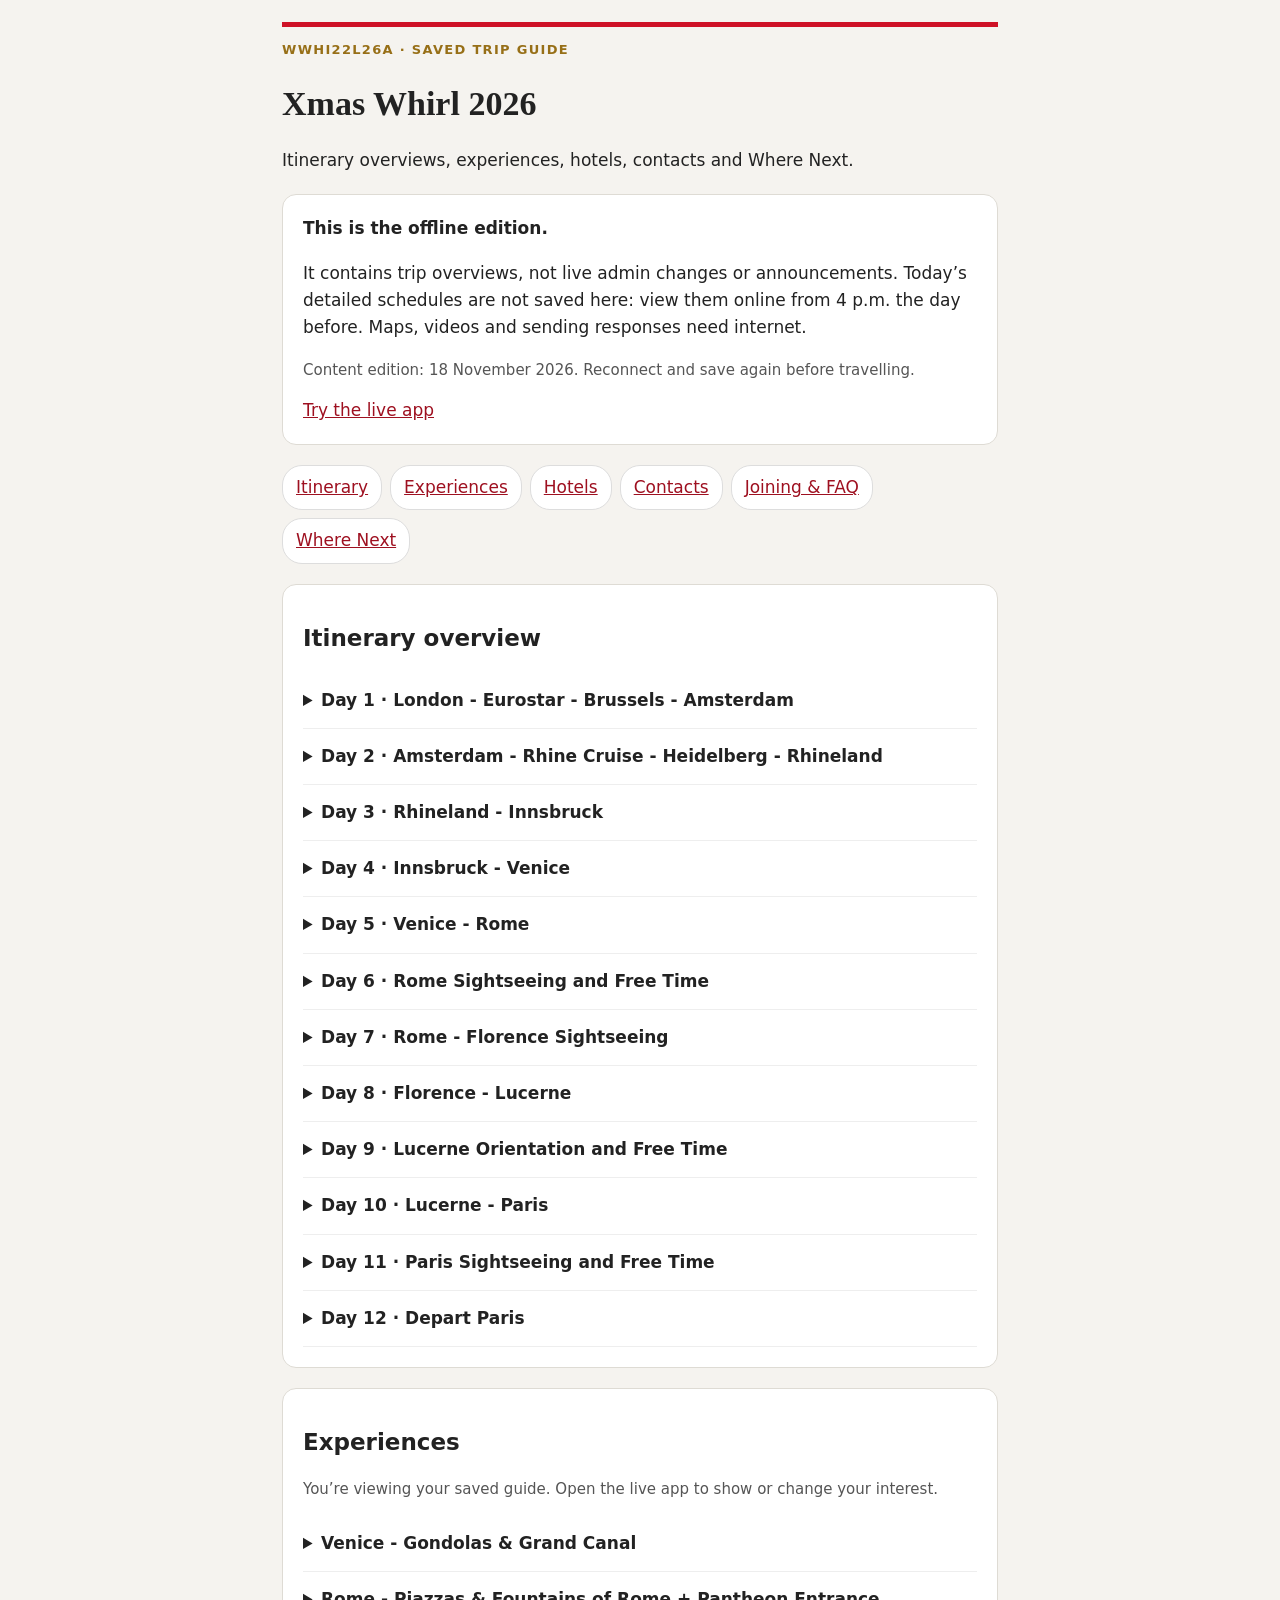
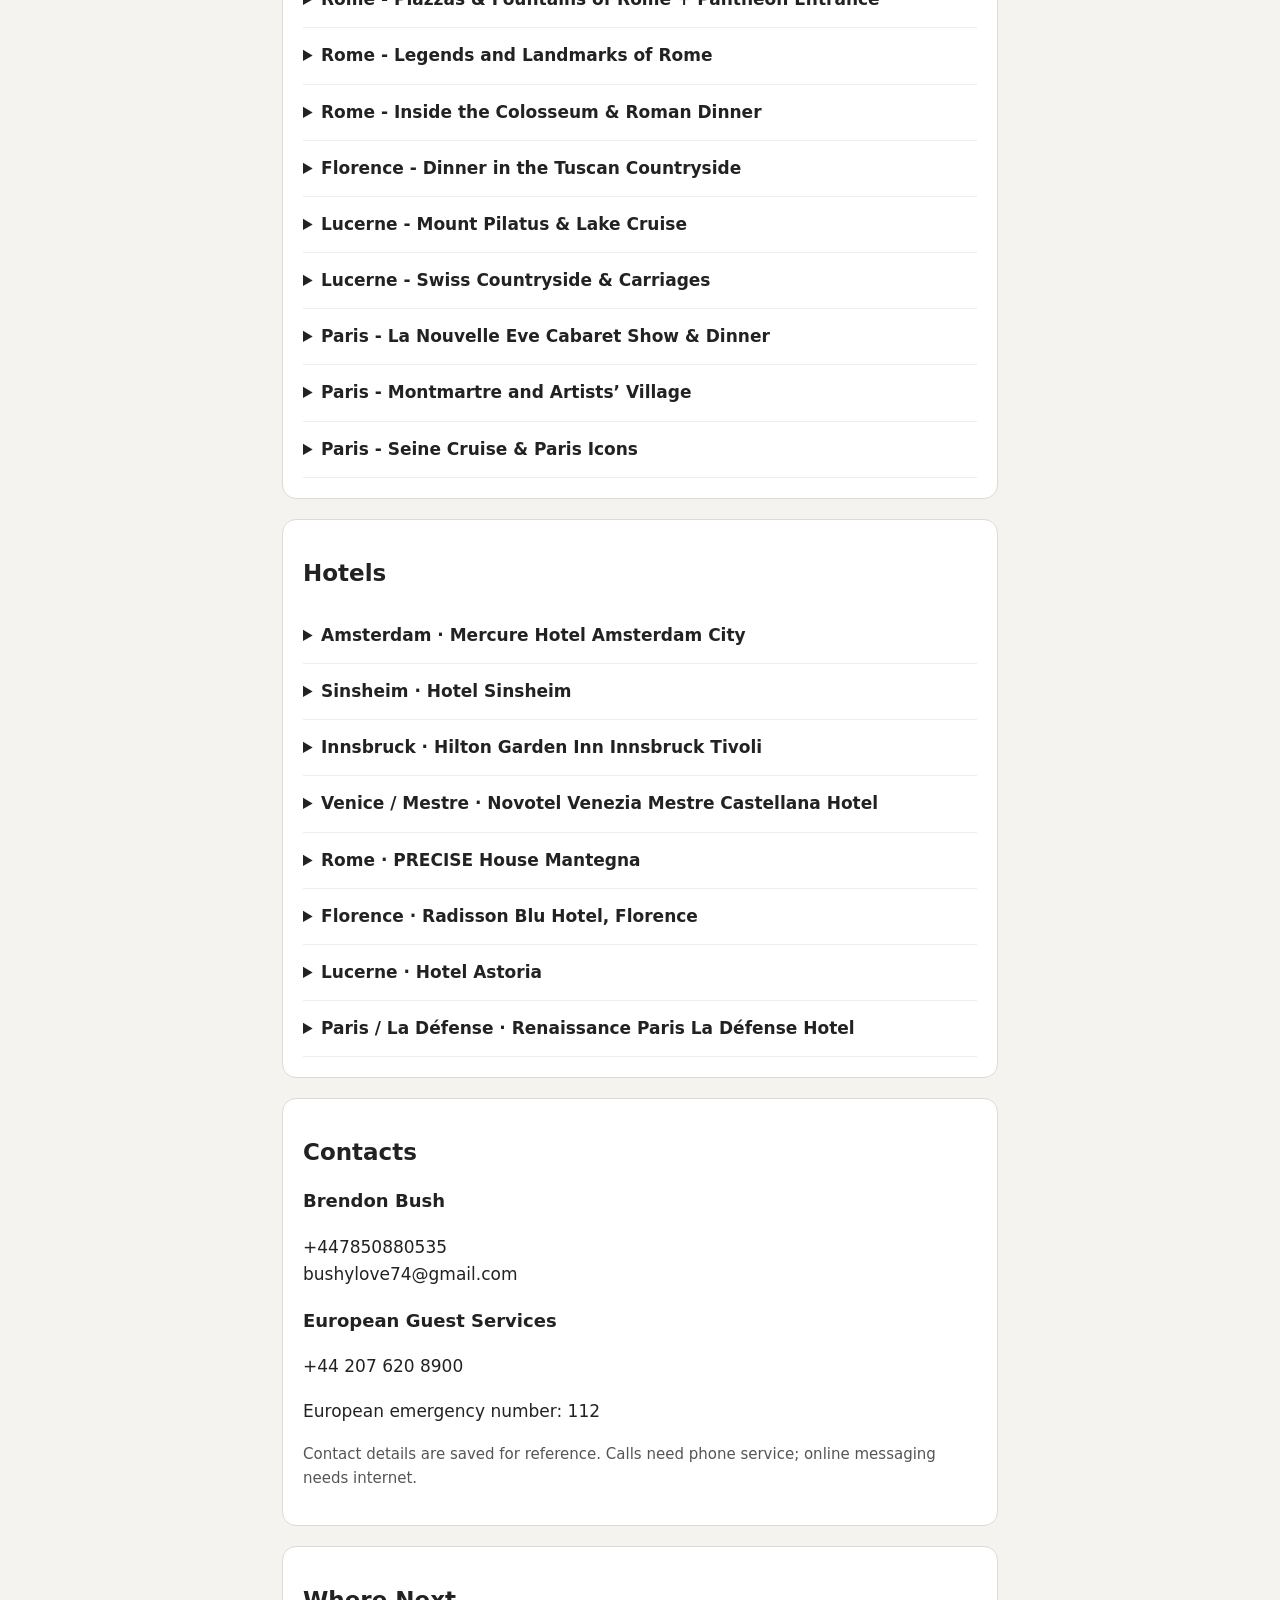
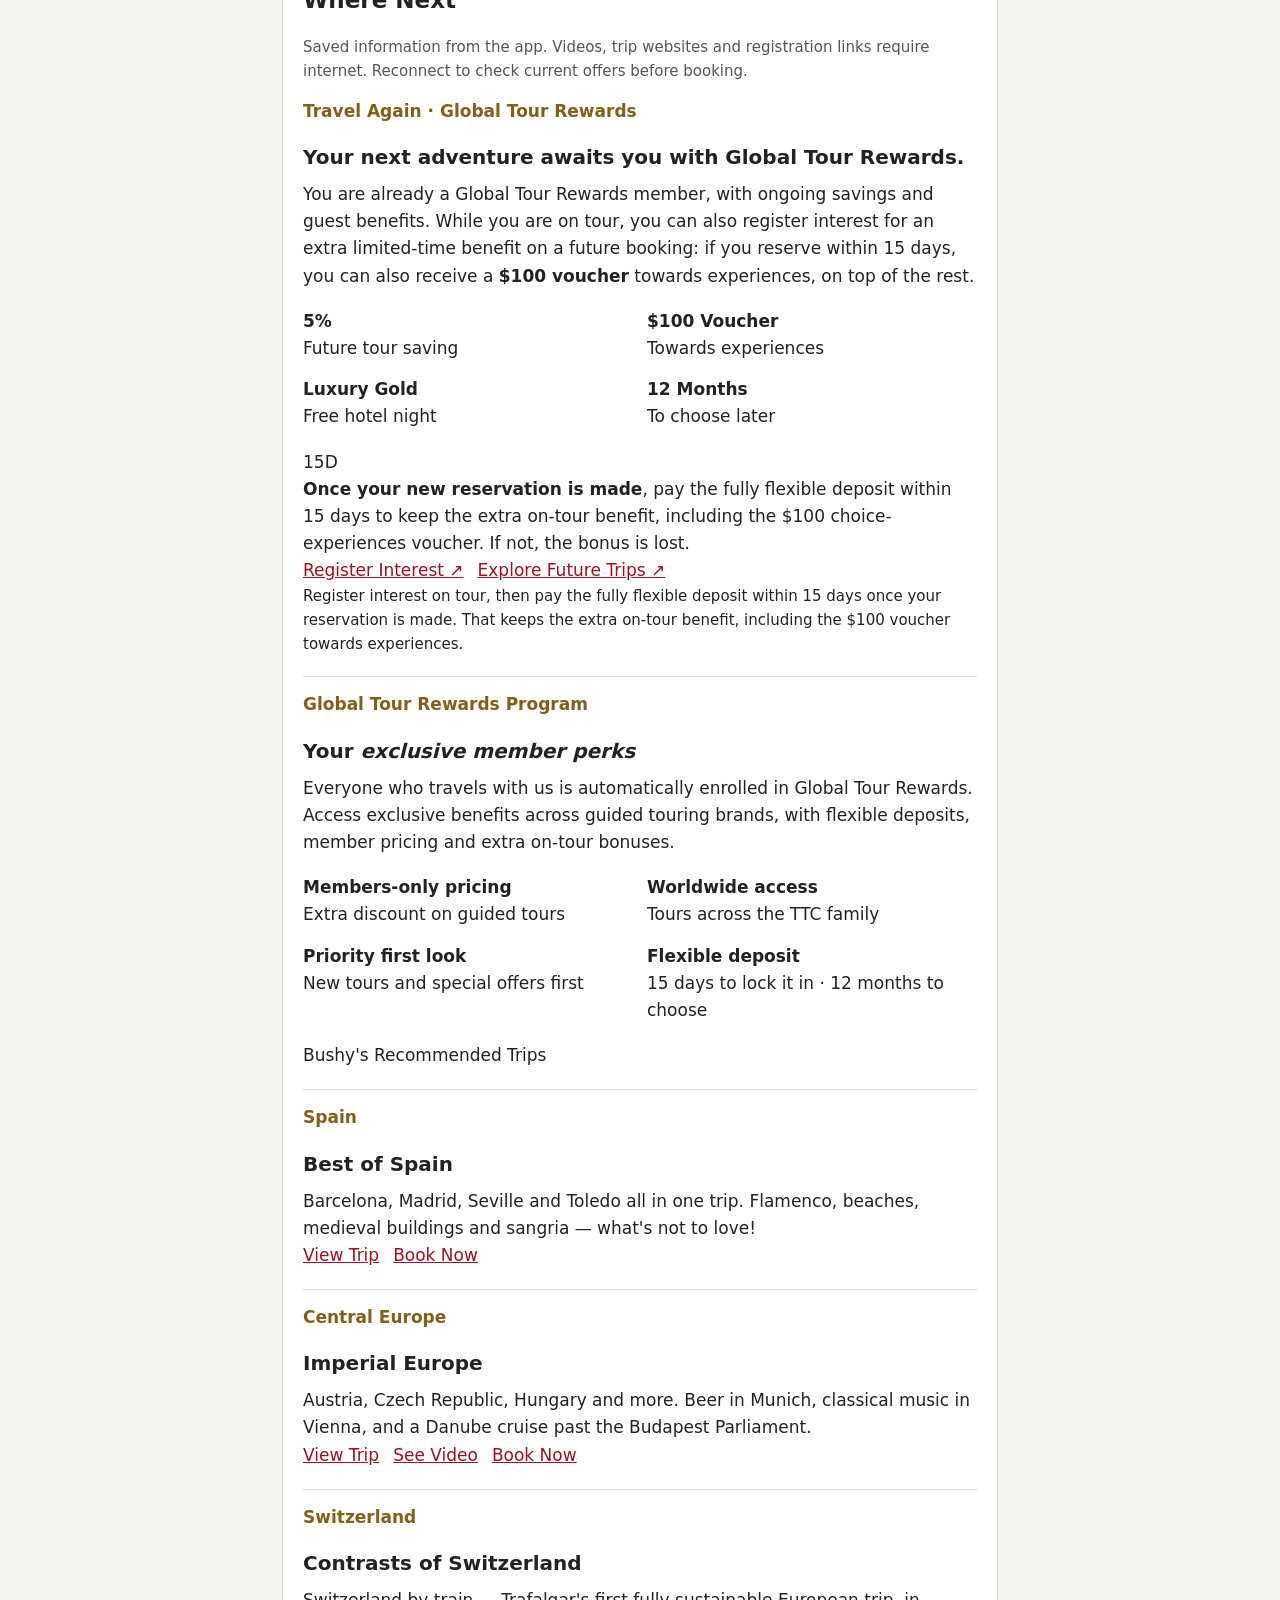
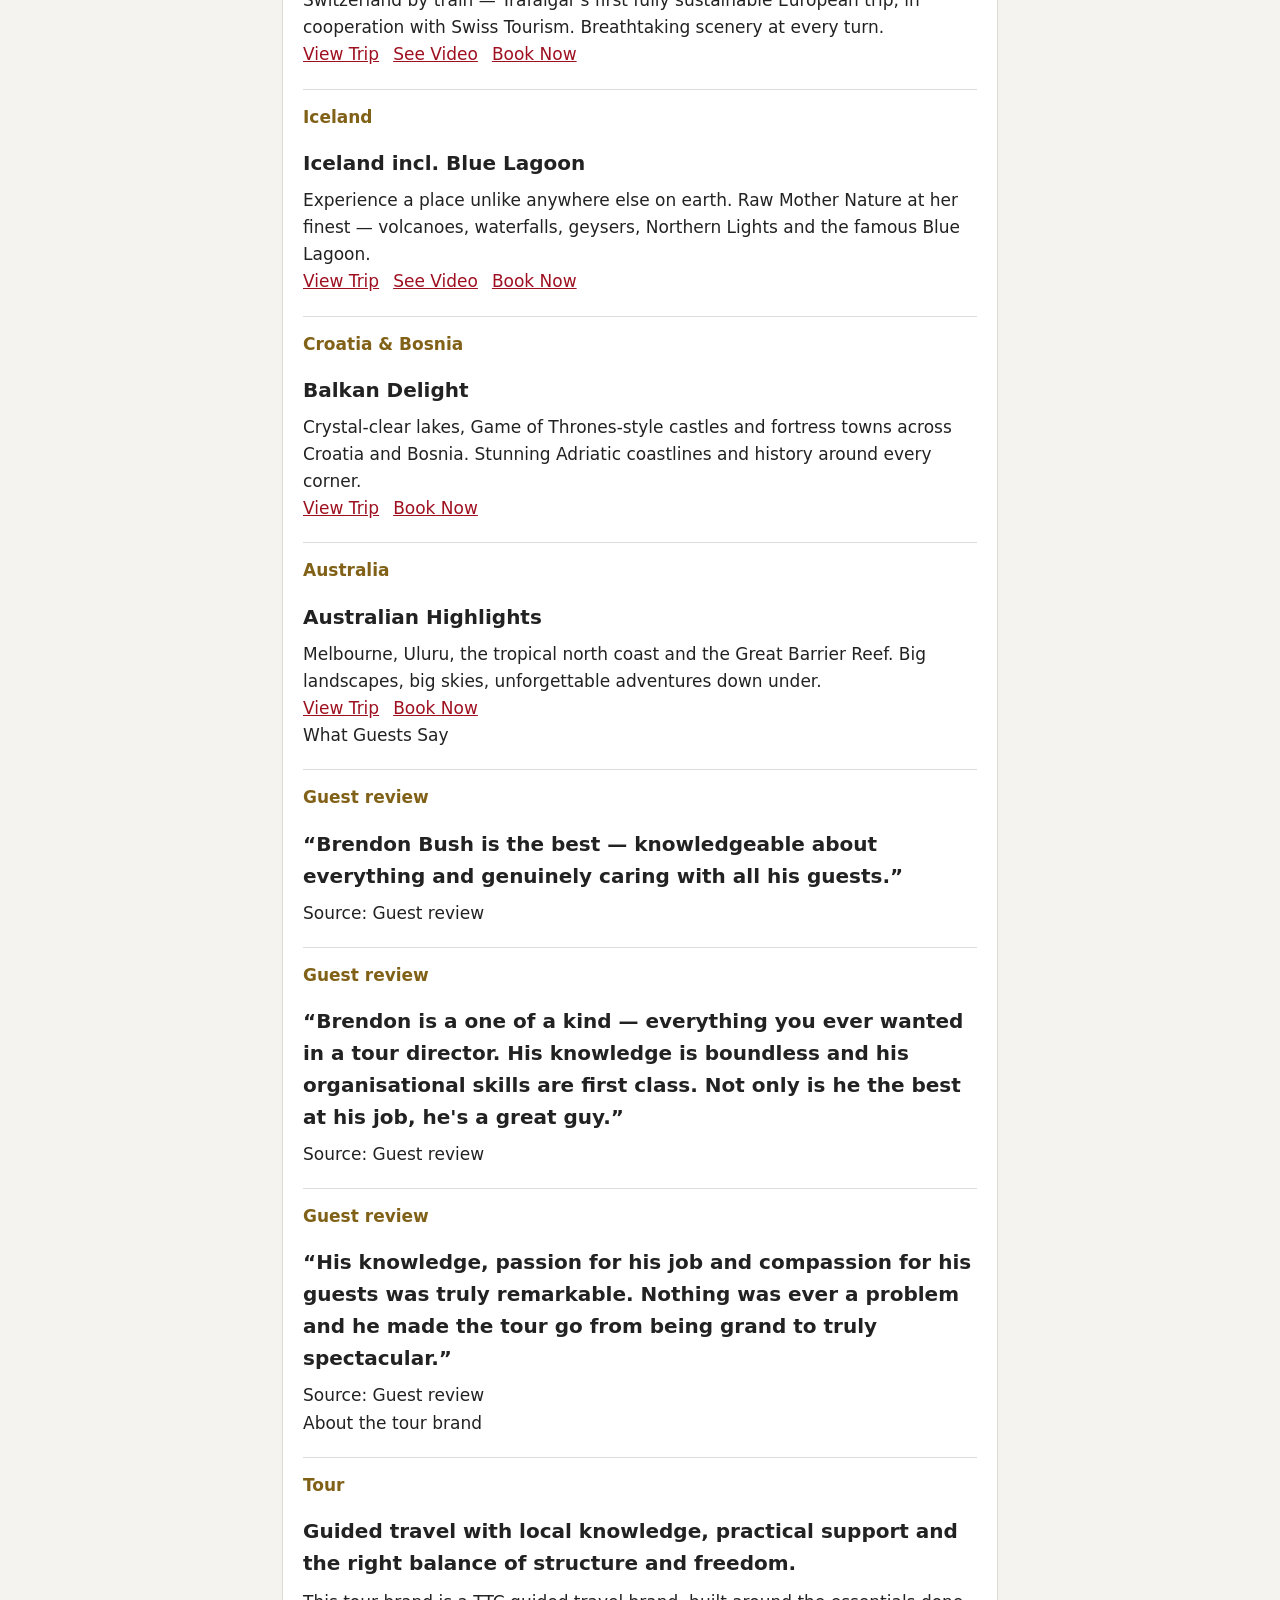
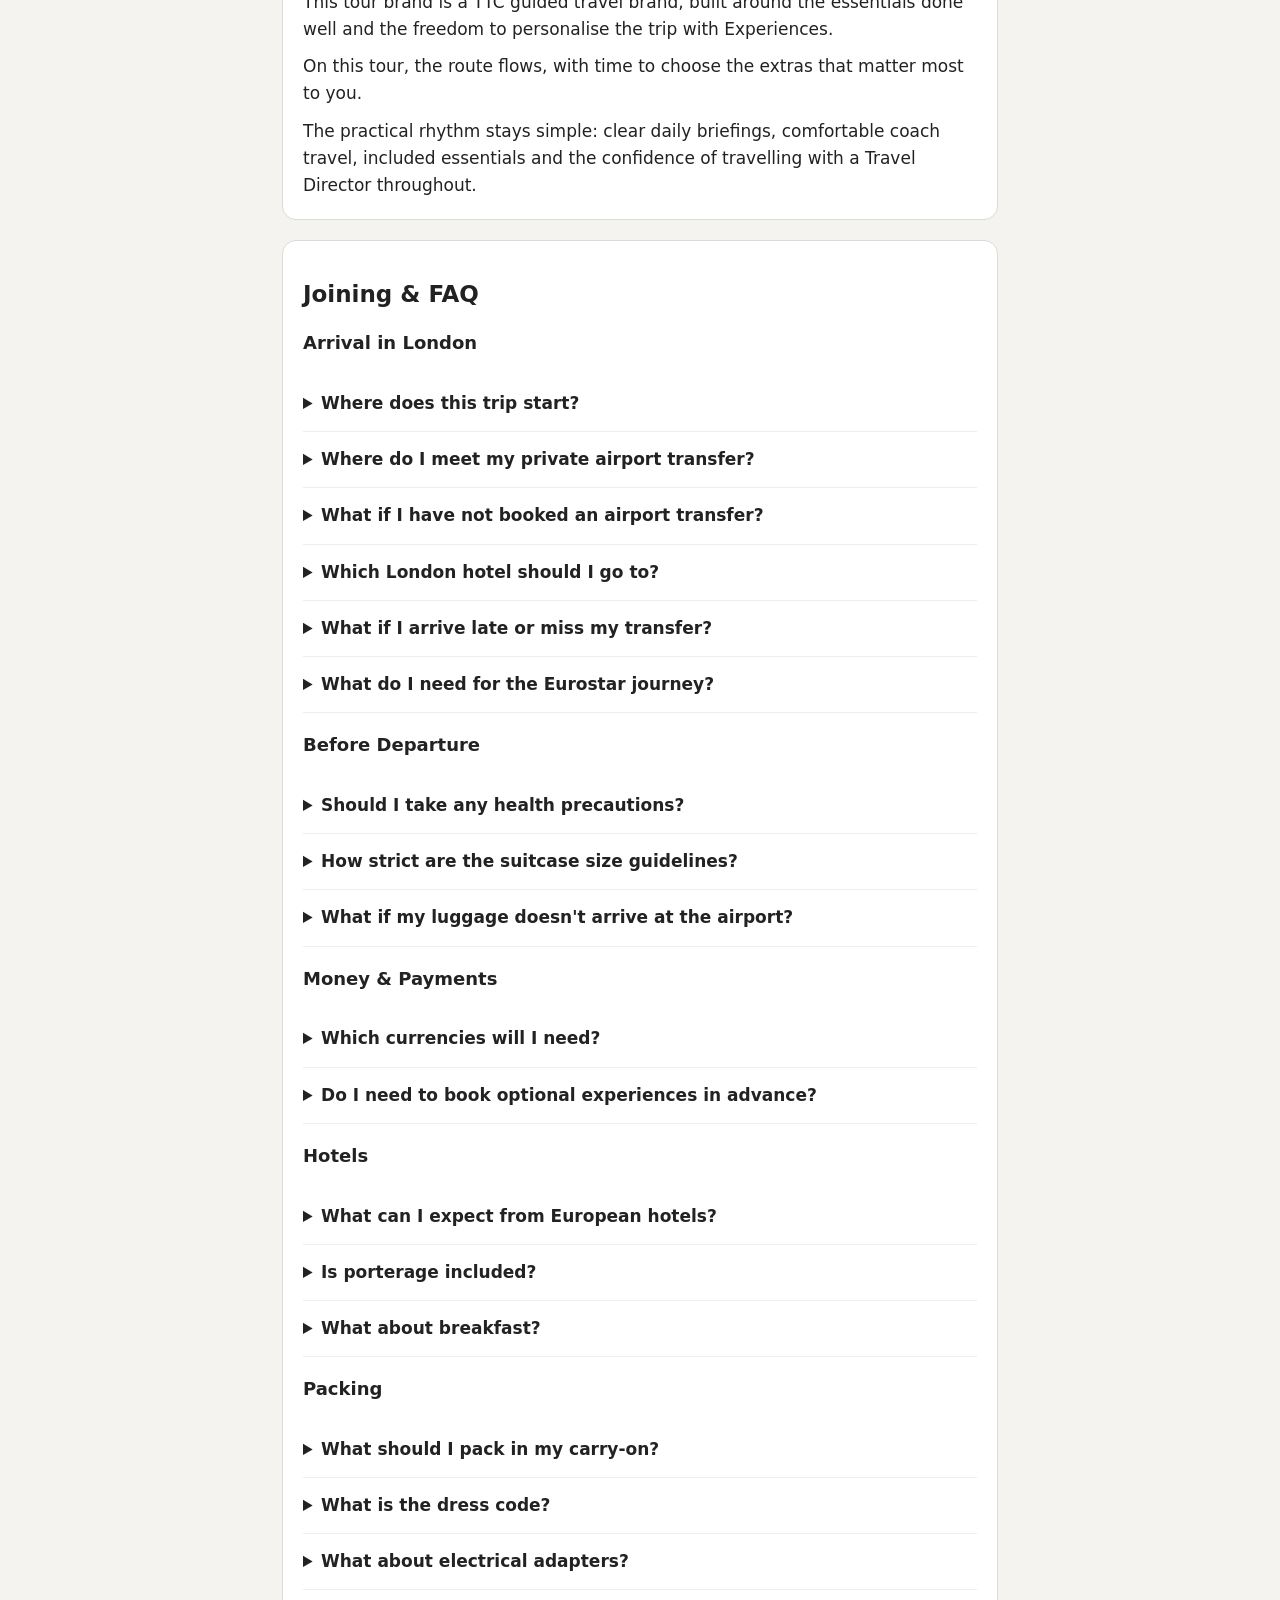
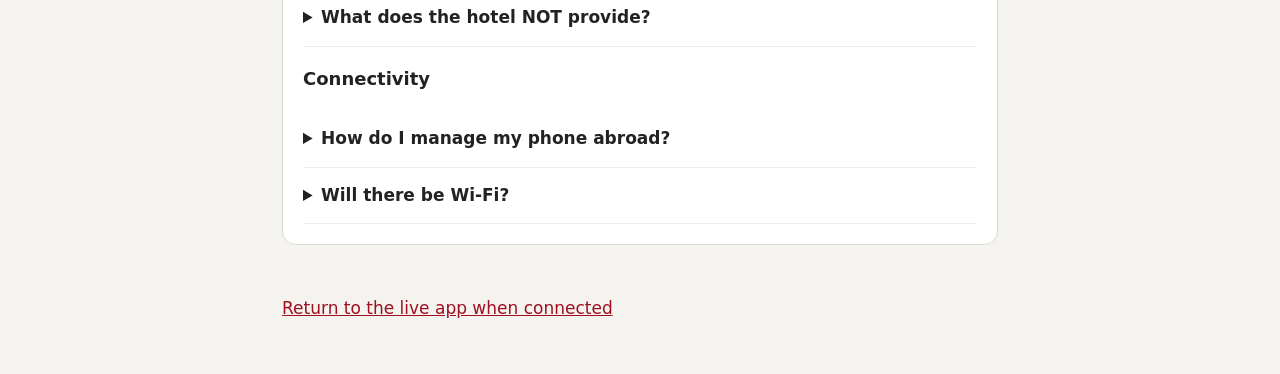
==== commit a7f9046d: "Refine welcome resources, experience spacing and offline Where Next" ====
--- a/offline-guide.html
+++ b/offline-guide.html
@@ -1,4 +1,163 @@
-<!doctype html><html lang="en"><meta charset="utf-8"><meta name="viewport" content="width=device-width,initial-scale=1"><meta name="theme-color" content="#ce1126"><title>Xmas Whirl · Offline guide</title><style>*{box-sizing:border-box}body{margin:0;background:#f5f3ef;color:#222;font:17px/1.6 system-ui,sans-serif}main{max-width:760px;margin:auto;padding:22px}header{border-top:5px solid #ce1126}h1{font:700 34px Georgia,serif;line-height:1.2}h2{font-size:23px;line-height:1.3}h3{font-size:18px}article,aside{padding:20px;margin:20px 0;background:white;border:1px solid #dedbd4;border-radius:14px}.badge{color:#976f17;font-weight:800;letter-spacing:.1em;font-size:13px}a{color:#9e1020}nav{display:flex;gap:8px;flex-wrap:wrap}nav a{padding:8px 13px;background:#fff;border:1px solid #ddd;border-radius:20px}li{margin:12px 0}.note{color:#555;font-size:15px}.schedule{padding-left:0;list-style:none}.time{font-weight:800;color:#8c6816;margin-right:10px}details{padding:14px 0;border-bottom:1px solid #eee}summary{cursor:pointer;font-weight:700}footer{padding:30px 0}</style><main><header><p class="badge">WWHI22L26A · SAVED TRIP GUIDE</p><h1>Xmas Whirl 2026</h1><p>Itinerary overviews, experiences, hotels and contacts.</p></header><aside><strong>This is the offline edition.</strong><p>It contains trip overviews, not live admin changes or announcements. Today’s detailed schedules are not saved here: view them online from 4 p.m. the day before. Maps, videos and sending responses need internet.</p><p class="note">Content edition: 18 November 2026. Reconnect and save again before travelling.</p><a href="./app.html">Try the live app</a></aside><nav aria-label="Tour days"><a href="#itinerary">Itinerary</a><a href="#experiences">Experiences</a><a href="#hotels">Hotels</a><a href="#contacts">Contacts</a><a href="#joining">Joining & FAQ</a></nav><article id="itinerary"><h2>Itinerary overview</h2><details id="day-1"><summary>Day 1 · London - Eurostar - Brussels - Amsterdam</summary><p class="badge">Tuesday 2026-12-22</p><p>Travel by Eurostar from London to Brussels, continue by coach to Amsterdam, then settle in with an evening orientation and dinner cruise.</p></details><details id="day-2"><summary>Day 2 · Amsterdam - Rhine Cruise - Heidelberg - Rhineland</summary><p class="badge">Wednesday 2026-12-23</p><p>Leave Amsterdam, cruise the Rhine, spend time in Heidelberg and continue to the Rhineland for dinner at the hotel.</p></details><details id="day-3"><summary>Day 3 · Rhineland - Innsbruck</summary><p class="badge">Thursday 2026-12-24</p><p>Cross into Austria with time in Munich before arriving in Innsbruck. Enjoy an included dinner in a local restaurant this evening.</p></details><details id="day-4"><summary>Day 4 · Innsbruck - Venice</summary><p class="badge">Friday 2026-12-25</p><p>Travel from Innsbruck to Venice, arrive at Tronchetto and enjoy Venice by water, glassblowing and time around St. Mark&#x27;s.</p></details><details id="day-5"><summary>Day 5 · Venice - Rome</summary><p class="badge">Saturday 2026-12-26</p><p>Travel south from Venice to Rome with useful comfort stops before an evening Optional Experience in the Eternal City.</p></details><details id="day-6"><summary>Day 6 · Rome Sightseeing and Free Time</summary><p class="badge">Sunday 2026-12-27</p><p>Explore Rome with free time and Optional Experiences including St Peter&#x27;s, the Roman Forum, the Colosseum and dinner.</p></details><details id="day-7"><summary>Day 7 · Rome - Florence Sightseeing</summary><p class="badge">Monday 2026-12-28</p><p>Travel from Rome to Florence for sightseeing with a Local Specialist and the Tuscan countryside dinner experience.</p></details><details id="day-8"><summary>Day 8 · Florence - Lucerne</summary><p class="badge">Tuesday 2026-12-29</p><p>Cross into Switzerland and arrive in Lucerne for orientation, the Lion Monument and dinner at the hotel.</p></details><details id="day-9"><summary>Day 9 · Lucerne Orientation and Free Time</summary><p class="badge">Wednesday 2026-12-30</p><p>Enjoy Lucerne and choose from alpine and countryside Optional Experiences before a free afternoon and evening.</p></details><details id="day-10"><summary>Day 10 · Lucerne - Paris</summary><p class="badge">Thursday 2026-12-31</p><p>Travel from Lucerne to Paris for the Seine cruise and Paris icons, followed by the La Nouvelle Eve cabaret and dinner experience.</p></details><details id="day-11"><summary>Day 11 · Paris Sightseeing and Free Time</summary><p class="badge">Friday 2027-01-01</p><p>Discover Paris and Montmartre, with free time, the Seine Cruise and Paris Icons experience and an included dinner.</p></details><details id="day-12"><summary>Day 12 · Depart Paris</summary><p class="badge">Saturday 2027-01-02</p><p>Depart Paris with arranged airport and Eurostar transfers.</p></details></article><article id="experiences"><h2>Experiences</h2><p id="offline-interest-note" class="note">You’re viewing offline. Connect to the internet to show or change your interest.</p><details><summary>Venice - Gondolas &amp; Grand Canal</summary><p>EUR 96</p><p>Venice is beautiful from every angle, but from the water it becomes unforgettable. Glide along the Grand Canal by private water taxi, then slip into the quieter canals by gondola for the classic Venice moment nobody wants to miss.</p><a data-interest-id="gondolas-and-grand-canal" class="interest-guide" href="./app.html?tab=experiences">I’m interested</a><small class="interest-guide-help"></small></details><details><summary>Rome - Piazzas &amp; Fountains of Rome + Pantheon Entrance</summary><p>EUR 57</p><p>Rome is at its best when you wander its backstreets and suddenly land in a grand piazza or beside a beautiful fountain. Explore with a Local Guide and uncover the Eternal City&#x27;s most charming corners, stories and photo moments.</p><a data-interest-id="piazzas-and-fountains-of-rome" class="interest-guide" href="./app.html?tab=experiences">I’m interested</a><small class="interest-guide-help"></small></details><details><summary>Rome - Legends and Landmarks of Rome</summary><p>EUR 46</p><p>Explore a quieter side of Rome with a Local Specialist, walking through the historic Jewish Quarter before discovering spectacular views over the Roman Forum — three thousand years of history in one photograph. Continue to the Capitoline Hill and Michelangelo’s beautifully designed Campidoglio square for a memorable insight into the stories, streets and landmarks of ancient Rome.</p><a data-interest-id="inside-st-peters-and-roman-forum" class="interest-guide" href="./app.html?tab=experiences">I’m interested</a><small class="interest-guide-help"></small></details><details><summary>Rome - Inside the Colosseum &amp; Roman Dinner</summary><p>EUR 134</p><p>Step inside the mighty Colosseum, where gladiators once fought and Roman history still feels alive, then celebrate the final evening with a traditional local dinner. Ancient drama and hearty Roman flavour in one brilliant night.</p><a data-interest-id="inside-the-colosseum-and-roman-dinner" class="interest-guide" href="./app.html?tab=experiences">I’m interested</a><small class="interest-guide-help"></small></details><details><summary>Florence - Dinner in the Tuscan Countryside</summary><p>EUR 80</p><p>Take a scenic drive to a friendly restaurant in the Tuscan countryside for a relaxed regional dinner with local ingredients and excellent wines from the surrounding vineyards.</p><a data-interest-id="dinner-in-the-tuscan-countryside" class="interest-guide" href="./app.html?tab=experiences">I’m interested</a><small class="interest-guide-help"></small></details><details><summary>Lucerne - Mount Pilatus &amp; Lake Cruise</summary><p>CHF 131</p><p>Ascend by cogwheel train to Mount Pilatus&#x27; summit, then descend by cable car and enjoy a scenic lake cruise surrounded by classic Swiss mountain views.</p><a data-interest-id="mount-pilatus-and-lake-cruise" class="interest-guide" href="./app.html?tab=experiences">I’m interested</a><small class="interest-guide-help"></small></details><details><summary>Lucerne - Swiss Countryside &amp; Carriages</summary><p>CHF 83</p><p>Take a step back in time with a horse-drawn carriage ride through rural Lucerne. Visit a local farm for fresh refreshments and experience the peace of Swiss country life.</p><a data-interest-id="swiss-countryside-and-carriages" class="interest-guide" href="./app.html?tab=experiences">I’m interested</a><small class="interest-guide-help"></small></details><details><summary>Paris - La Nouvelle Eve Cabaret Show &amp; Dinner</summary><p>EUR 169</p><p>Make it a proper Paris night out at La Nouvelle Eve, with dinner, sparkle, feathers, music and the famous French can-can. It is glamorous, playful and exactly the sort of evening people talk about long after the tour ends.</p><a data-interest-id="la-nouvelle-eve-cabaret-and-dinner" class="interest-guide" href="./app.html?tab=experiences">I’m interested</a><small class="interest-guide-help"></small></details><details><summary>Paris - Montmartre and Artists’ Village</summary><p>EUR 50</p><p>Discover the village atmosphere of Montmartre, with its cobbled streets, welcoming cafés and rich artistic heritage. Explore Place du Tertre, where painters and portrait artists bring the square to life, and enjoy the charm of this much-loved Paris neighbourhood near Sacré-Cœur.</p><a data-interest-id="montmartre-village-and-artists-square" class="interest-guide" href="./app.html?tab=experiences">I’m interested</a><small class="interest-guide-help"></small></details><details><summary>Paris - Seine Cruise &amp; Paris Icons</summary><p>EUR 51</p><p>Start Paris in style as the city lights up around you. Cruise the Seine past world-famous landmarks, then sweep through the streets by coach for those unforgettable first views of the Eiffel Tower, grand boulevards and glittering Paris icons.</p><a data-interest-id="seine-cruise-and-parisian-icons" class="interest-guide" href="./app.html?tab=experiences">I’m interested</a><small class="interest-guide-help"></small></details></article><article id="hotels"><h2>Hotels</h2><details><summary>Amsterdam · Mercure Hotel Amsterdam City</summary><p>Joan Muyskenweg 10, Amsterdam, Noord-Holland, 1096 CJ, Netherlands<br>+31 (0) 20 665 8181</p></details><details><summary>Sinsheim · Hotel Sinsheim</summary><p>In der Au 25, Sinsheim, Baden-Wurttemberg, 74889, Germany<br>+49 7261 40640</p></details><details><summary>Innsbruck · Hilton Garden Inn Innsbruck Tivoli</summary><p>Olympiastrasse 41, Innsbruck, Tyrol, 6020, Austria<br>+43 512 890404</p></details><details><summary>Venice / Mestre · Novotel Venezia Mestre Castellana Hotel</summary><p>Via Ceccherini 21, Mestre, Venice, Veneto, 30174, Italy<br>+39 0415066511</p></details><details><summary>Rome · PRECISE House Mantegna</summary><p>Via Mantegna 130, Rome, Lazio, 00147, Italy<br>+39 06 989521</p></details><details><summary>Florence · Radisson Blu Hotel, Florence</summary><p>Via Giovanni Agnelli, 33, Florence, Italy<br>+39 055 6490001</p></details><details><summary>Lucerne · Hotel Astoria</summary><p>Pilatusstrasse 29, 6002 Lucerne, Switzerland<br>+41 41 226 88 88</p></details><details><summary>Paris / La Défense · Renaissance Paris La Défense Hotel</summary><p>60 Cours Valmy, 92800 Paris La Défense, France<br>+33 1 41 97 50 50</p></details></article><article id="contacts"><h2>Contacts</h2><h3>Brendon Bush</h3><p>+447850880535<br>bushylove74@gmail.com</p><h3>European Guest Services</h3><p>+44 207 620 8900</p><p>European emergency number: 112</p><p class="note">Contact details are saved for reference. Calls need phone service; online messaging needs internet.</p></article><article id="joining"><h2>Joining & FAQ</h2><h3>Arrival in London</h3><details><summary>Where does this trip start?</summary><p>There are two booking lengths. The 14-day booking includes arrival in London on Sunday 20 December 2026 at the Tower Hotel London, where Trafalgar representatives will be available. On Monday 21 December, meet your Local Guide in hotel reception at 8:15 a.m. for your included London city sightseeing tour. The 12-day booking joins the onward journey on Tuesday 22 December: Eurostar from London St Pancras to Brussels, then by coach to Amsterdam. The app numbers this shared journey as Day 1. Your booking documents confirm which London accommodation and sightseeing are included for you.</p></details><details><summary>Where do I meet my private airport transfer?</summary><p>If your private transfer was booked via Trafalgar, your Addison Lee driver will be waiting in the terminal after you have collected your bags and cleared customs. Look to the side of the arrivals area for your driver. If you cannot find them, call European Guest Services on +44 207 620 8900. Please do not call Brendon about airport transfers: he cannot locate or arrange your driver. European Guest Services can help.</p><p><a href="tel:+442076208900">Call European Guest Services: +44 207 620 8900</a></p></details><details><summary>What if I have not booked an airport transfer?</summary><p>You will need to make your own way to the Tower Hotel London. If you would like a private transfer arranged before you arrive, contact Trafalgar or your booking agent in advance to request and confirm a booking. A private transfer is not automatically included for everyone.</p></details><details><summary>Which London hotel should I go to?</summary><p>The London joining hotel is the Tower Hotel London, St Katharine’s Way, London E1W 1LD, United Kingdom. Check your booking documents for the nights included in your booking. If you are staying elsewhere, follow the London information page’s Tuesday departure instructions for joining at the Tower Hotel.</p></details><details><summary>What if I arrive late or miss my transfer?</summary><p>For a delayed arrival, a missed pre-booked transfer or a driver you cannot find, contact European Guest Services on +44 207 620 8900 or europeanguestservices@ttc.com. Call for immediate help. Please contact them directly rather than Brendon, as he cannot resolve airport-transfer arrangements.</p><p><a href="tel:+442076208900">Call European Guest Services: +44 207 620 8900</a></p><p><a href="mailto:europeanguestservices@ttc.com">Email European Guest Services</a></p></details><details><summary>What do I need for the Eurostar journey?</summary><p>Keep your passport and travel documents easily accessible and follow the Eurostar boarding instructions linked below. Consolidate your luggage into as few bags as possible and make sure they are easy for you to carry: you must carry your own bags through the stations and onto and off the trains at both ends. Follow the London information page and Brendon’s latest departure instructions. The boarding-instructions link needs internet.</p><p><a href="https://trafalgar.world/guides/allbrands/regions/discoveries/eurostar/">Eurostar boarding instructions</a></p></details><h3>Before Departure</h3><details><summary>Should I take any health precautions?</summary><p>Check any personal health or medication questions with your healthcare professional before travel. Keep essential medication and your travel insurance details in your carry-on.</p></details><details><summary>How strict are the suitcase size guidelines?</summary><p>They&#x27;re guidelines - don&#x27;t stress about an inch here or there. That said, the coach doesn&#x27;t have elastic sides, so please pack reasonably. Travelling lighter makes life easier, especially with early morning bag collections.</p></details><details><summary>What if my luggage doesn&#x27;t arrive at the airport?</summary><p>Fill out a report at the baggage claim desk immediately and include all your hotels on it. Always photograph your suitcase before check-in.</p></details><h3>Money &amp; Payments</h3><details><summary>Which currencies will I need?</summary><p>Use pounds sterling in London, euros in the euro-area countries on our route, and Swiss francs in Switzerland. Bring a suitable payment card and some local cash. Check overseas fees with your bank before departure.</p></details><details><summary>Do I need to book optional experiences in advance?</summary><p>No - you&#x27;ll book these with Brendon once the trip is underway. Come with an open mind and an appetite for the extraordinary.</p></details><h3>Hotels</h3><details><summary>What can I expect from European hotels?</summary><p>Rooms are smaller than North American equivalents. Beds are usually standard doubles, not king size. Insert your key card into the slot inside your room to activate electricity - keep it away from your phone. No irons in most hotels.</p></details><details><summary>Is porterage included?</summary><p>Yes - one bag per person, included. Your suitcase is collected each morning and delivered to your next room. Keep a day bag with everything you need during the day.</p></details><details><summary>What about breakfast?</summary><p>Breakfast and luggage times vary by day and hotel. Check Today and Brendon’s latest announcements; Day 1 has an early departure from London.</p></details><h3>Packing</h3><details><summary>What should I pack in my carry-on?</summary><p>Valuables, a change of clothes, prescription medication, and anything you cannot be separated from. Airlines do lose luggage - especially on connecting flights.</p></details><details><summary>What is the dress code?</summary><p>Almost everything is come-as-you-are, but pack one smart outfit for special dinners. Churches require covered shoulders and knees - a scarf is your best friend. Shoes must be comfortable and already broken-in before you arrive.</p></details><details><summary>What about electrical adapters?</summary><p>Bring adapters suitable for the UK and continental Europe, including Switzerland. Check that your chargers support the local voltage. Keep your phone charger and power bank in your day bag.</p></details><details><summary>What does the hotel NOT provide?</summary><p>Washcloths, hair conditioner, and kettles (becoming more common but not guaranteed). Hairdryers provided but usually basic.</p></details><h3>Connectivity</h3><details><summary>How do I manage my phone abroad?</summary><p>Make sure your phone is set up for international roaming before you leave. An eSIM often offers better value - Airalo is a reliable provider with European data plans. Keep photos of your passport and documents on your phone and also email them to yourself.</p></details><details><summary>Will there be Wi-Fi?</summary><p>Hotel Wi-Fi quality varies. Check that your mobile plan covers the UK, the European countries on the route and Switzerland. Save the offline guide while connected so you can read the itinerary and hotel details without mobile data.</p></details><style>.interest-guide{display:inline-block;padding:10px 16px;border-radius:12px;background:#16863c;color:white;font-weight:700;text-decoration:none}.interest-guide[aria-disabled=true]{background:#666;cursor:default}.interest-guide-help{display:block;color:#555}</style><script>
+<!doctype html><html lang="en"><meta charset="utf-8"><meta name="viewport" content="width=device-width,initial-scale=1"><meta name="theme-color" content="#ce1126"><title>Xmas Whirl · Offline guide</title><style>*{box-sizing:border-box}body{margin:0;background:#f5f3ef;color:#222;font:17px/1.6 system-ui,sans-serif}main{max-width:760px;margin:auto;padding:22px}header{border-top:5px solid #ce1126}h1{font:700 34px Georgia,serif;line-height:1.2}h2{font-size:23px;line-height:1.3}h3{font-size:18px}article,aside{padding:20px;margin:20px 0;background:white;border:1px solid #dedbd4;border-radius:14px}.badge{color:#976f17;font-weight:800;letter-spacing:.1em;font-size:13px}a{color:#9e1020}nav{display:flex;gap:8px;flex-wrap:wrap}nav a{padding:8px 13px;background:#fff;border:1px solid #ddd;border-radius:20px}li{margin:12px 0}.note{color:#555;font-size:15px}.schedule{padding-left:0;list-style:none}.time{font-weight:800;color:#8c6816;margin-right:10px}details{padding:14px 0;border-bottom:1px solid #eee}summary{cursor:pointer;font-weight:700}footer{padding:30px 0}.gtr-lead,.gtr-subtitle,.trip-feature-title,.director-card-title{font-weight:750;font-size:20px;margin:16px 0 8px}.gtr-metric-grid,.gtr-perks-grid{display:grid;grid-template-columns:1fr 1fr;gap:14px;margin:18px 0}.gtr-metric-value,.gtr-perk-title{font-weight:700}.trip-feature-card,.gtr-subpanel,.director-card{border-top:1px solid #ddd;margin-top:20px;padding-top:14px}.trip-feature-actions,.gtr-cta-stack{display:flex;gap:14px;flex-wrap:wrap}.gtr-footnote{font-size:15px}.director-card-kicker,.trip-feature-label{color:#806117;font-weight:700}</style><main><header><p class="badge">WWHI22L26A · SAVED TRIP GUIDE</p><h1>Xmas Whirl 2026</h1><p>Itinerary overviews, experiences, hotels, contacts and Where Next.</p></header><aside><strong>This is the offline edition.</strong><p>It contains trip overviews, not live admin changes or announcements. Today’s detailed schedules are not saved here: view them online from 4 p.m. the day before. Maps, videos and sending responses need internet.</p><p class="note">Content edition: 18 November 2026. Reconnect and save again before travelling.</p><a href="./app.html">Try the live app</a></aside><nav aria-label="Tour days"><a href="#itinerary">Itinerary</a><a href="#experiences">Experiences</a><a href="#hotels">Hotels</a><a href="#contacts">Contacts</a><a href="#joining">Joining & FAQ</a><a href="#where-next">Where Next</a></nav><article id="itinerary"><h2>Itinerary overview</h2><details id="day-1"><summary>Day 1 · London - Eurostar - Brussels - Amsterdam</summary><p class="badge">Tuesday 2026-12-22</p><p>Travel by Eurostar from London to Brussels, continue by coach to Amsterdam, then settle in with an evening orientation and dinner cruise.</p></details><details id="day-2"><summary>Day 2 · Amsterdam - Rhine Cruise - Heidelberg - Rhineland</summary><p class="badge">Wednesday 2026-12-23</p><p>Leave Amsterdam, cruise the Rhine, spend time in Heidelberg and continue to the Rhineland for dinner at the hotel.</p></details><details id="day-3"><summary>Day 3 · Rhineland - Innsbruck</summary><p class="badge">Thursday 2026-12-24</p><p>Cross into Austria with time in Munich before arriving in Innsbruck. Enjoy an included dinner in a local restaurant this evening.</p></details><details id="day-4"><summary>Day 4 · Innsbruck - Venice</summary><p class="badge">Friday 2026-12-25</p><p>Travel from Innsbruck to Venice, arrive at Tronchetto and enjoy Venice by water, glassblowing and time around St. Mark&#x27;s.</p></details><details id="day-5"><summary>Day 5 · Venice - Rome</summary><p class="badge">Saturday 2026-12-26</p><p>Travel south from Venice to Rome with useful comfort stops before an evening Optional Experience in the Eternal City.</p></details><details id="day-6"><summary>Day 6 · Rome Sightseeing and Free Time</summary><p class="badge">Sunday 2026-12-27</p><p>Explore Rome with free time and Optional Experiences including St Peter&#x27;s, the Roman Forum, the Colosseum and dinner.</p></details><details id="day-7"><summary>Day 7 · Rome - Florence Sightseeing</summary><p class="badge">Monday 2026-12-28</p><p>Travel from Rome to Florence for sightseeing with a Local Specialist and the Tuscan countryside dinner experience.</p></details><details id="day-8"><summary>Day 8 · Florence - Lucerne</summary><p class="badge">Tuesday 2026-12-29</p><p>Cross into Switzerland and arrive in Lucerne for orientation, the Lion Monument and dinner at the hotel.</p></details><details id="day-9"><summary>Day 9 · Lucerne Orientation and Free Time</summary><p class="badge">Wednesday 2026-12-30</p><p>Enjoy Lucerne and choose from alpine and countryside Optional Experiences before a free afternoon and evening.</p></details><details id="day-10"><summary>Day 10 · Lucerne - Paris</summary><p class="badge">Thursday 2026-12-31</p><p>Travel from Lucerne to Paris for the Seine cruise and Paris icons, followed by the La Nouvelle Eve cabaret and dinner experience.</p></details><details id="day-11"><summary>Day 11 · Paris Sightseeing and Free Time</summary><p class="badge">Friday 2027-01-01</p><p>Discover Paris and Montmartre, with free time, the Seine Cruise and Paris Icons experience and an included dinner.</p></details><details id="day-12"><summary>Day 12 · Depart Paris</summary><p class="badge">Saturday 2027-01-02</p><p>Depart Paris with arranged airport and Eurostar transfers.</p></details></article><article id="experiences"><h2>Experiences</h2><p id="offline-interest-note" class="note">You’re viewing offline. Connect to the internet to show or change your interest.</p><details><summary>Venice - Gondolas &amp; Grand Canal</summary><p>EUR 96</p><p>Venice is beautiful from every angle, but from the water it becomes unforgettable. Glide along the Grand Canal by private water taxi, then slip into the quieter canals by gondola for the classic Venice moment nobody wants to miss.</p><a data-interest-id="gondolas-and-grand-canal" class="interest-guide" href="./app.html?tab=experiences">I’m interested</a><small class="interest-guide-help"></small></details><details><summary>Rome - Piazzas &amp; Fountains of Rome + Pantheon Entrance</summary><p>EUR 57</p><p>Rome is at its best when you wander its backstreets and suddenly land in a grand piazza or beside a beautiful fountain. Explore with a Local Guide and uncover the Eternal City&#x27;s most charming corners, stories and photo moments.</p><a data-interest-id="piazzas-and-fountains-of-rome" class="interest-guide" href="./app.html?tab=experiences">I’m interested</a><small class="interest-guide-help"></small></details><details><summary>Rome - Legends and Landmarks of Rome</summary><p>EUR 46</p><p>Explore a quieter side of Rome with a Local Specialist, walking through the historic Jewish Quarter before discovering spectacular views over the Roman Forum — three thousand years of history in one photograph. Continue to the Capitoline Hill and Michelangelo’s beautifully designed Campidoglio square for a memorable insight into the stories, streets and landmarks of ancient Rome.</p><a data-interest-id="inside-st-peters-and-roman-forum" class="interest-guide" href="./app.html?tab=experiences">I’m interested</a><small class="interest-guide-help"></small></details><details><summary>Rome - Inside the Colosseum &amp; Roman Dinner</summary><p>EUR 134</p><p>Step inside the mighty Colosseum, where gladiators once fought and Roman history still feels alive, then celebrate the final evening with a traditional local dinner. Ancient drama and hearty Roman flavour in one brilliant night.</p><a data-interest-id="inside-the-colosseum-and-roman-dinner" class="interest-guide" href="./app.html?tab=experiences">I’m interested</a><small class="interest-guide-help"></small></details><details><summary>Florence - Dinner in the Tuscan Countryside</summary><p>EUR 80</p><p>Take a scenic drive to a friendly restaurant in the Tuscan countryside for a relaxed regional dinner with local ingredients and excellent wines from the surrounding vineyards.</p><a data-interest-id="dinner-in-the-tuscan-countryside" class="interest-guide" href="./app.html?tab=experiences">I’m interested</a><small class="interest-guide-help"></small></details><details><summary>Lucerne - Mount Pilatus &amp; Lake Cruise</summary><p>CHF 131</p><p>Ascend by cogwheel train to Mount Pilatus&#x27; summit, then descend by cable car and enjoy a scenic lake cruise surrounded by classic Swiss mountain views.</p><a data-interest-id="mount-pilatus-and-lake-cruise" class="interest-guide" href="./app.html?tab=experiences">I’m interested</a><small class="interest-guide-help"></small></details><details><summary>Lucerne - Swiss Countryside &amp; Carriages</summary><p>CHF 83</p><p>Take a step back in time with a horse-drawn carriage ride through rural Lucerne. Visit a local farm for fresh refreshments and experience the peace of Swiss country life.</p><a data-interest-id="swiss-countryside-and-carriages" class="interest-guide" href="./app.html?tab=experiences">I’m interested</a><small class="interest-guide-help"></small></details><details><summary>Paris - La Nouvelle Eve Cabaret Show &amp; Dinner</summary><p>EUR 169</p><p>Make it a proper Paris night out at La Nouvelle Eve, with dinner, sparkle, feathers, music and the famous French can-can. It is glamorous, playful and exactly the sort of evening people talk about long after the tour ends.</p><a data-interest-id="la-nouvelle-eve-cabaret-and-dinner" class="interest-guide" href="./app.html?tab=experiences">I’m interested</a><small class="interest-guide-help"></small></details><details><summary>Paris - Montmartre and Artists’ Village</summary><p>EUR 50</p><p>Discover the village atmosphere of Montmartre, with its cobbled streets, welcoming cafés and rich artistic heritage. Explore Place du Tertre, where painters and portrait artists bring the square to life, and enjoy the charm of this much-loved Paris neighbourhood near Sacré-Cœur.</p><a data-interest-id="montmartre-village-and-artists-square" class="interest-guide" href="./app.html?tab=experiences">I’m interested</a><small class="interest-guide-help"></small></details><details><summary>Paris - Seine Cruise &amp; Paris Icons</summary><p>EUR 51</p><p>Start Paris in style as the city lights up around you. Cruise the Seine past world-famous landmarks, then sweep through the streets by coach for those unforgettable first views of the Eiffel Tower, grand boulevards and glittering Paris icons.</p><a data-interest-id="seine-cruise-and-parisian-icons" class="interest-guide" href="./app.html?tab=experiences">I’m interested</a><small class="interest-guide-help"></small></details></article><article id="hotels"><h2>Hotels</h2><details><summary>Amsterdam · Mercure Hotel Amsterdam City</summary><p>Joan Muyskenweg 10, Amsterdam, Noord-Holland, 1096 CJ, Netherlands<br>+31 (0) 20 665 8181</p></details><details><summary>Sinsheim · Hotel Sinsheim</summary><p>In der Au 25, Sinsheim, Baden-Wurttemberg, 74889, Germany<br>+49 7261 40640</p></details><details><summary>Innsbruck · Hilton Garden Inn Innsbruck Tivoli</summary><p>Olympiastrasse 41, Innsbruck, Tyrol, 6020, Austria<br>+43 512 890404</p></details><details><summary>Venice / Mestre · Novotel Venezia Mestre Castellana Hotel</summary><p>Via Ceccherini 21, Mestre, Venice, Veneto, 30174, Italy<br>+39 0415066511</p></details><details><summary>Rome · PRECISE House Mantegna</summary><p>Via Mantegna 130, Rome, Lazio, 00147, Italy<br>+39 06 989521</p></details><details><summary>Florence · Radisson Blu Hotel, Florence</summary><p>Via Giovanni Agnelli, 33, Florence, Italy<br>+39 055 6490001</p></details><details><summary>Lucerne · Hotel Astoria</summary><p>Pilatusstrasse 29, 6002 Lucerne, Switzerland<br>+41 41 226 88 88</p></details><details><summary>Paris / La Défense · Renaissance Paris La Défense Hotel</summary><p>60 Cours Valmy, 92800 Paris La Défense, France<br>+33 1 41 97 50 50</p></details></article><article id="contacts"><h2>Contacts</h2><h3>Brendon Bush</h3><p>+447850880535<br>bushylove74@gmail.com</p><h3>European Guest Services</h3><p>+44 207 620 8900</p><p>European emergency number: 112</p><p class="note">Contact details are saved for reference. Calls need phone service; online messaging needs internet.</p></article><article id="where-next"><h2>Where Next</h2><p class="note">Saved information from the app. Videos, trip websites and registration links require internet. Reconnect to check current offers before booking.</p>
+    <div class="rewards-screen">
+      <div class="gtr-showcase">
+        <div class="director-card-kicker">Travel Again · Global Tour Rewards</div>
+        <div class="gtr-lead">Your next adventure awaits you with <span class="gold">Global Tour Rewards</span>.</div>
+        <div class="gtr-copy">You are already a Global Tour Rewards member, with ongoing savings and guest benefits. While you are on tour, you can also register interest for an extra limited-time benefit on a future booking: if you reserve within 15 days, you can also receive a <strong>$100 voucher</strong> towards experiences, on top of the rest.</div>
+        <div class="gtr-metric-grid">
+          <div class="gtr-metric"><div class="gtr-metric-value">5%</div><div class="gtr-metric-label">Future tour saving</div></div>
+          <div class="gtr-metric"><div class="gtr-metric-value">$100 Voucher</div><div class="gtr-metric-label">Towards experiences</div></div>
+          <div class="gtr-metric"><div class="gtr-metric-value">Luxury Gold</div><div class="gtr-metric-label">Free hotel night</div></div>
+          <div class="gtr-metric"><div class="gtr-metric-value">12 Months</div><div class="gtr-metric-label">To choose later</div></div>
+        </div>
+        <div class="gtr-15d">
+          <div class="gtr-15d-badge">15D</div>
+          <div class="gtr-15d-copy"><strong>Once your new reservation is made</strong>, pay the fully flexible deposit within 15 days to keep the extra on-tour benefit, including the $100 choice-experiences voucher. If not, the bonus is lost.</div>
+        </div>
+        <div class="gtr-cta-stack">
+          <a class="button primary gtr-button" href="https://form.jotform.com/243476608710156" target="_blank" rel="noopener">Register Interest ↗</a>
+          <a class="button secondary gtr-button" href="https://trafalgar.sjv.io/POgrj6" target="_blank" rel="noopener">Explore Future Trips ↗</a>
+        </div>
+        <div class="gtr-footnote">Register interest on tour, then pay the fully flexible deposit within 15 days once your reservation is made. That keeps the extra on-tour benefit, including the $100 voucher towards experiences.</div>
+      </div>
+      <div class="gtr-subpanel">
+        <div class="director-card-kicker">Global Tour Rewards Program</div>
+        <div class="gtr-subtitle">Your <em>exclusive member perks</em></div>
+        <div class="gtr-subcopy">Everyone who travels with us is automatically enrolled in Global Tour Rewards. Access exclusive benefits across guided touring brands, with flexible deposits, member pricing and extra on-tour bonuses.</div>
+        <div class="gtr-perks-grid">
+          <div class="gtr-perk"><div class="gtr-perk-title">Members-only pricing</div><div class="gtr-perk-copy">Extra discount on guided tours</div></div>
+          <div class="gtr-perk"><div class="gtr-perk-title">Worldwide access</div><div class="gtr-perk-copy">Tours across the TTC family</div></div>
+          <div class="gtr-perk"><div class="gtr-perk-title">Priority first look</div><div class="gtr-perk-copy">New tours and special offers first</div></div>
+          <div class="gtr-perk"><div class="gtr-perk-title">Flexible deposit</div><div class="gtr-perk-copy">15 days to lock it in · 12 months to choose</div></div>
+        </div>
+      </div>
+      <div class="sec-label">Bushy's Recommended Trips</div>
+      <div class="trip-feature-grid">
+
+          <div class="trip-feature-card">
+            <div class="trip-feature-image">
+
+              <div class="trip-feature-label">Spain</div>
+            </div>
+            <div class="trip-feature-body">
+              <div class="trip-feature-title">Best of Spain</div>
+              <div class="trip-feature-copy">Barcelona, Madrid, Seville and Toledo all in one trip. Flamenco, beaches, medieval buildings and sangria — what&#39;s not to love!</div>
+              <div class="trip-feature-actions">
+                <a class="button secondary" href="https://www.trafalgar.com/en-ca/tours/best-of-spain?optionId=287" target="_blank" rel="noopener">View Trip</a>
+
+                <a class="button primary" href="https://form.jotform.com/243476608710156" target="_blank" rel="noopener">Book Now</a>
+              </div>
+            </div>
+          </div>
+          <div class="trip-feature-card">
+            <div class="trip-feature-image">
+
+              <div class="trip-feature-label">Central Europe</div>
+            </div>
+            <div class="trip-feature-body">
+              <div class="trip-feature-title">Imperial Europe</div>
+              <div class="trip-feature-copy">Austria, Czech Republic, Hungary and more. Beer in Munich, classical music in Vienna, and a Danube cruise past the Budapest Parliament.</div>
+              <div class="trip-feature-actions">
+                <a class="button secondary" href="https://www.trafalgar.com/en-au/tours/imperial-europe?optionId=409" target="_blank" rel="noopener">View Trip</a>
+                <a class="button secondary video" href="https://www.youtube.com/watch?v=ARtKfppDymE" target="_blank" rel="noopener">See Video</a>
+                <a class="button primary" href="https://form.jotform.com/243476608710156" target="_blank" rel="noopener">Book Now</a>
+              </div>
+            </div>
+          </div>
+          <div class="trip-feature-card">
+            <div class="trip-feature-image">
+
+              <div class="trip-feature-label">Switzerland</div>
+            </div>
+            <div class="trip-feature-body">
+              <div class="trip-feature-title">Contrasts of Switzerland</div>
+              <div class="trip-feature-copy">Switzerland by train — Trafalgar&#39;s first fully sustainable European trip, in cooperation with Swiss Tourism. Breathtaking scenery at every turn.</div>
+              <div class="trip-feature-actions">
+                <a class="button secondary" href="https://www.trafalgar.com/en-eu/tours/contrasts-of-switzerland?optionId=510" target="_blank" rel="noopener">View Trip</a>
+                <a class="button secondary video" href="https://www.youtube.com/watch?v=QguHIwxdoDs" target="_blank" rel="noopener">See Video</a>
+                <a class="button primary" href="https://form.jotform.com/243476608710156" target="_blank" rel="noopener">Book Now</a>
+              </div>
+            </div>
+          </div>
+          <div class="trip-feature-card">
+            <div class="trip-feature-image">
+
+              <div class="trip-feature-label">Iceland</div>
+            </div>
+            <div class="trip-feature-body">
+              <div class="trip-feature-title">Iceland incl. Blue Lagoon</div>
+              <div class="trip-feature-copy">Experience a place unlike anywhere else on earth. Raw Mother Nature at her finest — volcanoes, waterfalls, geysers, Northern Lights and the famous Blue Lagoon.</div>
+              <div class="trip-feature-actions">
+                <a class="button secondary" href="https://www.trafalgar.com/en-eu/tours/iceland-including-the-blue-lagoon?optionId=1584" target="_blank" rel="noopener">View Trip</a>
+                <a class="button secondary video" href="https://www.youtube.com/watch?v=SlOChPS6RfM" target="_blank" rel="noopener">See Video</a>
+                <a class="button primary" href="https://form.jotform.com/243476608710156" target="_blank" rel="noopener">Book Now</a>
+              </div>
+            </div>
+          </div>
+          <div class="trip-feature-card">
+            <div class="trip-feature-image">
+
+              <div class="trip-feature-label">Croatia &amp; Bosnia</div>
+            </div>
+            <div class="trip-feature-body">
+              <div class="trip-feature-title">Balkan Delight</div>
+              <div class="trip-feature-copy">Crystal-clear lakes, Game of Thrones-style castles and fortress towns across Croatia and Bosnia. Stunning Adriatic coastlines and history around every corner.</div>
+              <div class="trip-feature-actions">
+                <a class="button secondary" href="https://www.trafalgar.com/en-eu/tours/balkan-delight?optionId=293" target="_blank" rel="noopener">View Trip</a>
+
+                <a class="button primary" href="https://form.jotform.com/243476608710156" target="_blank" rel="noopener">Book Now</a>
+              </div>
+            </div>
+          </div>
+          <div class="trip-feature-card">
+            <div class="trip-feature-image">
+
+              <div class="trip-feature-label">Australia</div>
+            </div>
+            <div class="trip-feature-body">
+              <div class="trip-feature-title">Australian Highlights</div>
+              <div class="trip-feature-copy">Melbourne, Uluru, the tropical north coast and the Great Barrier Reef. Big landscapes, big skies, unforgettable adventures down under.</div>
+              <div class="trip-feature-actions">
+                <a class="button secondary" href="https://www.trafalgar.com/en-eu/tours/australian-highlights?optionId=290" target="_blank" rel="noopener">View Trip</a>
+
+                <a class="button primary" href="https://form.jotform.com/243476608710156" target="_blank" rel="noopener">Book Now</a>
+              </div>
+            </div>
+          </div>
+      </div>
+      <div class="sec-label">What Guests Say</div>
+
+        <div class="director-card">
+          <div class="director-body">
+            <div class="director-card-kicker">Guest review</div>
+            <div class="director-card-title review-quote-title">“Brendon Bush is the best — knowledgeable about everything and genuinely caring with all his guests.”</div>
+            <div class="copy">Source: Guest review</div>
+          </div>
+        </div>
+        <div class="director-card">
+          <div class="director-body">
+            <div class="director-card-kicker">Guest review</div>
+            <div class="director-card-title review-quote-title">“Brendon is a one of a kind — everything you ever wanted in a tour director. His knowledge is boundless and his organisational skills are first class. Not only is he the best at his job, he&#39;s a great guy.”</div>
+            <div class="copy">Source: Guest review</div>
+          </div>
+        </div>
+        <div class="director-card">
+          <div class="director-body">
+            <div class="director-card-kicker">Guest review</div>
+            <div class="director-card-title review-quote-title">“His knowledge, passion for his job and compassion for his guests was truly remarkable. Nothing was ever a problem and he made the tour go from being grand to truly spectacular.”</div>
+            <div class="copy">Source: Guest review</div>
+          </div>
+        </div>
+      <div class="sec-label">About the tour brand</div>
+      <div class="director-card">
+        <div class="director-body">
+          <div class="director-card-kicker">Tour</div>
+          <div class="director-card-title about-trafalgar-title">Guided travel with local knowledge, practical support and the right balance of structure and freedom.</div>
+          <div class="copy" style="margin-top:10px">This tour brand is a TTC guided travel brand, built around the essentials done well and the freedom to personalise the trip with Experiences.</div><div class="copy" style="margin-top:10px">On this tour, the route flows, with time to choose the extras that matter most to you.</div><div class="copy" style="margin-top:10px">The practical rhythm stays simple: clear daily briefings, comfortable coach travel, included essentials and the confidence of travelling with a Travel Director throughout.</div>
+        </div>
+      </div>
+      <div class="full-spacer"></div>
+    </div></article><article id="joining"><h2>Joining & FAQ</h2><h3>Arrival in London</h3><details><summary>Where does this trip start?</summary><p>There are two booking lengths. The 14-day booking includes arrival in London on Sunday 20 December 2026 at the Tower Hotel London, where Trafalgar representatives will be available. On Monday 21 December, meet your Local Guide in hotel reception at 8:15 a.m. for your included London city sightseeing tour. The 12-day booking joins the onward journey on Tuesday 22 December: Eurostar from London St Pancras to Brussels, then by coach to Amsterdam. The app numbers this shared journey as Day 1. Your booking documents confirm which London accommodation and sightseeing are included for you.</p></details><details><summary>Where do I meet my private airport transfer?</summary><p>If your private transfer was booked via Trafalgar, your Addison Lee driver will be waiting in the terminal after you have collected your bags and cleared customs. Look to the side of the arrivals area for your driver. If you cannot find them, call European Guest Services on +44 207 620 8900. Please do not call Brendon about airport transfers: he cannot locate or arrange your driver. European Guest Services can help.</p><p><a href="tel:+442076208900">Call European Guest Services: +44 207 620 8900</a></p></details><details><summary>What if I have not booked an airport transfer?</summary><p>You will need to make your own way to the Tower Hotel London. If you would like a private transfer arranged before you arrive, contact Trafalgar or your booking agent in advance to request and confirm a booking. A private transfer is not automatically included for everyone.</p></details><details><summary>Which London hotel should I go to?</summary><p>The London joining hotel is the Tower Hotel London, St Katharine’s Way, London E1W 1LD, United Kingdom. Check your booking documents for the nights included in your booking. If you are staying elsewhere, follow the London information page’s Tuesday departure instructions for joining at the Tower Hotel.</p></details><details><summary>What if I arrive late or miss my transfer?</summary><p>For a delayed arrival, a missed pre-booked transfer or a driver you cannot find, contact European Guest Services on +44 207 620 8900 or europeanguestservices@ttc.com. Call for immediate help. Please contact them directly rather than Brendon, as he cannot resolve airport-transfer arrangements.</p><p><a href="tel:+442076208900">Call European Guest Services: +44 207 620 8900</a></p><p><a href="mailto:europeanguestservices@ttc.com">Email European Guest Services</a></p></details><details><summary>What do I need for the Eurostar journey?</summary><p>Keep your passport and travel documents easily accessible and follow the Eurostar boarding instructions linked below. Consolidate your luggage into as few bags as possible and make sure they are easy for you to carry: you must carry your own bags through the stations and onto and off the trains at both ends. Follow the London information page and Brendon’s latest departure instructions. The boarding-instructions link needs internet.</p><p><a href="https://trafalgar.world/guides/allbrands/regions/discoveries/eurostar/">Eurostar boarding instructions</a></p></details><h3>Before Departure</h3><details><summary>Should I take any health precautions?</summary><p>Check any personal health or medication questions with your healthcare professional before travel. Keep essential medication and your travel insurance details in your carry-on.</p></details><details><summary>How strict are the suitcase size guidelines?</summary><p>They&#x27;re guidelines - don&#x27;t stress about an inch here or there. That said, the coach doesn&#x27;t have elastic sides, so please pack reasonably. Travelling lighter makes life easier, especially with early morning bag collections.</p></details><details><summary>What if my luggage doesn&#x27;t arrive at the airport?</summary><p>Fill out a report at the baggage claim desk immediately and include all your hotels on it. Always photograph your suitcase before check-in.</p></details><h3>Money &amp; Payments</h3><details><summary>Which currencies will I need?</summary><p>Use pounds sterling in London, euros in the euro-area countries on our route, and Swiss francs in Switzerland. Bring a suitable payment card and some local cash. Check overseas fees with your bank before departure.</p></details><details><summary>Do I need to book optional experiences in advance?</summary><p>No - you&#x27;ll book these with Brendon once the trip is underway. Come with an open mind and an appetite for the extraordinary.</p></details><h3>Hotels</h3><details><summary>What can I expect from European hotels?</summary><p>Rooms are smaller than North American equivalents. Beds are usually standard doubles, not king size. Insert your key card into the slot inside your room to activate electricity - keep it away from your phone. No irons in most hotels.</p></details><details><summary>Is porterage included?</summary><p>Yes - one bag per person, included. Your suitcase is collected each morning and delivered to your next room. Keep a day bag with everything you need during the day.</p></details><details><summary>What about breakfast?</summary><p>Breakfast and luggage times vary by day and hotel. Check Today and Brendon’s latest announcements; Day 1 has an early departure from London.</p></details><h3>Packing</h3><details><summary>What should I pack in my carry-on?</summary><p>Valuables, a change of clothes, prescription medication, and anything you cannot be separated from. Airlines do lose luggage - especially on connecting flights.</p></details><details><summary>What is the dress code?</summary><p>Almost everything is come-as-you-are, but pack one smart outfit for special dinners. Churches require covered shoulders and knees - a scarf is your best friend. Shoes must be comfortable and already broken-in before you arrive.</p></details><details><summary>What about electrical adapters?</summary><p>Bring adapters suitable for the UK and continental Europe, including Switzerland. Check that your chargers support the local voltage. Keep your phone charger and power bank in your day bag.</p></details><details><summary>What does the hotel NOT provide?</summary><p>Washcloths, hair conditioner, and kettles (becoming more common but not guaranteed). Hairdryers provided but usually basic.</p></details><h3>Connectivity</h3><details><summary>How do I manage my phone abroad?</summary><p>Make sure your phone is set up for international roaming before you leave. An eSIM often offers better value - Airalo is a reliable provider with European data plans. Keep photos of your passport and documents on your phone and also email them to yourself.</p></details><details><summary>Will there be Wi-Fi?</summary><p>Hotel Wi-Fi quality varies. Check that your mobile plan covers the UK, the European countries on the route and Switzerland. Save the offline guide while connected so you can read the itinerary and hotel details without mobile data.</p></details><style>.interest-guide{display:inline-block;padding:10px 16px;border-radius:12px;background:#16863c;color:white;font-weight:700;text-decoration:none}.interest-guide[aria-disabled=true]{background:#666;cursor:default}.interest-guide-help{display:block;color:#555}</style><script>
 function updateOfflineInterest(){
  let saved=[];try{saved=JSON.parse(localStorage.getItem('wwhi22l26a-interest-saved')||'[]');if(!Array.isArray(saved))saved=[];}catch{}
  const offline=navigator.onLine===false;
